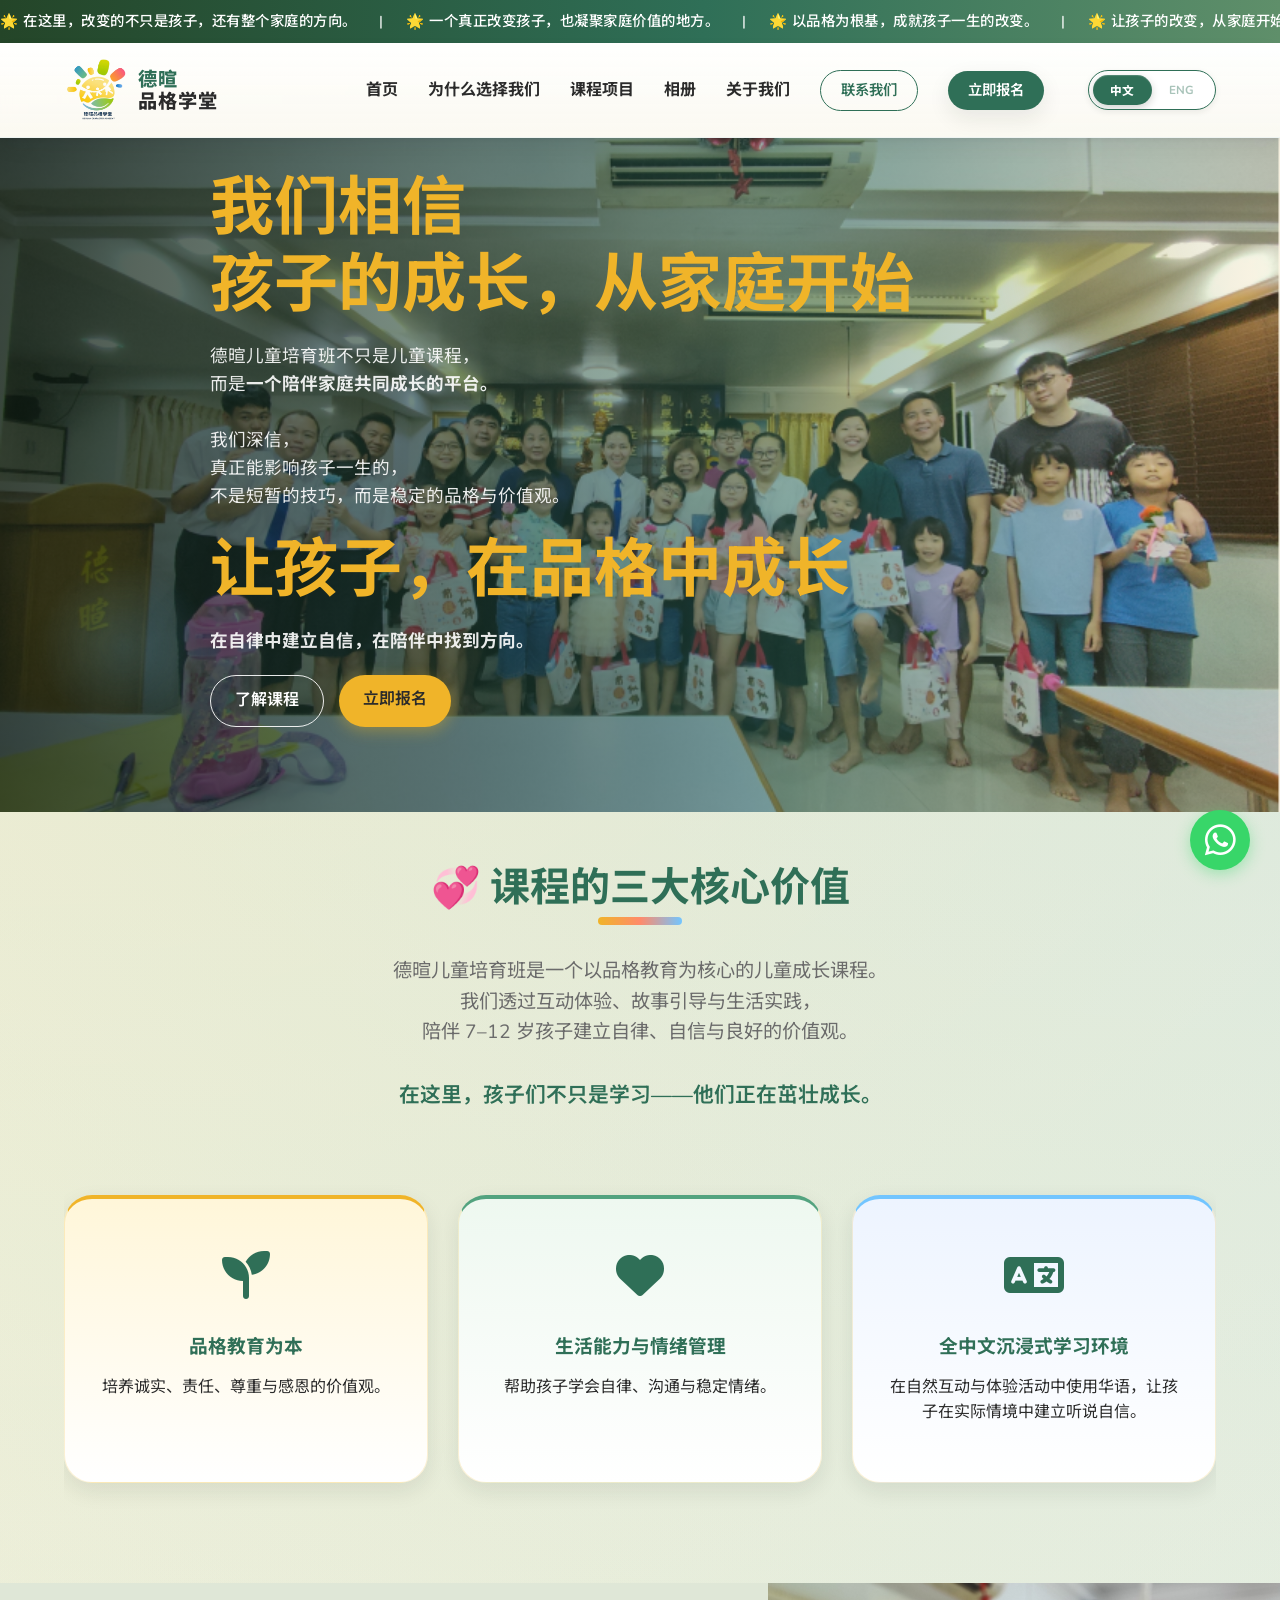
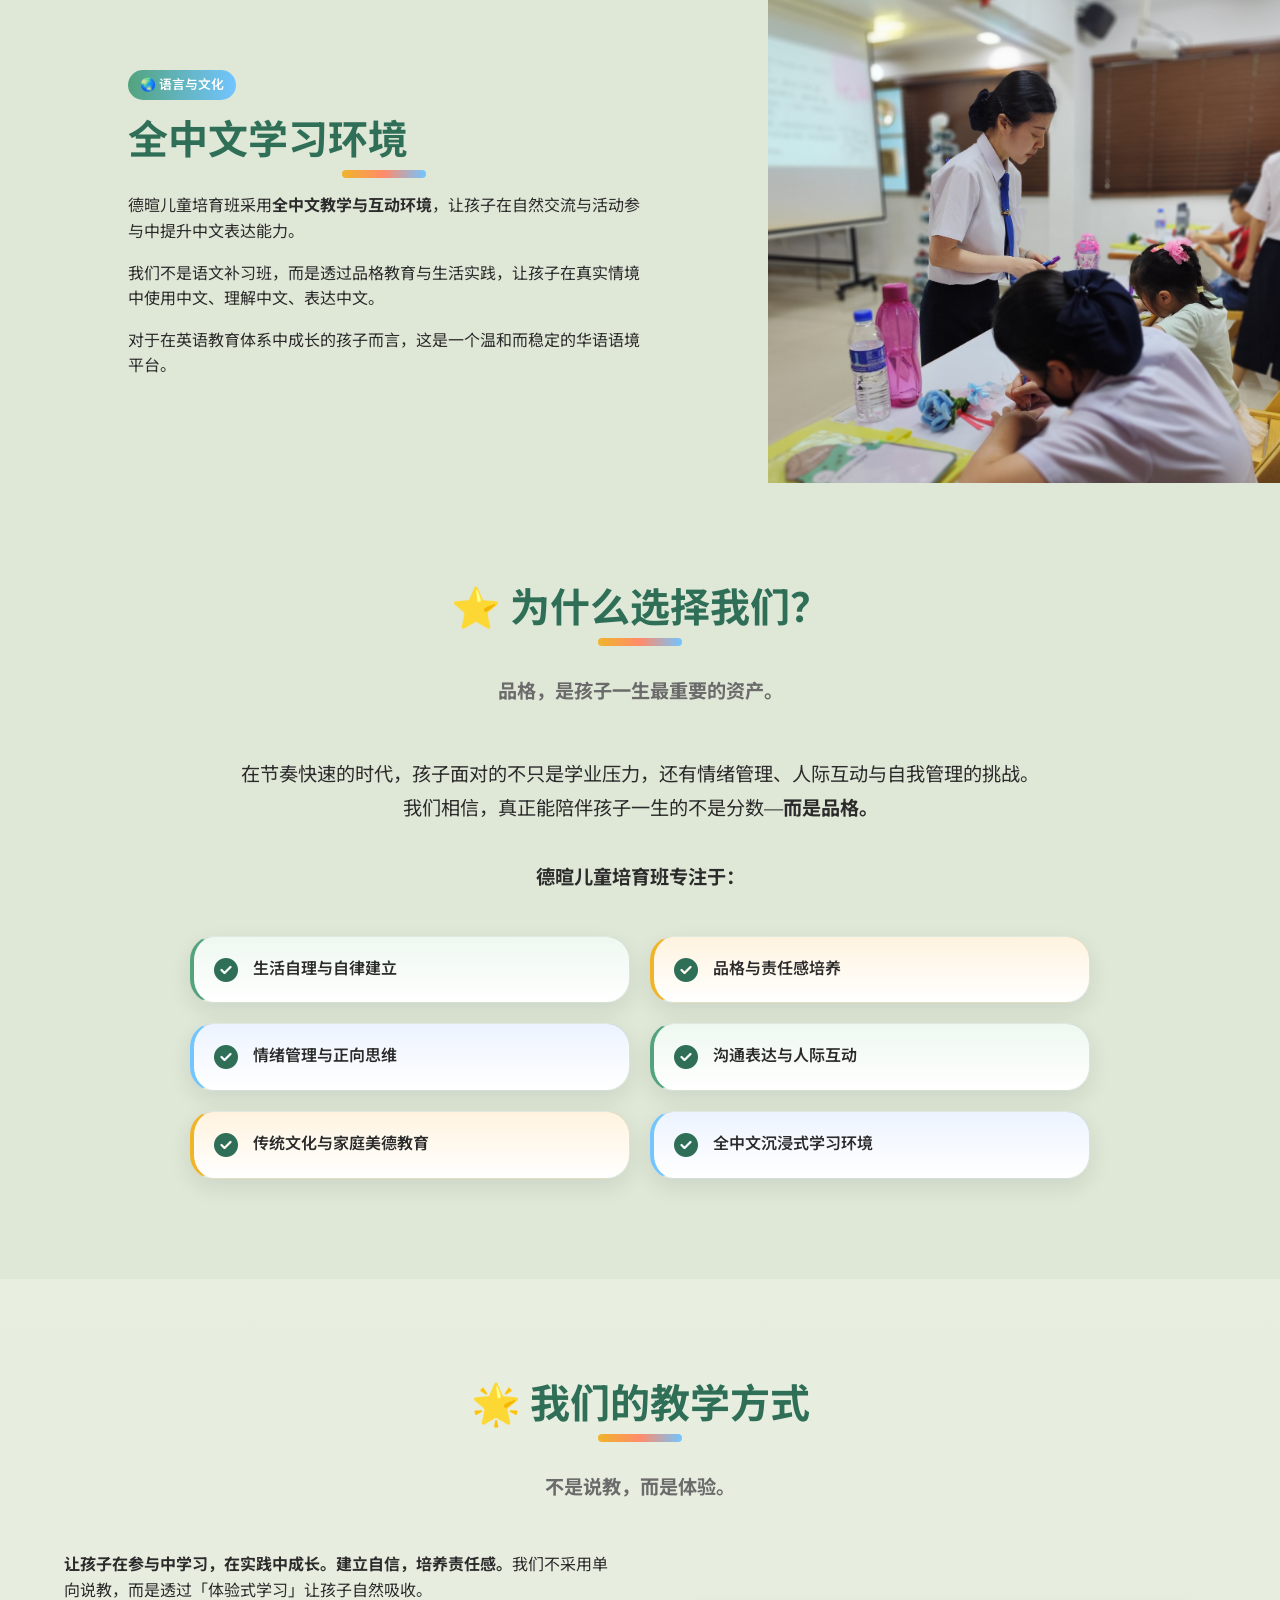
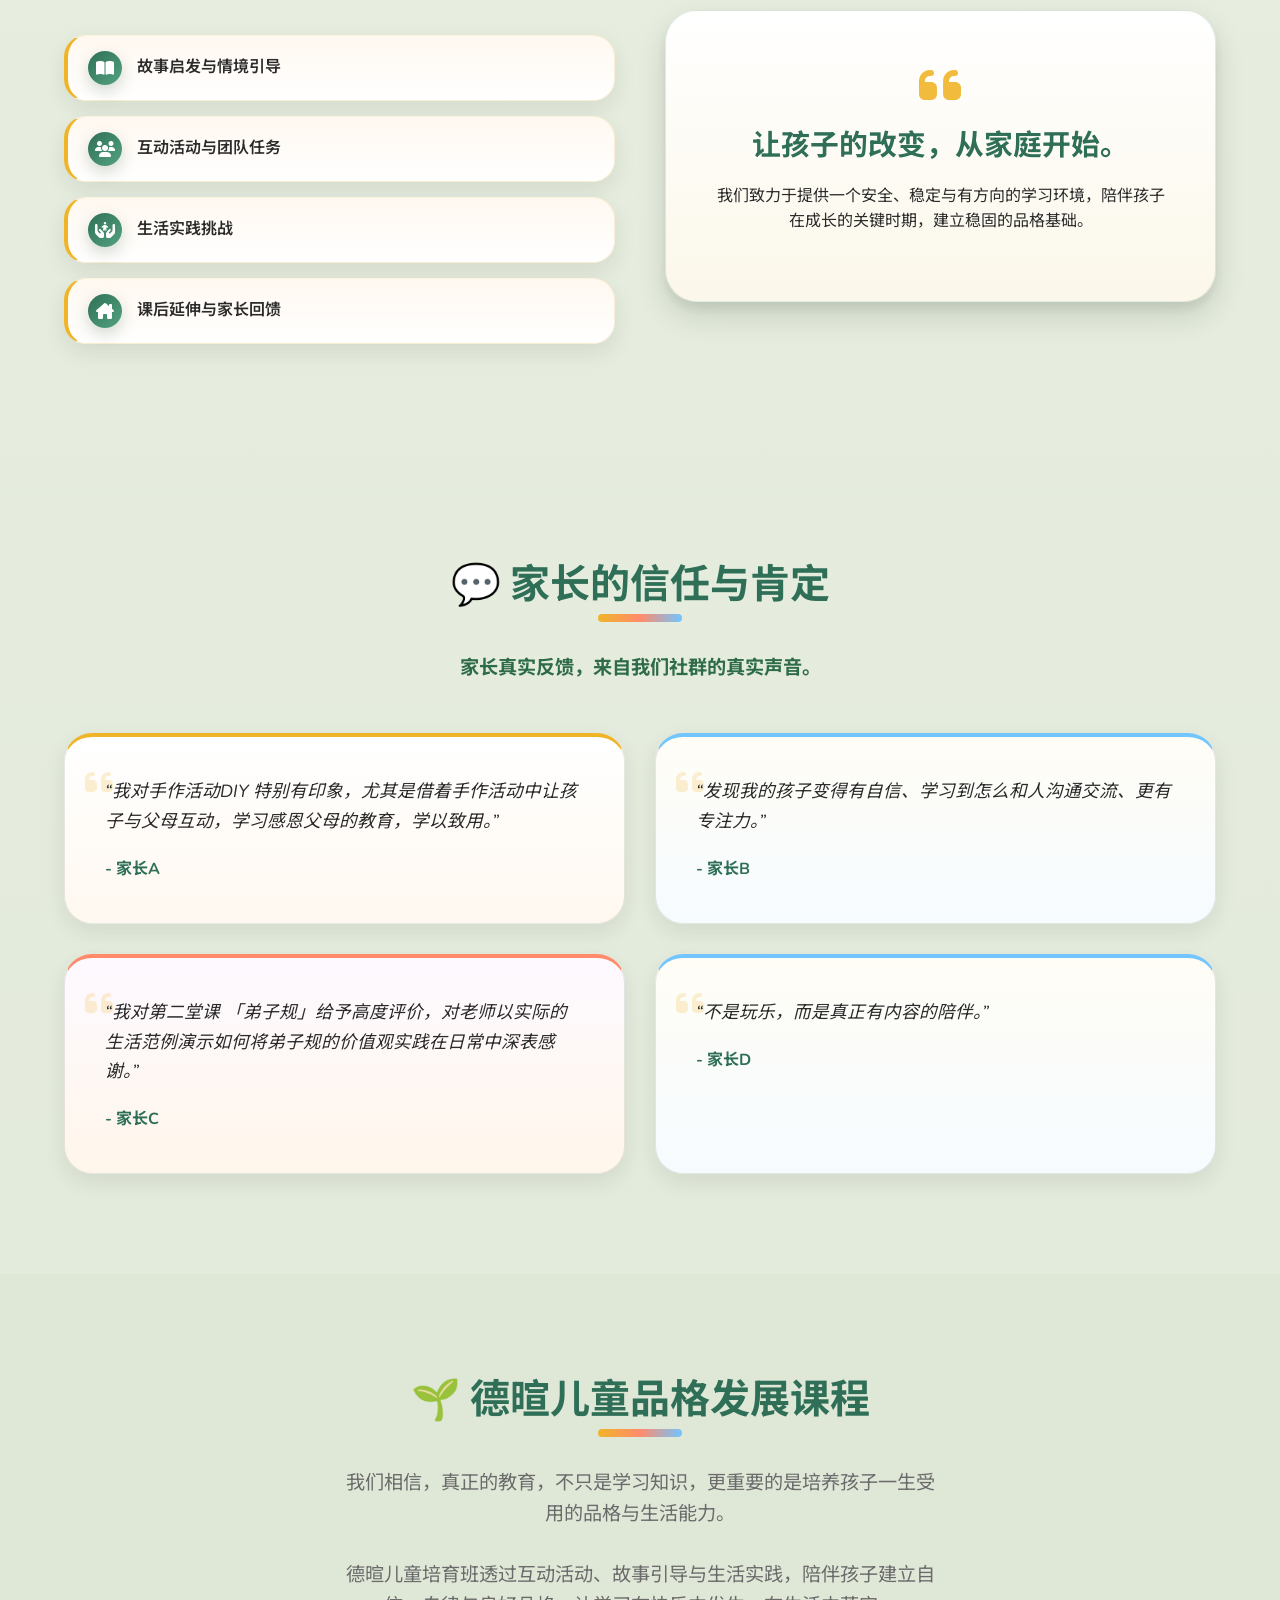
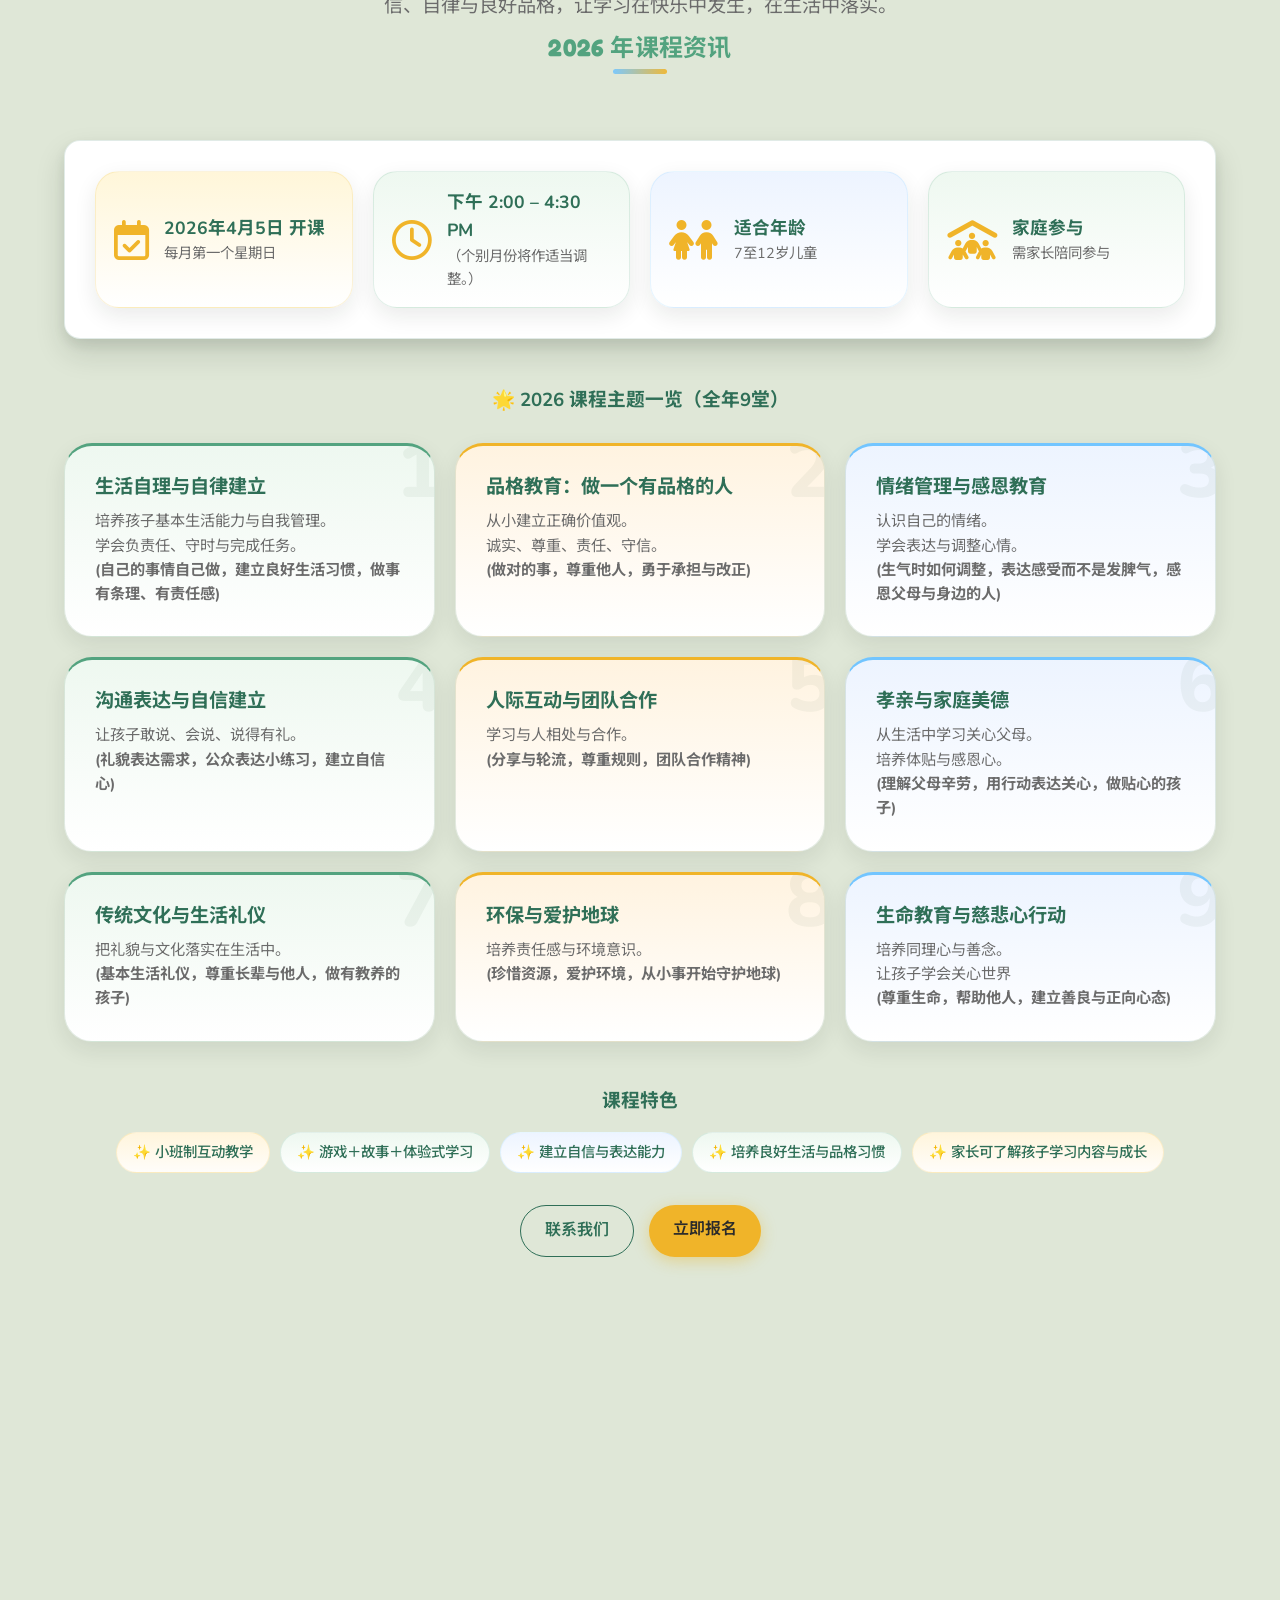
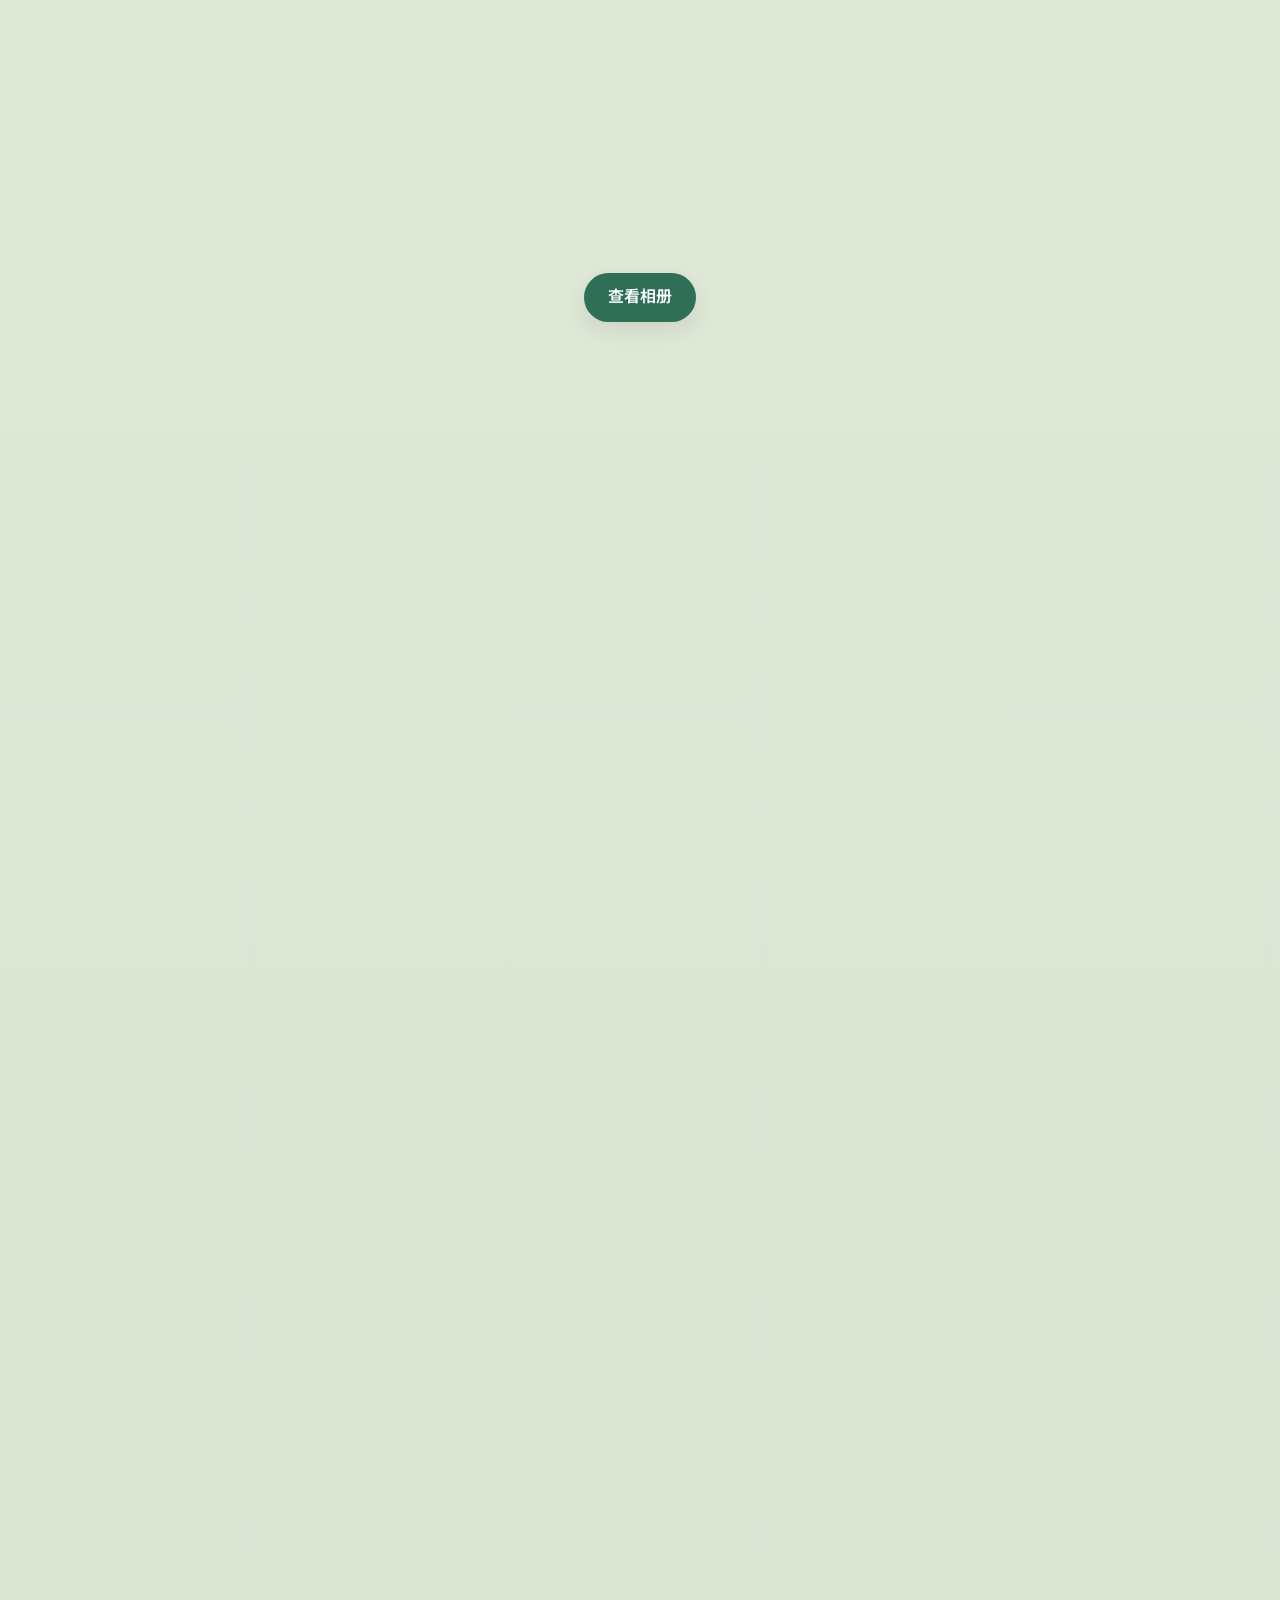
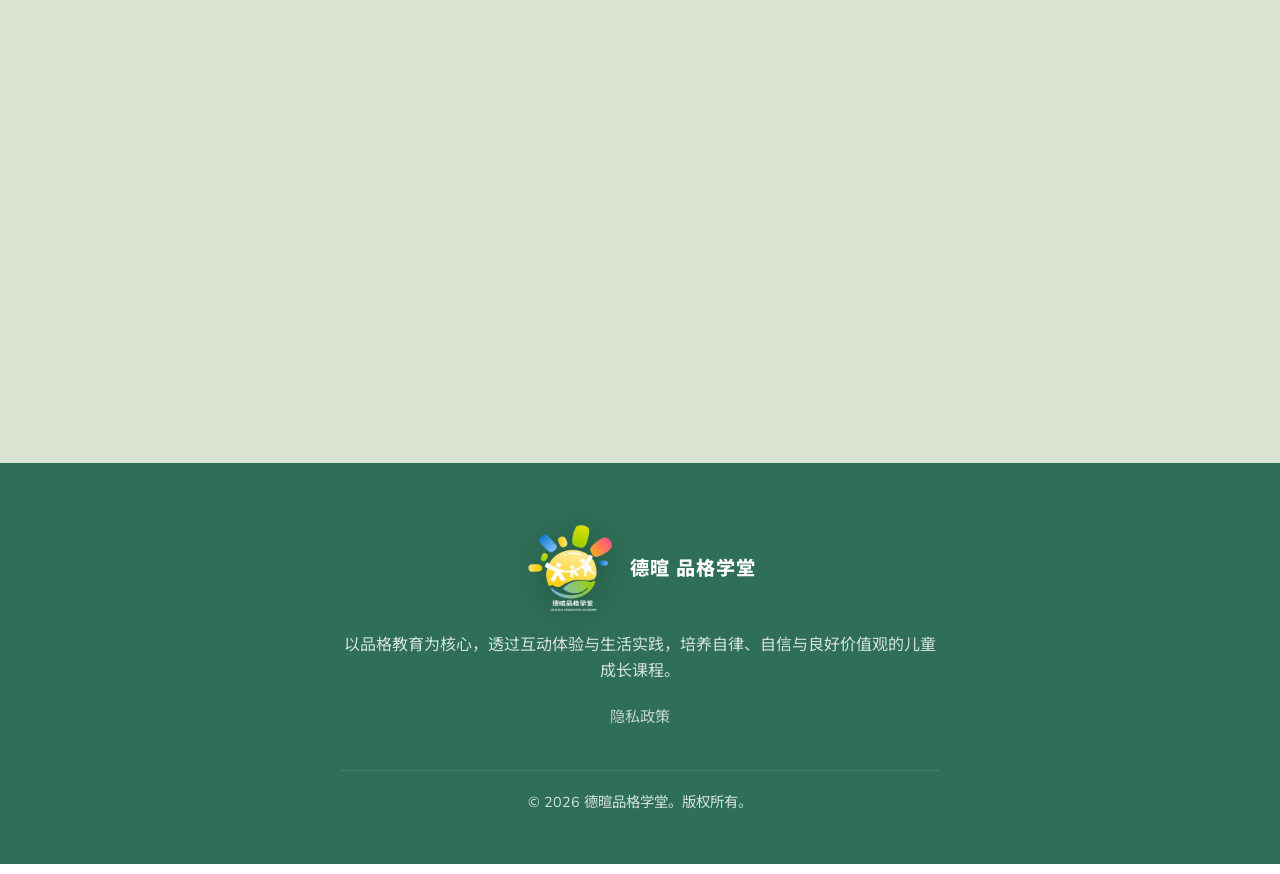
==== index.html @ 55a5784b "update iamge at section Dive info" ====
<!DOCTYPE html>
<html lang="en">

<head>
    <meta charset="UTF-8">
    <meta name="viewport" content="width=device-width, initial-scale=1.0">
    <meta name="description"
        content="Dexuan Children's Development Programme - A character-based enrichment programme for children aged 7-12 focusing on positive values and family growth.">
    <title>Dexuan Character Academy</title>
    <!-- Google Fonts -->
    <link rel="preconnect" href="https://fonts.googleapis.com">
    <link rel="preconnect" href="https://fonts.gstatic.com" crossorigin>
    <link
        href="https://fonts.googleapis.com/css2?family=Fredoka:wght@400;500;600;700&family=Nunito:wght@400;500;600;700;800&family=Noto+Sans+SC:wght@400;500;700&display=swap"
        rel="stylesheet">
    <!-- Font Awesome -->
    <link rel="stylesheet" href="https://cdnjs.cloudflare.com/ajax/libs/font-awesome/6.4.0/css/all.min.css">
    <link rel="icon" type="image/png" href="assets/Dexuan_logo.png">
    <!-- Custom CSS -->
    <link rel="stylesheet" href="style.css">
</head>

<body data-page="index">

    <div id="site-header"></div>

    <!-- Hero Section -->
    <header id="home" class="hero">
        <div class="hero-bg">
            <img src="assets/hero_background_1773276919040.png" alt="Children engaging in learning activity">
            <div class="hero-overlay"></div>
        </div>
        <div class="container hero-content reveal fade-bottom">
            <h1 class="hero-title"><span data-translate="hero_title_1">We Believe Growth</span> <br><span
                    data-translate="hero_title_span">Begins at Home</span></h1>
            <p class="hero-desc" data-translate="hero_desc">
                Dexuan Children’s Development Programme is more than just a class.<br>It is <strong>a platform that
                    supports
                    families in growing together.</strong><br><br>We believe that what truly shapes a child’s future is
                not temporary
                skills, but stable character and strong values.
            </p>
            <h1 class="hero-title"><span data-translate="hero_title_2">Growing Through Character</span></h1>
            <p class="hero-desc" data-translate="hero_desc_2">
                <strong>Building Confidence Through Discipline,
                    <br>Finding Direction Through Guidance.</strong>
            </p>
            <div class="hero-buttons">
                <a href="#programme" class="btn btn-outline-light" data-translate="btn_learn_more">Learn More</a>
                <a href="https://forms.gle/Ft4GAnRMrwTL34HM6" target="_blank" class="btn btn-accent"
                    data-translate="btn_register">Enrol
                    Now</a>
            </div>
        </div>
    </header>

    <!-- Core Pillars -->
    <section id="pillars" class="pillars-section container section-padding">
        <div class="section-header">
            <h2 class="section-title" data-translate="pillars_title_sub">💞 Our Three Core Pillars</h2>
            <p class="section-subtitle" data-translate="pillars_subtitle">
                Dexuan Children’s Development Programme is a character-based enrichment programme designed for children
                aged 7–12.<br>Through interactive
                activities, storytelling, and practical life applications, we nurture self-discipline, confidence, and
                positive values.<br><br>
            </p>
            <p class="pillars-highlight" data-translate="pillars_highlight">
                Here, children are not just learning — they are growing.<br><br>
            </p>
        </div>
        <div class="pillars-grid">
            <div class="pillar-card reveal fade-left">
                <div class="pillar-icon"><i class="fa-solid fa-seedling"></i></div>
                <h3 data-translate="pillar_1_title">Character Development</h3>
                <p data-translate="pillar_1_desc">Cultivating integrity, responsibility, respect, and gratitude.</p>
            </div>
            <div class="pillar-card reveal fade-bottom">
                <div class="pillar-icon"><i class="fa-solid fa-heart"></i></div>
                <h3 data-translate="pillar_2_title">Life Skills & Emotional Growth</h3>
                <p data-translate="pillar_2_desc">Helping children build self-discipline, communication skills, and
                    emotional stability.</p>
            </div>
            <div class="pillar-card reveal fade-right">
                <div class="pillar-icon"><i class="fa-solid fa-language"></i></div>
                <h3 data-translate="pillar_3_title">Immersive Chinese Environment</h3>
                <p data-translate="pillar_3_desc">Encouraging confidence in listening and speaking Mandarin through
                    natural interaction and experiential activities.</p>
            </div>
        </div>
    </section>

    <!-- Deep Dive Info Split Section -->
    <section id="immersive" class="split-section">
        <div class="split-content reveal fade-right">
            <div class="split-text">
                <span class="badge" data-translate="badge_language">🌏 Language & Culture</span>
                <h2 class="section-title" data-translate="immersive_title">Immersive Chinese Learning Environment</h2>
                <p data-translate="immersive_p1">Our programme is conducted fully in Mandarin, providing <strong>a
                        natural and
                        engaging Chinese-speaking environment.</strong></p>
                <p data-translate="immersive_p2">We are not a language tuition centre. Instead, through
                    character education and practical life experiences, children use, understand, and express Mandarin
                    in meaningful real-life contexts.</p>
                <p data-translate="immersive_p3">For children growing up in an English-dominant education system, this
                    provides a supportive and steady platform to strengthen Chinese communication skills.</p>
            </div>
        </div>
        <div class="split-image reveal fade-left">
            <img src="assets/gallery/img_landscape.jpg" alt="Child engaging in practical craft">
        </div>
    </section>

    <!-- Why Choose Us -->
    <section id="why-choose-us" class="why-us-section section-padding bg-light">
        <div class="container container-narrow">
            <div class="section-header reveal fade-bottom text-center">
                <h2 class="section-title" data-translate="why_us_title">⭐ Why Choose Us?</h2>
                <p class="section-subtitle" data-translate="why_us_subtitle"><strong>Character is a lifelong
                        asset.</strong></p>
            </div>
            <div class="why-us-content reveal fade-bottom">
                <p class="lead-text text-center" data-translate="why_us_lead">In today’s fast-paced world, children face
                    not only academic pressure, but also challenges in emotional regulation, interpersonal
                    relationships, and self-management. <br>We believe that what accompanies a child for life is not
                    grades — but character.<strong><br><br>Dexuan Children’s Development Programme focuses on:</strong>
                </p>

                <div class="features-list">
                    <div class="feature-item">
                        <i class="fa-solid fa-check-circle"></i>
                        <span data-translate="feature_1">Personal responsibility & self-discipline</span>
                    </div>
                    <div class="feature-item">
                        <i class="fa-solid fa-check-circle"></i>
                        <span data-translate="feature_2">Character and value formation</span>
                    </div>
                    <div class="feature-item">
                        <i class="fa-solid fa-check-circle"></i>
                        <span data-translate="feature_3">Emotional management & positive thinking</span>
                    </div>
                    <div class="feature-item">
                        <i class="fa-solid fa-check-circle"></i>
                        <span data-translate="feature_4">Communication skills & social interaction</span>
                    </div>
                    <div class="feature-item">
                        <i class="fa-solid fa-check-circle"></i>
                        <span data-translate="feature_5">Cultural values & family virtues</span>
                    </div>
                    <div class="feature-item">
                        <i class="fa-solid fa-check-circle"></i>
                        <span data-translate="feature_6">Immersive Chinese-speaking environment</span>
                    </div>
                </div>
            </div>
        </div>
    </section>

    <!-- Learning Approach -->
    <section id="approach" class="approach-section section-padding">
        <div class="container">
            <div class="section-header reveal fade-bottom">
                <h2 class="section-title" data-translate="approach_title">🌟 Our Learning Approach</h2>
                <p class="section-subtitle" data-translate="approach_subtitle">Not instruction — but experience.</p>
            </div>
            <div class="approach-grid">
                <div class="approach-text reveal fade-right">
                    <p data-translate="approach_p"><strong>Children learn through participation and grow through
                            practice — building confidence and developing responsibility.</strong>We adopt an
                        experiential learning approach rather than one-way teaching.</p>
                    <ul class="approach-list">
                        <li><i class="fa-solid fa-book-open"></i> <span data-translate="approach_list_1">Story-based
                                learning and guided reflection</span></li>
                        <li><i class="fa-solid fa-users"></i> <span data-translate="approach_list_2">Interactive
                                activities and team challenges</span></li>
                        <li><i class="fa-solid fa-hands-holding-child"></i> <span
                                data-translate="approach_list_3">Practical life applications</span></li>
                        <li><i class="fa-solid fa-house-chimney"></i> <span data-translate="approach_list_4">Home
                                extension tasks and parent engagement</span></li>
                    </ul>
                </div>
                <!-- Glassmorphism card -->
                <div class="approach-card reveal fade-left">
                    <div class="glass-card">
                        <i class="fa-solid fa-quote-left quote-icon"></i>
                        <h3 data-translate="glass_quote">A place where children grow in character, and families grow
                            together.</h3>
                        <p data-translate="glass_p">Our commitment is to support children during their formative years,
                            helping them build a strong foundation of character in a safe, structured, and
                            purpose-driven learning environment.</p>
                    </div>
                </div>
            </div>
        </div>
    </section>

    <!-- Testimonials / Parents Reflections -->
    <section id="testimonials" class="testimonials-section testimonials-section--family section-padding">
        <div class="container">
            <div class="section-header reveal fade-bottom text-white">
                <h2 class="section-title" data-translate="testimonials_title">💬 Parents’ Reflections</h2>
                <p class="section-subtitle text-white-50" data-translate="testimonials_subtitle"><strong>Hear from
                        our parents — real stories and voices from our community.</strong></p>
            </div>
            <div class="testimonials-grid">
                <div class="testimonial-card reveal fade-bottom">
                    <div class="t-content" data-translate="t_1_content">
                        "I was especially impressed by the DIY activity, where children interacted with their parents
                        and learned gratitude in a practical way."
                    </div>
                    <div class="t-author" data-translate="t_1_author">- Parent A</div>
                </div>
                <div class="testimonial-card reveal fade-bottom delay-1">
                    <div class="t-content" data-translate="t_2_content">
                        "I noticed my child becoming more confident, better at communication, and more focused."
                    </div>
                    <div class="t-author" data-translate="t_2_author">- Parent B</div>
                </div>
                <div class="testimonial-card reveal fade-bottom delay-2">
                    <div class="t-content" data-translate="t_3_content">
                        "The second session on 'Di Zi Gui' was excellent. The teacher's practical life examples made the
                        values meaningful and applicable."
                    </div>
                    <div class="t-author" data-translate="t_3_author">- Parent C</div>
                </div>
                <div class="testimonial-card reveal fade-bottom delay-3">
                    <div class="t-content" data-translate="t_4_content">
                        "This is not just play — it is meaningful and purposeful guidance."
                    </div>
                    <div class="t-author" data-translate="t_4_author">- Parent D</div>
                </div>
            </div>
        </div>
    </section>

    <!-- Programme Details -->
    <section id="programme" class="programme-section section-padding bg-light">
        <div class="container">
            <div class="section-header reveal fade-bottom text-center">
                <h2 class="section-title" data-translate="prog_title">🌱 Dexuan Children’s Development Programme</h2>
                <p class="section-subtitle" data-translate="prog_subtitle">True education is not merely the acquisition
                    of knowledge, but the cultivation of lifelong character and life skills.<br><br>Through interactive
                    activities, storytelling, and practical experiences, we nurture confidence, discipline, and positive
                    values — allowing learning to take place joyfully and meaningfully.<br></p>
                <h2 class="section-title-2" data-translate="prog_title_2">2026 Annual Programme Overview</h2>
            </div>

            <div class="info-banner reveal fade-bottom">
                <div class="info-item">
                    <i class="fa-regular fa-calendar-check"></i>
                    <div>
                        <strong data-translate="info_date_strong">Starts 5 April 2026</strong>
                        <span data-translate="info_date_span">First Sunday of every month</span>
                    </div>
                </div>
                <div class="info-item">
                    <i class="fa-regular fa-clock"></i>
                    <div>
                        <strong data-translate="info_time_strong">2:00 PM – 4:30 PM</strong>
                        <span data-translate="info_time_span">(Individual months may vary.)</span>
                    </div>
                </div>
                <div class="info-item">
                    <i class="fa-solid fa-children"></i>
                    <div>
                        <strong data-translate="info_age_strong">Suitable Ages</strong>
                        <span data-translate="info_age_span">Children aged 7–12</span>
                    </div>
                </div>
                <div class="info-item">
                    <i class="fa-solid fa-people-roof"></i>
                    <div>
                        <strong data-translate="info_fam_strong">Family Active</strong>
                        <span data-translate="info_fam_span">Parental involvement encouraged</span>
                    </div>
                </div>
            </div>

            <div class="themes-container reveal fade-bottom">
                <h3 class="text-center mb-4" data-translate="themes_title">🌟 2026 Course Themes (9 Sessions)</h3>
                <div class="themes-grid">
                    <div class="theme-card">
                        <div class="theme-num">1</div>
                        <h4 data-translate="theme_1_title">Personal Responsibility & Self-Discipline</h4>
                        <p data-translate="theme_1_desc">Building daily habits & time management.</p>
                    </div>
                    <div class="theme-card">
                        <div class="theme-num">2</div>
                        <h4 data-translate="theme_2_title">Character Development</h4>
                        <p data-translate="theme_2_desc">Integrity, respect, responsibility, honesty.</p>
                    </div>
                    <div class="theme-card">
                        <div class="theme-num">3</div>
                        <h4 data-translate="theme_3_title">Emotional Management & Gratitude</h4>
                        <p data-translate="theme_3_desc">Understanding emotions & expressing appreciation.</p>
                    </div>
                    <div class="theme-card">
                        <div class="theme-num">4</div>
                        <h4 data-translate="theme_4_title">Communication & Confidence</h4>
                        <p data-translate="theme_4_desc">Learning to speak with confidence & courtesy.</p>
                    </div>
                    <div class="theme-card">
                        <div class="theme-num">5</div>
                        <h4 data-translate="theme_5_title">Teamwork & Social Skills</h4>
                        <p data-translate="theme_5_desc">Cooperation, sharing, & mutual respect.</p>
                    </div>
                    <div class="theme-card">
                        <div class="theme-num">6</div>
                        <h4 data-translate="theme_6_title">Filial Piety & Family Values</h4>
                        <p data-translate="theme_6_desc">Expressing care & gratitude towards parents.</p>
                    </div>
                    <div class="theme-card">
                        <div class="theme-num">7</div>
                        <h4 data-translate="theme_7_title">Cultural Values & Etiquette</h4>
                        <p data-translate="theme_7_desc">Applying respect & courtesy in daily life.</p>
                    </div>
                    <div class="theme-card">
                        <div class="theme-num">8</div>
                        <h4 data-translate="theme_8_title">Environmental Awareness</h4>
                        <p data-translate="theme_8_desc">Responsibility towards the community & environment.</p>
                    </div>
                    <div class="theme-card">
                        <div class="theme-num">9</div>
                        <h4 data-translate="theme_9_title">Compassion & Life Education</h4>
                        <p data-translate="theme_9_desc">Developing empathy & positive action.</p>
                    </div>
                </div>
            </div>

            <div class="features-wrapper reveal fade-bottom text-center mt-5">
                <h3 data-translate="features_title">Programme Features</h3>
                <div class="pill-tags">
                    <span class="pill" data-translate="pill_1">✨ Small-group interactive learning</span>
                    <span class="pill" data-translate="pill_2">✨ Game-based and experiential approach</span>
                    <span class="pill" data-translate="pill_3">✨ Confidence and communication building</span>
                    <span class="pill" data-translate="pill_4">✨ Positive habit formation</span>
                    <span class="pill" data-translate="pill_5">✨ Parent engagement and transparency</span>
                </div>
                <div class="section-actions mt-4">
                    <a href="#contact" class="btn btn-outline" data-translate="btn_enrol_now">Contact Us</a>
                    <a href="https://forms.gle/Ft4GAnRMrwTL34HM6" target="_blank" class="btn btn-accent"
                        data-translate="btn_register">Enrol
                        Now</a>
                </div>
            </div>
        </div>
    </section>

    <!-- Gallery Preview -->
    <section id="gallery-preview" class="gallery-section section-padding bg-light">
        <div class="container">
            <div class="section-header reveal fade-bottom text-center">
                <h2 class="section-title" data-translate="home_gallery_title">📸 Learning Gallery</h2>
                <p class="section-subtitle" data-translate="home_gallery_subtitle">Where children learn, grow, and
                    shine. ✨</p>
            </div>

            <div class="preview-grid">
                <figure class="gallery-card reveal fade-bottom">
                    <img src="assets/gallery/img1.JPG" alt="Dexuan programme gallery preview 1" loading="lazy">
                </figure>
                <figure class="gallery-card reveal fade-bottom delay-1">
                    <img src="assets/gallery/img2.JPG" alt="Dexuan programme gallery preview 2" loading="lazy">
                </figure>
                <figure class="gallery-card reveal fade-bottom delay-2">
                    <img src="assets/gallery/img3.jpg" alt="Dexuan programme gallery preview 3" loading="lazy">
                </figure>
            </div>

            <div class="text-center mt-4 gallery-cta">
                <a href="gallery.html" class="btn btn-primary" data-translate="home_gallery_btn">View Gallery</a>
            </div>
        </div>
    </section>

    <!-- About Us Section -->
    <section id="about" class="about-section section-padding">
        <div class="container">
            <div class="about-grid">
                <div class="about-nav reveal fade-right">
                    <h2 class="section-title" data-translate="about_section_title">About Us</h2>
                    <ul class="about-menu">
                        <li class="active" data-target="about-foundation" data-translate="nav_foundation">Our Foundation
                        </li>
                        <li data-target="about-beginning" data-translate="nav_beginning">Our Beginning
                        </li>
                        <li data-target="about-believe" data-translate="nav_believe">What We Believe</li>
                        <li data-target="about-philosophy" data-translate="nav_philosophy">Our Core Philosophy</li>
                        <li data-target="about-vision" data-translate="nav_vision">Our Vision</li>
                        <li data-target="about-team" data-translate="nav_team">Our Team</li>
                        <li data-target="about-commitment" data-translate="nav_commitment">Our Commitment</li>
                    </ul>
                </div>
                <div class="about-content reveal fade-left">
                    <div id="about-foundation" class="about-pane active">
                        <h3 data-translate="about_foundation_title">Our Foundation</h3>
                        <p data-translate="about_foundation_p">Our programme is built upon years of dedication to family
                            values and character development. We believe that strong values form the foundation for
                            lifelong growth.</p>
                    </div>
                    <div id="about-beginning" class="about-pane">
                        <h3 data-translate="about_beginning_title">Our Beginning</h3>
                        <p data-translate="about_beginning_p1">Dexuan Children's Development Programme was founded with
                            the intention of providing children with a stable, warm, and purposeful environment for
                            growth.</p>
                        <p data-translate="about_beginning_p2">In a rapidly changing society, children face challenges
                            in self-discipline, emotional regulation, interpersonal relationships, and value formation.
                            Through structured curriculum design, we aim to support children in building a strong
                            foundation of character and life skills.</p>
                    </div>
                    <div id="about-believe" class="about-pane">
                        <h3 data-translate="about_believe_title">What We Believe</h3>
                        <p class="highlight-quote" data-translate="about_believe_quote">During a child's formative
                            years, <br>character matters more than grades. <br>Values matter more than achievements.</p>
                        <p data-translate="about_believe_p1">Our programme centres on moral development and character
                            formation, using practical life applications and experiential learning to guide children in
                            developing sound judgment and responsibility.</p>
                        <p data-translate="about_believe_p2"><strong>We believe that stable values and strong character
                                form the
                                foundation for navigating the future with confidence.</strong></p>
                    </div>
                    <div id="about-philosophy" class="about-pane">
                        <h3 data-translate="about_philosophy_title">Our Core Philosophy</h3>
                        <p data-translate="about_philosophy_p">Built upon three foundations:</p>
                        <ul class="styled-list mt-3">
                            <li>
                                <p data-translate="phil_li_1"><strong>🔹 Character Development</strong></p>
                            </li>
                            <li>
                                <p data-translate="phil_li_2"><strong>🔹 Life Skills & Emotional Growth</strong></p>
                            </li>
                            <li>
                                <p data-translate="phil_li_3"><strong>🔹 Immersive Chinese Language Environment</strong>
                                </p>
                            </li>
                        </ul>
                    </div>
                    <div id="about-vision" class="about-pane">
                        <h3 data-translate="about_vision_title">Our Vision</h3>
                        <p data-translate="about_vision_p1">We aspire to create a safe, structured, and purposeful
                            learning environment <strong>where children gain confidence and families find shared
                                values.</strong></p>
                        <p data-translate="about_vision_p2">Dexuan Children's Development Programme <strong>aims to be a
                                community rooted in family values</strong> — a place where meaningful transformation
                            unfolds
                            gradually and deeply.</p>
                    </div>
                    <div id="about-team" class="about-pane">
                        <h3 data-translate="about_team_title">Our Team</h3>
                        <p data-translate="about_team_p1">The programme is organised and facilitated by a team of
                            professionals and volunteers who are passionate about children’s development and character
                            education.</p>
                        <p data-translate="about_team_p2">With years of experience in family education and value-based
                            development, our team collaborates in curriculum planning, facilitation, and programme
                            review to ensure continuous improvement.</p>
                    </div>
                    <div id="about-commitment" class="about-pane">
                        <h3 data-translate="about_commitment_title">Our Commitment</h3>
                        <p data-translate="about_commitment_p">We are committed to:</p>
                        <ul class="styled-list mt-3">
                            <li><i class="fa-solid fa-check text-primary"></i> <span data-translate="com_li_1">A safe
                                    and orderly learning environment</span></li>
                            <li><i class="fa-solid fa-check text-primary"></i> <span data-translate="com_li_2">Clear
                                    programme structure and direction</span></li>
                            <li><i class="fa-solid fa-check text-primary"></i> <span data-translate="com_li_3">Respect
                                    for each child’s individuality</span></li>
                            <li><i class="fa-solid fa-check text-primary"></i> <span
                                    data-translate="com_li_4">Transparent communication with parents</span></li>
                            <li><i class="fa-solid fa-check text-primary"></i> <span data-translate="com_li_5">Ongoing
                                    reflection and enhancement</span></li>
                        </ul>
                    </div>
                </div>
            </div>
        </div>
    </section>

    <!-- Contact & Footer Context (Placeholder form logic) -->
    <section id="contact" class="contact-section section-padding">
        <div class="container container-narrow">
            <div class="glass-form-container reveal fade-bottom">
                <div class="text-center mb-4">
                    <h2 class="section-title" data-translate="contact_title">Join Our Community</h2>
                    <p data-translate="contact_p">Feel free to contact us for registration or more information.</p>
                </div>
                <form class="contact-form" action="https://formspree.io/f/xdapkrlj" method="POST">
                    <div class="form-group">
                        <label for="name" data-translate="label_name">Parent's Name</label>
                        <input type="text" id="name" name="name" required class="form-control" placeholder="Your Name"
                            data-placeholder-translate="ph_name">
                    </div>
                    <div class="form-group">
                        <label for="email" data-translate="label_email">Email Address</label>
                        <input type="email" id="email" name="email" required class="form-control"
                            placeholder="your@email.com" data-placeholder-translate="ph_email">
                    </div>
                    <div class="form-group">
                        <label for="phone" data-translate="label_phone">Phone Number</label>
                        <input type="tel" id="phone" name="phone" class="form-control" placeholder="Your Contact Number"
                            data-placeholder-translate="ph_phone">
                    </div>
                    <div class="form-group">
                        <label for="message" data-translate="label_message">Message / Inquiry</label>
                        <textarea id="message" name="message" rows="4" class="form-control"
                            placeholder="How can we help you?" data-placeholder-translate="ph_message"></textarea>
                    </div>
                    <input type="hidden" name="_subject" value="New Contact Form Submission">
                    <input type="hidden" name="_redirect" value="https://yourwebsite.com/thank-you.html">
                    <button type="submit" class="btn btn-primary btn-block" data-translate="btn_submit">Submit
                        Inquiry</button>
                </form>
            </div>
        </div>
    </section>

    <!-- Floating WhatsApp Widget -->
    <div class="wa-floating-widget">
        <div class="wa-popup" id="waPopup">
            <div class="wa-popup-header">
                <i class="fa-brands fa-whatsapp wa-main-icon"></i>
                <div class="wa-header-texts">
                    <h4 data-translate="wa_header_title">Start a Conversation</h4>
                    <p data-translate="wa_header_desc">Hi! Click one of our members below to chat on WhatsApp ;)</p>
                </div>
                <button class="wa-close-btn" id="waCloseBtn"><i class="fa-solid fa-xmark"></i></button>
            </div>
            <div class="wa-popup-body">
                <p class="wa-reply-time" data-translate="wa_reply_time">The team typically replies in a few minutes.</p>
                <a href="https://wa.me/6591459120" target="_blank" class="wa-agent">
                    <div class="wa-agent-avatar"><i class="fa-solid fa-user"></i></div>
                    <div class="wa-agent-info">
                        <strong data-translate="wa_person_1">Cecillia Kiong</strong>
                        <span data-translate="wa_role">Programme Inquiry</span>
                    </div>
                    <i class="fa-brands fa-whatsapp wa-agent-icon"></i>
                </a>
                <a href="https://wa.me/6590293887" target="_blank" class="wa-agent">
                    <div class="wa-agent-avatar"><i class="fa-solid fa-user"></i></div>
                    <div class="wa-agent-info">
                        <strong data-translate="wa_person_2">Mr. Chin</strong>
                        <span data-translate="wa_role">Programme Inquiry</span>
                    </div>
                    <i class="fa-brands fa-whatsapp wa-agent-icon"></i>
                </a>
            </div>
        </div>
        <button class="wa-floating-btn" id="waFloatingBtn">
            <i class="fa-brands fa-whatsapp"></i>
        </button>
    </div>

    <div id="site-footer"></div>

    <script src="translations.js"></script>
    <script src="script.js"></script>
</body>

</html>
---- style.css ----
/* 
===============================================
 Dexuan Children's Development Programme 
 CSS Stylesheet 
=============================================== 
*/

:root {
    /* Color Palette - Premium, Warm, Natural */
    --primary: #2f6f57;
    /* Deep Forest Green - Growth, stability */
    --primary-light: #53a37f;
    --secondary: #f0b429;
    /* Warm Gold - Value, character */
    --secondary-light: #ffd56a;
    --accent-coral: #ff8b6b;
    --accent-sky: #72c5ff;
    --accent-lilac: #b9a7ff;
    --bg-light: #dfe7d7;
    /* Soft Linen */
    --text-dark: #2b2b2b;
    --text-muted: #6b6b6b;
    --white: #ffffff;
    --card-surface: #ffffff;
    --card-surface-warm: #fff1c4;
    --surface-variant: #e6eddd;
    --surface-soft-gold: #fff6d9;
    --surface-soft-green: #eef8f0;
    --surface-soft-cream: #fff8f0;
    --outline: rgba(47, 111, 87, 0.14);
    --outline-strong: rgba(47, 111, 87, 0.22);
    --body-font: 'Nunito', 'Noto Sans SC', sans-serif;
    --display-font: 'Fredoka', 'Noto Sans SC', sans-serif;

    /* Variables */
    --transition-speed: 0.3s;
    --border-radius: 16px;
    --shadow: 0 8px 22px rgba(24, 36, 22, 0.09);
    --shadow-hover: 0 14px 30px rgba(24, 36, 22, 0.14), 0 6px 12px rgba(24, 36, 22, 0.08);
}

/* Base Styles & Resets */
* {
    margin: 0;
    padding: 0;
    box-sizing: border-box;
}

html {
    scroll-behavior: smooth;
    font-size: 16px;
    overflow-x: clip;
}

body {
    font-family: var(--body-font);
    color: var(--text-dark);
    background:
        radial-gradient(circle at top left, rgba(255, 229, 160, 0.42) 0, rgba(255, 229, 160, 0) 28%),
        radial-gradient(circle at top right, rgba(114, 197, 255, 0.26) 0, rgba(114, 197, 255, 0) 24%),
        linear-gradient(180deg, #eef4e7 0%, #d9e2d1 100%);
    line-height: 1.6;
    width: 100%;
    position: relative;
    overflow-x: clip;
}

body::before,
body::after {
    content: '';
    position: fixed;
    inset: auto;
    pointer-events: none;
    z-index: -1;
    border-radius: 50%;
    filter: blur(12px);
    opacity: 0.55;
}

body::before {
    width: 320px;
    height: 320px;
    top: 120px;
    left: -120px;
    background: radial-gradient(circle, rgba(255, 214, 122, 0.34) 0%, rgba(255, 214, 122, 0) 72%);
}

body::after {
    width: 260px;
    height: 260px;
    bottom: 140px;
    right: -90px;
    background: radial-gradient(circle, rgba(110, 219, 180, 0.24) 0%, rgba(110, 219, 180, 0) 72%);
}

section,
header,
footer {
    width: 100%;
    overflow: hidden;
    /* prevents inner items from breaking page width */
}

h1,
h2,
h3,
h4,
h5,
h6 {
    font-weight: 700;
    line-height: 1.2;
    margin-bottom: 1rem;
    color: var(--primary);
}

p {
    margin-bottom: 1rem;
}

a {
    text-decoration: none;
    color: var(--primary);
    transition: color var(--transition-speed) ease;
}

a:hover {
    color: var(--secondary);
}

ul {
    list-style: none;
}

img {
    max-width: 100%;
    height: auto;
    display: block;
}

/* Utilities */
.container {
    width: 90%;
    max-width: 1200px;
    margin: 0 auto;
}

.container-narrow {
    max-width: 900px;
}

.section-padding {
    padding: 100px 0;
}

#pillars.section-padding {
    padding-top: 50px;
}

.bg-light {
    background-color: var(--bg-light);
}

.text-center {
    text-align: center;
}

.text-white {
    color: var(--white) !important;
}

.text-white-50 {
    color: rgba(0, 75, 34, 0.8) !important;
}

.text-primary {
    color: var(--primary) !important;
}

.mb-4 {
    margin-bottom: 2rem;
}

.mt-3 {
    margin-top: 1.5rem;
}

.mt-4 {
    margin-top: 2rem;
}

.mt-5 {
    margin-top: 3rem;
}

/* Buttons */
.btn {
    display: inline-block;
    padding: 12px 24px;
    border-radius: 999px;
    font-weight: 600;
    font-size: 1rem;
    cursor: pointer;
    transition: transform var(--transition-speed) ease, box-shadow var(--transition-speed) ease, background-color var(--transition-speed) ease, color var(--transition-speed) ease, border-color var(--transition-speed) ease;
    border: none;
    text-align: center;
    box-shadow: var(--shadow);
    position: relative;
    overflow: hidden;
}

.btn-primary {
    background-color: var(--primary);
    color: var(--white);
}

.btn-primary:hover {
    background-color: #25482a;
    color: var(--white);
    transform: translateY(-2px) scale(1.01);
    box-shadow: var(--shadow-hover);
}

.btn-outline-light {
    background-color: transparent;
    color: var(--white);
    border: 1.5px solid rgba(255, 255, 255, 0.9);
    box-shadow: none;
}

.btn-outline-light:hover {
    background-color: var(--white);
    color: var(--primary);
    transform: translateY(-2px) scale(1.01);
}

.btn-outline {
    background-color: transparent;
    color: var(--primary);
    border: 1.5px solid var(--primary);
    box-shadow: none;
}

.btn-outline:hover {
    background-color: var(--primary);
    color: var(--white);
    transform: translateY(-2px) scale(1.01);
}

.btn-sm {
    padding: 8px 20px;
    font-size: 0.9rem;
}

.btn-accent {
    background-color: var(--secondary);
    color: var(--text-dark);
    border: none;
    box-shadow: 0 4px 15px rgba(230, 179, 37, 0.4);
}

.btn-accent:hover {
    background-color: #e8a51c;
    color: var(--text-dark);
}

.btn-block {
    display: block;
    width: 100%;
}

/* Top Announcement Bar */
.top-announcement {
    background: linear-gradient(90deg, #244528 0%, #2f6f57 55%, #5f8f6a 100%);
    color: var(--white);
    padding: 10px 0;
    font-size: 0.9rem;
    font-weight: 500;
    letter-spacing: 0.5px;
    overflow: hidden;
    white-space: nowrap;
    width: 100%;
    display: flex;
    align-items: center;
}

.announcement-content {
    display: inline-block;
    will-change: transform;
    animation: marquee 25s linear infinite;
}

@keyframes marquee {
    0% {
        transform: translateX(100vw);
    }

    100% {
        transform: translateX(-100%);
    }
}

.header-wrapper {
    position: sticky;
    top: 0;
    width: 100%;
    z-index: 1000;
}

/* Navigation */
nav {
    background: linear-gradient(180deg, rgba(255, 255, 255, 0.98), rgba(252, 250, 243, 0.94));
    backdrop-filter: blur(8px);
    width: 100%;
    box-shadow: 0 2px 4px rgba(16, 24, 40, 0.05), 0 10px 20px rgba(16, 24, 40, 0.05);
    transition: all 0.3s ease;
    border-bottom: 1px solid rgba(47, 111, 87, 0.08);
}

nav.scrolled {
    padding: 5px 0;
}

.nav-container {
    display: flex;
    justify-content: space-between;
    align-items: center;
    padding: 15px 0;
    position: relative;
    gap: 14px;
    flex-wrap: wrap;
}

.logo {
    display: flex;
    align-items: center;
    gap: 10px;
    color: var(--primary);
    flex: 0 1 auto;
    min-width: 0;
}

.logo-img {
    height: 64px;
    width: auto;
    display: block;
}

.logo-text {
    font-family: var(--display-font);
    display: inline-flex;
    flex-direction: column;
    justify-content: center;
    font-size: 1.2rem;
    font-weight: 800;
    line-height: 1.1;
    text-transform: uppercase;
    letter-spacing: 1px;
    min-width: 0;
}

.logo-text .logo-cn-main,
.logo-text .logo-cn-sub {
    font-size: 1em;
    font-weight: 800;
    letter-spacing: 0.08em;
    line-height: 1.15;
    text-transform: none;
    transition: color var(--transition-speed) ease;
}

.logo-text .logo-cn-main {
    color: var(--primary);
}

.logo-text .logo-cn-sub {
    color: var(--text-dark);
}

.logo:hover .logo-cn-main,
.logo:focus-visible .logo-cn-main {
    color: var(--secondary);
}

.logo:hover .logo-cn-sub,
.logo:focus-visible .logo-cn-sub {
    color: var(--text-dark);
}

.logo-text small {
    font-size: 0.7rem;
    font-weight: 500;
    letter-spacing: 0.5px;
    color: var(--text-muted);
    text-transform: none;
}

.logo-icon {
    font-size: 2rem;
    color: var(--secondary);
}

.nav-links {
    display: flex;
    align-items: center;
    flex-wrap: wrap;
    justify-content: flex-end;
    gap: 30px;
    row-gap: 12px;
    margin-left: auto;
    margin-right: 30px;
    flex: 1 1 420px;
    min-width: 0;
}

.nav-links a:not(.btn) {
    display: inline-flex;
    align-items: center;
    color: var(--text-dark);
    font-weight: 700;
    position: relative;
    line-height: 1.3;
    text-align: center;
}

.nav-links a:not(.btn)::after {
    content: '';
    position: absolute;
    bottom: -5px;
    left: 0;
    width: 0;
    height: 2px;
    background-color: var(--secondary);
    transition: width var(--transition-speed) ease;
}

.nav-links a:not(.btn):hover::after {
    width: 100%;
}

.nav-links a:not(.btn):hover {
    color: var(--primary);
}

.lang-switch {
    appearance: none;
    -webkit-appearance: none;
    border: none;
    background: transparent;
    padding: 0;
    cursor: pointer;
    flex-shrink: 0;
    min-width: 128px;
    min-height: 40px;
    height: auto;
    display: inline-flex;
    align-items: center;
    justify-content: center;
    -webkit-tap-highlight-color: transparent;
}

.lang-switch__track {
    position: relative;
    width: 100%;
    min-height: 40px;
    height: 100%;
    display: flex;
    align-items: center;
    justify-content: space-between;
    padding: 4px;
    border-radius: 999px;
    background: var(--white);
    border: 1.5px solid var(--primary);
    box-shadow: 0 2px 6px rgba(24, 36, 22, 0.08);
    overflow: hidden;
}

.lang-switch__label {
    position: relative;
    z-index: 2;
    flex: 1;
    text-align: center;
    font-family: var(--body-font);
    font-size: 0.73rem;
    font-weight: 700;
    letter-spacing: 0.02em;
    color: rgba(47, 111, 87, 0.5);
    transition: color var(--transition-speed) ease, transform var(--transition-speed) ease;
    user-select: none;
    white-space: nowrap;
}

.lang-switch__thumb {
    position: absolute;
    top: 4px;
    left: 4px;
    width: calc(50% - 4px);
    height: calc(100% - 8px);
    border-radius: 999px;
    background: var(--primary);
    box-shadow: inset 0 1px 1px rgba(255, 255, 255, 0.18), 0 3px 8px rgba(24, 36, 22, 0.2);
    transform: translateX(0);
    transition: transform 0.32s ease, background-color 0.32s ease, box-shadow 0.32s ease;
}

.lang-switch[data-lang='en'] .lang-switch__thumb {
    transform: translateX(100%);
}

.lang-switch[data-lang='zh'] .lang-switch__label--zh,
.lang-switch[data-lang='en'] .lang-switch__label--en {
    color: var(--white);
    font-weight: 800;
    transform: translateY(-0.5px);
}

.lang-switch[data-lang='zh'] .lang-switch__label--en,
.lang-switch[data-lang='en'] .lang-switch__label--zh {
    color: rgba(47, 111, 87, 0.42);
}

.lang-switch:hover .lang-switch__track {
    background: var(--white);
    border-color: var(--primary);
    box-shadow: 0 4px 10px rgba(24, 36, 22, 0.12);
}

.lang-switch:focus-visible {
    outline: 3px solid rgba(114, 197, 255, 0.4);
    outline-offset: 4px;
    border-radius: 999px;
}

.nav-right-controls {
    display: flex;
    align-items: center;
    gap: 15px;
    margin-left: auto;
    flex-shrink: 0;
}

html[lang='zh-Hans'] .logo-text,
html[lang='zh-Hans'] .footer-logo-text {
    line-height: 1.2;
    letter-spacing: 0.03em;
    text-transform: none;
}

html[lang='zh-Hans'] .logo-text .logo-cn-main,
html[lang='zh-Hans'] .logo-text .logo-cn-sub,
html[lang='zh-Hans'] .footer-logo-text .logo-cn-main,
html[lang='zh-Hans'] .footer-logo-text .logo-cn-sub {
    letter-spacing: 0.06em;
}

.mobile-menu-btn {
    display: none;
    font-size: 1.5rem;
    color: var(--primary);
    cursor: pointer;
}

/* Hero Section */
.hero {
    position: relative;
    height: auto;
    min-height: 0;
    display: flex;
    align-items: flex-start;
    padding: 30px 0 85px;
    overflow: hidden;
}

.hero::before,
.hero::after {
    content: '';
    position: absolute;
    border-radius: 50%;
    pointer-events: none;
    z-index: 0;
    filter: blur(4px);
}

.hero::before {
    width: 220px;
    height: 220px;
    top: 30px;
    right: 6%;
    background: radial-gradient(circle, rgba(255, 214, 122, 0.2) 0%, rgba(255, 214, 122, 0) 72%);
}

.hero::after {
    width: 170px;
    height: 170px;
    bottom: 80px;
    left: 3%;
    background: radial-gradient(circle, rgba(114, 197, 255, 0.18) 0%, rgba(114, 197, 255, 0) 72%);
}

.hero-bg {
    position: absolute;
    top: 0;
    left: 0;
    width: 100%;
    height: 100%;
    z-index: -1;
}

.hero-bg img {
    width: 100%;
    height: 100%;
    object-fit: cover;
    object-position: center;
}

.hero-overlay {
    position: absolute;
    top: 0;
    left: 0;
    width: 100%;
    height: 100%;
    background: linear-gradient(to right, rgba(14, 28, 17, 0.76) 0%, rgba(47, 111, 87, 0.44) 62%, rgba(240, 180, 41, 0.12) 100%);
}

.hero-content {
    position: relative;
    z-index: 1;
    color: var(--white);
    max-width: 860px;
}

.tagline {
    background-color: rgba(255, 255, 255, 0.15);
    backdrop-filter: blur(5px);
    border-radius: 20px;
    padding: 8px 16px;
    display: inline-block;
    font-size: 0.9rem;
    font-weight: 500;
    margin-bottom: 20px;
    border: 1px solid rgba(255, 255, 255, 0.3);
}

.hero-title {
    font-family: var(--display-font);
    font-size: 4rem;
    color: var(--white);
    margin-bottom: 20px;
    text-wrap: balance;
}

.hero-title span {
    color: var(--secondary);
}

.hero-desc {
    font-size: 1.1rem;
    margin-bottom: 20px;
    opacity: 0.9;
}

.hero-buttons {
    display: flex;
    gap: 15px;
}

.section-actions {
    display: flex;
    gap: 15px;
    justify-content: center;
    flex-wrap: wrap;
}

.page-hero .page-hero-tagline {
    color: rgba(255, 255, 255, 0.95);
}

.page-hero .page-hero-title {
    color: #ffd24d;
    text-shadow: 0 2px 10px rgba(0, 0, 0, 0.28);
}

.page-hero .page-hero-subtitle {
    color: rgba(255, 255, 255, 0.92);
    text-shadow: 0 1px 6px rgba(0, 0, 0, 0.22);
}

/* Page Hero (Internal Pages like Gallery) */
.page-hero {
    position: relative;
    overflow: hidden;
    padding: 60px 0 60px;
    /* Reduced top padding from 120px to 80px to move content up */
}

.page-hero::after {
    content: '';
    position: absolute;
    width: 240px;
    height: 240px;
    top: -50px;
    right: -50px;
    background: radial-gradient(circle, rgba(255, 214, 122, 0.16) 0%, rgba(255, 214, 122, 0) 72%);
    border-radius: 50%;
    pointer-events: none;
    z-index: 0;
}

.page-hero-gallery {
    background-image: url("assets/gallery_bg.jpg");
    background-size: cover;
    background-position: center;
    background-repeat: no-repeat;
}

.page-hero-gallery::before {
    content: '';
    position: absolute;
    top: 0;
    left: 0;
    width: 100%;
    height: 100%;
    background: linear-gradient(to right, rgba(0, 0, 0, 0.7) 0%, rgba(44, 85, 48, 0.4) 100%);
    z-index: 0;
}

.page-hero .container {
    position: relative;
    z-index: 1;
}

.page-hero-gallery .tagline {
    background-color: rgba(255, 255, 255, 0.15);
    border-color: rgba(255, 255, 255, 0.3);
}

.page-title {
    font-family: var(--display-font);
    font-size: 3rem;
    margin-bottom: 10px;
    color: var(--secondary);
}

.page-subtitle {
    font-size: 1.1rem;
    color: var(--text-muted);
    max-width: 700px;
    margin-bottom: 25px;
}

/* Gallery */
.gallery-section-bg {
    position: relative;
    background-image: linear-gradient(rgba(251, 249, 246, 0.88), rgba(251, 249, 246, 0.88)), url("assets/gallery_bg.jpg");
    background-size: cover;
    background-position: center;
    background-repeat: no-repeat;
}

.gallery-section-bg .gallery-card {
    background-color: var(--white);
}

.gallery-section.section-padding {
    padding-top: 44px;
}

#gallery .section-header {
    margin-bottom: 24px;
}

body[data-page='gallery'] #gallery .reveal {
    opacity: 1;
    visibility: visible;
    transform: none;
    transition: none;
}

.gallery-grid {
    column-count: 3;
    column-gap: 20px;
}

.preview-grid {
    display: grid;
    grid-template-columns: repeat(3, 1fr);
    gap: 20px;
}

.preview-grid .gallery-card {
    margin-bottom: 0;
    display: block;
}

.preview-grid .gallery-card img {
    height: 260px;
}

.gallery-card {
    background: var(--white);
    border-radius: var(--border-radius);
    overflow: hidden;
    box-shadow: var(--shadow);
    transition: transform var(--transition-speed) ease, box-shadow var(--transition-speed) ease;
    break-inside: avoid;
    margin-bottom: 20px;
    display: inline-block;
    border: 1px solid var(--outline);
    width: 100%;
}

.gallery-card:hover {
    transform: translateY(-3px);
    box-shadow: var(--shadow-hover);
}

.gallery-card {
    border-radius: 28px;
}

.gallery-card:nth-child(3n + 1) {
    border-top: 4px solid var(--secondary);
}

.gallery-card:nth-child(3n + 2) {
    border-top: 4px solid var(--primary-light);
}

.gallery-card:nth-child(3n + 3) {
    border-top: 4px solid var(--accent-sky);
}

.gallery-card img {
    width: 100%;
    height: auto;
    display: block;
    object-fit: cover;
    cursor: zoom-in;
    transition: transform 0.4s ease;
}

.gallery-media {
    width: 100%;
    display: block;
    object-fit: cover;
    background: var(--surface-variant);
}

.gallery-media--landscape {
    aspect-ratio: 4 / 3;
}

.gallery-media--portrait {
    aspect-ratio: 3 / 4;
}

.gallery-card img:hover {
    transform: scale(1.03);
}

.gallery-caption {
    padding: 15px;
    text-align: left;
    background: linear-gradient(180deg, rgba(247, 250, 244, 0.95), rgba(255, 255, 255, 0.98));
    border-top: 1px solid rgba(44, 85, 48, 0.08);
}

.gallery-caption h4 {
    margin: 0;
    font-size: 1.05rem;
    color: var(--primary);
    font-family: var(--display-font);
}

/* Sections Global */
.section-header {
    text-align: center;
    margin-bottom: 50px;
}

.section-title {
    font-family: var(--display-font);
    font-size: 2.5rem;
    position: relative;
    display: inline-block;
    padding-bottom: 15px;
}

.section-title::after {
    content: '';
    position: absolute;
    bottom: 0;
    left: 50%;
    transform: translateX(-50%);
    width: 84px;
    height: 8px;
    background: linear-gradient(90deg, var(--secondary) 0%, var(--accent-coral) 50%, var(--accent-sky) 100%);
    border-radius: 999px;
}

.section-subtitle {
    font-size: 1.2rem;
    color: var(--text-muted);
    max-width: 600px;
    margin: 15px auto 0;
}

.section-title-2 {
    font-family: var(--display-font);
    font-size: 1.5rem;
    font-weight: 700;
    color: var(--primary-light);
    position: relative;
    display: inline-block;
    margin-top: 12px;
    padding-bottom: 12px;
    letter-spacing: 0.01em;
}

.section-title-2::after {
    content: '';
    position: absolute;
    bottom: 0;
    left: 50%;
    transform: translateX(-50%);
    width: 54px;
    height: 5px;
    background: linear-gradient(90deg, var(--accent-sky) 0%, var(--secondary) 100%);
    border-radius: 999px;
    opacity: 0.9;
}

/* Pillars Section */
.pillars-grid {
    display: grid;
    grid-template-columns: repeat(3, 1fr);
    gap: 30px;
    align-items: stretch;
}

.pillars-highlight {
    font-size: 1.3rem;
    font-weight: 600;
    color: var(--primary);
    margin-bottom: 30px;
}

.pillar-card {
    background: linear-gradient(180deg, var(--surface-soft-gold) 0%, var(--white) 100%);
    padding: 40px 30px;
    border-radius: 28px;
    box-shadow: var(--shadow);
    text-align: center;
    transition: all var(--transition-speed) ease;
    border: 1px solid rgba(230, 179, 37, 0.18);
    border-top: 4px solid var(--secondary);
}

.pillar-card:hover {
    transform: translateY(-6px) rotate(-0.5deg);
    box-shadow: var(--shadow-hover);
    border-top-color: var(--primary-light);
}

.pillar-card:nth-child(2n) {
    background: linear-gradient(180deg, #eef8f0 0%, #ffffff 100%);
    border-top-color: var(--primary-light);
}

.pillar-card:nth-child(3n) {
    background: linear-gradient(180deg, #edf4ff 0%, #ffffff 100%);
    border-top-color: var(--accent-sky);
}

.pillar-card:nth-child(2n):hover {
    transform: translateY(-6px) rotate(0.5deg);
}

.pillar-icon {
    font-size: 3rem;
    color: var(--primary);
    margin-bottom: 20px;
    transition: transform var(--transition-speed) ease;
}

.pillar-card:hover .pillar-icon {
    transform: scale(1.1);
    color: var(--secondary);
}

/* Split Section (Immersive Chinese) */
.split-section {
    display: flex;
    align-items: center;
    background-color: var(--bg-light);
}

.split-content,
.split-image {
    flex: 1;
}

.split-content {
    padding: 80px 10%;
}

.split-text .section-title {
    display: block;
}

.split-image {
    height: 100%;
    min-height: 500px;
    position: relative;
}

.split-image img {
    width: 100%;
    height: 100%;
    object-fit: cover;
    position: absolute;
    top: 0;
    left: 0;
}

.badge {
    background: linear-gradient(90deg, var(--primary-light), var(--accent-sky));
    color: var(--white);
    padding: 5px 12px;
    border-radius: 999px;
    font-size: 0.8rem;
    font-weight: 600;
    display: inline-block;
    margin-bottom: 15px;
}

/* Why Us Section */
.lead-text {
    font-size: 1.2rem;
    margin-bottom: 40px;
    line-height: 1.8;
}

.features-list {
    display: grid;
    grid-template-columns: repeat(2, 1fr);
    gap: 20px;
    margin-top: 30px;
}

.feature-item {
    display: flex;
    align-items: center;
    gap: 15px;
    background: linear-gradient(180deg, var(--surface-soft-green) 0%, var(--white) 100%);
    padding: 20px;
    border-radius: 24px;
    box-shadow: var(--shadow);
    transition: transform var(--transition-speed) ease, box-shadow var(--transition-speed) ease;
    border: 1px solid rgba(62, 115, 67, 0.16);
    border-left: 4px solid var(--primary-light);
}

.feature-item:hover {
    transform: translateY(-4px);
    box-shadow: var(--shadow-hover);
}

.feature-item:nth-child(3n + 1) {
    background: linear-gradient(180deg, #eef8f0 0%, #ffffff 100%);
    border-left-color: var(--primary-light);
}

.feature-item:nth-child(3n + 2) {
    background: linear-gradient(180deg, #fff3df 0%, #ffffff 100%);
    border-left-color: var(--secondary);
}

.feature-item:nth-child(3n + 3) {
    background: linear-gradient(180deg, #edf4ff 0%, #ffffff 100%);
    border-left-color: var(--accent-sky);
}

.feature-item i {
    color: var(--primary);
    font-size: 1.5rem;
}

.feature-item span {
    font-weight: 600;
    color: var(--text-dark);
}

/* Learning Approach */
.approach-grid {
    display: grid;
    grid-template-columns: 1fr 1fr;
    gap: 50px;
    align-items: center;
}

.approach-list {
    margin-top: 30px;
}

.approach-list li {
    background: linear-gradient(180deg, var(--surface-soft-cream) 0%, var(--white) 100%);
    padding: 15px 20px;
    margin-bottom: 15px;
    border-radius: 22px;
    display: flex;
    align-items: center;
    gap: 15px;
    font-weight: 600;
    color: var(--text-dark);
    box-shadow: var(--shadow);
    border: 1px solid rgba(230, 179, 37, 0.16);
    border-left: 4px solid var(--secondary);
    transition: transform var(--transition-speed) ease, box-shadow var(--transition-speed) ease, background-color var(--transition-speed) ease;
}

.approach-list li:hover {
    transform: translateY(-3px);
    box-shadow: var(--shadow-hover);
    background: linear-gradient(180deg, #fff1c7 0%, #f9f6ea 100%);
}

.approach-list i {
    color: var(--white);
    background: linear-gradient(135deg, var(--primary), var(--primary-light));
    width: 34px;
    height: 34px;
    min-width: 34px;
    border-radius: 50%;
    display: inline-flex;
    align-items: center;
    justify-content: center;
    box-shadow: 0 6px 16px rgba(44, 85, 48, 0.22);
    flex-shrink: 0;
}

.approach-list span {
    line-height: 1.4;
}

.glass-card {
    background: linear-gradient(180deg, rgba(255, 255, 255, 0.98), rgba(251, 247, 233, 0.98));
    border: 1px solid var(--outline);
    box-shadow: var(--shadow-hover);
    border-radius: 32px;
    padding: 50px;
    position: relative;
    color: var(--text-dark);
    text-align: center;
}

.quote-icon {
    font-size: 3rem;
    color: var(--secondary);
    opacity: 0.9;
    margin-bottom: 20px;
}

.glass-card h3 {
    color: var(--primary);
    font-size: 1.8rem;
    margin-bottom: 20px;
}

/* Testimonials */
.testimonials-grid {
    display: grid;
    grid-template-columns: repeat(2, 1fr);
    gap: 30px;
}

.testimonial-card {
    background: linear-gradient(180deg, var(--white) 0%, var(--surface-soft-cream) 100%);
    padding: 40px;
    border-radius: 28px;
    box-shadow: var(--shadow);
    position: relative;
    border: 1px solid rgba(44, 85, 48, 0.12);
    border-top: 4px solid var(--secondary);
}

.testimonial-card:nth-child(2n) {
    background: linear-gradient(180deg, #fffdf6 0%, #f6fbff 100%);
    border-top-color: var(--accent-sky);
}

.testimonial-card:nth-child(3n) {
    background: linear-gradient(180deg, #fdf9ff 0%, #fff6eb 100%);
    border-top-color: var(--accent-coral);
}

.testimonial-card::before {
    content: '\f10d';
    /* quote-left */
    font-family: "Font Awesome 6 Free";
    font-weight: 900;
    position: absolute;
    top: 20px;
    left: 20px;
    font-size: 2rem;
    color: var(--secondary);
    opacity: 0.2;
}

.t-content {
    font-style: italic;
    font-size: 1.1rem;
    line-height: 1.7;
    margin-bottom: 20px;
    position: relative;
    z-index: 1;
}

.t-author {
    font-weight: 700;
    color: var(--primary);
}

/* Programme Highlights */
.info-banner {
    display: grid;
    grid-template-columns: repeat(4, minmax(0, 1fr));
    background: var(--white);
    padding: 30px;
    border-radius: var(--border-radius);
    box-shadow: var(--shadow-hover);
    margin-bottom: 50px;
    gap: 20px;
    border: 1px solid var(--outline);
}

.info-item {
    display: flex;
    align-items: center;
    gap: 15px;
    background: linear-gradient(180deg, var(--surface-soft-gold) 0%, var(--white) 100%);
    border: 1px solid rgba(230, 179, 37, 0.16);
    border-radius: 24px;
    padding: 16px 18px;
    min-width: 0;
    width: 100%;
    box-shadow: var(--shadow);
}

.info-item:nth-child(2n) {
    background: linear-gradient(180deg, #eef8f0 0%, #ffffff 100%);
    border-color: rgba(83, 163, 127, 0.16);
}

.info-item:nth-child(3n) {
    background: linear-gradient(180deg, #edf4ff 0%, #ffffff 100%);
    border-color: rgba(114, 197, 255, 0.16);
}

.info-item i {
    font-size: 2.5rem;
    color: var(--secondary);
}

.info-item div {
    display: flex;
    flex-direction: column;
}

.info-item strong {
    font-size: 1.1rem;
    color: var(--primary);
}

.info-item span {
    font-size: 0.9rem;
    color: var(--text-muted);
}

.themes-grid {
    display: grid;
    grid-template-columns: repeat(3, 1fr);
    gap: 20px;
}

.theme-card {
    background: linear-gradient(180deg, var(--surface-soft-green) 0%, var(--white) 100%);
    padding: 30px;
    border-radius: 28px;
    position: relative;
    overflow: hidden;
    box-shadow: var(--shadow);
    transition: all var(--transition-speed) ease;
    border: 1px solid rgba(62, 115, 67, 0.14);
    border-top: 3px solid var(--primary);
}

.theme-card:hover {
    transform: translateY(-5px) rotate(-0.4deg);
    box-shadow: var(--shadow-hover);
    border-top-color: var(--secondary);
}

.theme-card:nth-child(3n + 1) {
    background: linear-gradient(180deg, #eef8f0 0%, #ffffff 100%);
    border-top-color: var(--primary-light);
}

.theme-card:nth-child(3n + 2) {
    background: linear-gradient(180deg, #fff3e0 0%, #ffffff 100%);
    border-top-color: var(--secondary);
}

.theme-card:nth-child(3n + 3) {
    background: linear-gradient(180deg, #edf4ff 0%, #ffffff 100%);
    border-top-color: var(--accent-sky);
}

.theme-num {
    position: absolute;
    top: -15px;
    right: -10px;
    font-size: 5rem;
    font-weight: 800;
    color: rgba(44, 85, 48, 0.05);
    line-height: 1;
}

.theme-card h4 {
    font-size: 1.2rem;
    margin-bottom: 10px;
}

.theme-card p {
    font-size: 0.95rem;
    color: var(--text-muted);
    margin: 0;
}

.pill-tags {
    display: flex;
    flex-wrap: wrap;
    justify-content: center;
    gap: 10px;
    margin-top: 20px;
}

.pill {
    background: linear-gradient(180deg, #fff5dc 0%, #fffdfa 100%);
    color: var(--primary);
    padding: 8px 16px;
    border-radius: 999px;
    font-size: 0.9rem;
    font-weight: 500;
    border: 1px solid rgba(230, 179, 37, 0.16);
}

.pill:nth-child(2n) {
    background: linear-gradient(180deg, #eef8f0 0%, #ffffff 100%);
    border-color: rgba(83, 163, 127, 0.16);
}

.pill:nth-child(3n) {
    background: linear-gradient(180deg, #edf4ff 0%, #ffffff 100%);
    border-color: rgba(114, 197, 255, 0.16);
}

/* About Us Section */
.about-grid {
    display: grid;
    grid-template-columns: 300px 1fr;
    gap: 50px;
}

.about-menu {
    border-left: 2px solid var(--bg-light);
}

.about-menu li {
    padding: 15px 20px;
    cursor: pointer;
    font-weight: 600;
    color: var(--text-muted);
    transition: all var(--transition-speed) ease;
    position: relative;
}

.about-menu li::before {
    content: '';
    position: absolute;
    left: -2px;
    top: 0;
    height: 100%;
    width: 2px;
    background-color: transparent;
    transition: background-color var(--transition-speed) ease;
}

.about-menu li:hover,
.about-menu li.active {
    color: var(--primary);
    background: linear-gradient(90deg, rgba(240, 180, 41, 0.16), rgba(114, 197, 255, 0.12));
}

.about-menu li.active::before {
    background-color: var(--primary);
}

.about-pane {
    display: none;
    animation: fadeIn 0.5s ease;
}

.about-pane.active {
    display: block;
}

.about-pane h3 {
    font-size: 2rem;
    margin-bottom: 20px;
    color: var(--secondary);
}

.highlight-quote {
    font-size: 1.3rem;
    font-weight: 600;
    color: var(--primary);
    border-left: 4px solid var(--secondary);
    padding-left: 20px;
    margin: 20px 0;
}

.styled-list li {
    margin-bottom: 15px;
    font-size: 1.1rem;
}

/* Contact / Form */
.glass-form-container {
    background: linear-gradient(180deg, #fffdf6 0%, #f6fbf4 100%);
    padding: 50px;
    border-radius: 32px;
    box-shadow: var(--shadow);
    border: 1px solid var(--outline);
}

.form-group {
    margin-bottom: 20px;
}

.form-group label {
    display: block;
    margin-bottom: 8px;
    font-weight: 600;
    color: var(--primary);
}

.form-control {
    width: 100%;
    padding: 12px 15px;
    border: 1px solid rgba(47, 111, 87, 0.16);
    border-radius: 16px;
    font-family: inherit;
    font-size: 1rem;
    transition: border-color var(--transition-speed) ease;
    background: rgba(255, 255, 255, 0.9);
}

.form-control:focus {
    outline: none;
    border-color: var(--primary);
    box-shadow: 0 0 0 3px rgba(44, 85, 48, 0.1);
}

/* Form Toast */
.form-toast-host {
    position: fixed;
    left: 50%;
    bottom: 24px;
    transform: translateX(-50%);
    z-index: 12000;
    width: min(92vw, 560px);
    pointer-events: none;
}

.form-toast {
    pointer-events: auto;
    display: flex;
    align-items: center;
    gap: 14px;
    padding: 14px 18px;
    border-radius: 18px;
    box-shadow: 0 18px 40px rgba(19, 31, 20, 0.2);
    border: 1px solid rgba(255, 255, 255, 0.18);
    backdrop-filter: blur(14px);
    color: var(--white);
    animation: toast-in 0.28s ease-out;
}

.form-toast-success {
    background: linear-gradient(135deg, rgba(44, 85, 48, 0.96), rgba(62, 115, 67, 0.96));
}

.form-toast-error {
    background: linear-gradient(135deg, rgba(109, 39, 36, 0.96), rgba(166, 52, 44, 0.96));
}

.form-toast-icon {
    width: 30px;
    height: 30px;
    border-radius: 50%;
    display: inline-flex;
    align-items: center;
    justify-content: center;
    flex: 0 0 30px;
    background: rgba(255, 255, 255, 0.16);
    font-weight: 800;
}

.form-toast-message {
    flex: 1;
    font-weight: 500;
    line-height: 1.45;
}

.form-toast-close {
    width: 34px;
    height: 34px;
    border: none;
    border-radius: 50%;
    background: rgba(255, 255, 255, 0.14);
    color: var(--white);
    font-size: 1.1rem;
    cursor: pointer;
    transition: background-color var(--transition-speed) ease, transform var(--transition-speed) ease;
}

.form-toast-close:hover {
    background: rgba(255, 255, 255, 0.24);
    transform: scale(1.05);
}

.form-toast.is-hiding {
    animation: toast-out 0.22s ease-in forwards;
}

@keyframes toast-in {
    from {
        opacity: 0;
        transform: translateY(12px) scale(0.98);
    }

    to {
        opacity: 1;
        transform: translateY(0) scale(1);
    }
}

@keyframes toast-out {
    from {
        opacity: 1;
        transform: translateY(0) scale(1);
    }

    to {
        opacity: 0;
        transform: translateY(10px) scale(0.98);
    }
}

/* Footer */
footer {
    background-color: var(--primary);
    color: var(--white);
    padding: 60px 0 30px;
}

.footer-brand {
    display: flex;
    align-items: center;
    justify-content: center;
    flex-wrap: wrap;
    gap: 14px;
    margin-bottom: 18px;
}

.footer-logo-img {
    height: 92px;
    width: auto;
    display: block;
    filter: drop-shadow(0 6px 18px rgba(0, 0, 0, 0.25));
}

.footer-logo-text {
    font-size: 1.2rem;
    font-weight: 800;
    line-height: 1.1;
    text-transform: uppercase;
    letter-spacing: 1px;
    color: var(--white);
    text-align: left;
    max-width: 100%;
}

.footer-logo-text .logo-cn-main,
.footer-logo-text .logo-cn-sub {
    font-size: 1em;
    font-weight: 800;
    letter-spacing: 1px;
    color: inherit;
    text-transform: none;
}

.footer-logo-text small {
    display: inline-block;
    font-size: 0.75rem;
    font-weight: 500;
    letter-spacing: 0.6px;
    text-transform: none;
    color: rgba(255, 255, 255, 0.78);
}

.footer-logo {
    font-size: 1.5rem;
    margin-bottom: 20px;
    color: var(--secondary);
}

footer p {
    color: rgba(255, 255, 255, 0.8);
    max-width: 600px;
    margin: 0 auto 20px;
}

@media (max-width: 1180px) {
    .nav-links {
        margin-left: 0;
        margin-right: 0;
        display: none;
        position: absolute;
        top: 100%;
        left: 50%;
        width: min(100vw - 24px, 420px);
        background-color: var(--white);
        flex-direction: column;
        align-items: stretch;
        padding: 20px;
        gap: 15px;
        transform: translateX(-50%);
        box-sizing: border-box;
        box-shadow: 0 10px 20px rgba(0, 0, 0, 0.1);
        z-index: 1000;
        border-radius: 0 0 20px 20px;
    }

    .nav-links.active {
        display: flex;
    }

    .nav-links .btn {
        width: 100%;
        align-self: stretch;
    }

    .mobile-menu-btn {
        display: block;
    }
}

.copyright {
    margin-top: 40px;
    font-size: 0.9rem;
    border-top: 1px solid rgba(255, 255, 255, 0.1);
    padding-top: 20px;
}

/* Lightbox Modal */
.lightbox-modal {
    display: none;
    align-items: center;
    justify-content: center;
    position: fixed;
    z-index: 9999;
    left: 0;
    top: 0;
    width: 100%;
    height: 100%;
    background-color: rgba(0, 0, 0, 0.9);
    backdrop-filter: blur(5px);
    opacity: 0;
    transition: opacity 0.3s ease;
}

.lightbox-modal.show {
    opacity: 1;
}

.lightbox-content {
    margin: auto;
    display: block;
    max-width: 90%;
    max-height: 80vh;
    border-radius: 8px;
    box-shadow: 0 0 30px rgba(0, 0, 0, 0.5);
    transform: scale(0.8);
    transition: transform 0.3s ease;
}

.lightbox-modal.show .lightbox-content {
    transform: scale(1);
}

.lightbox-close {
    position: absolute;
    top: 20px;
    right: 35px;
    color: #f1f1f1;
    font-size: 40px;
    font-weight: bold;
    cursor: pointer;
    transition: color 0.3s ease;
}

.lightbox-close:hover,
.lightbox-close:focus {
    color: var(--secondary);
    text-decoration: none;
    cursor: pointer;
}

/* Reveal Animations */
.reveal {
    opacity: 0;
    visibility: hidden;
    transition: all 0.8s cubic-bezier(0.5, 0, 0, 1);
}

.reveal.active {
    opacity: 1;
    visibility: visible;
    transform: translate(0, 0);
}

.fade-bottom {
    transform: translateY(50px);
}

.fade-left {
    transform: translateX(-50px);
}

.fade-right {
    transform: translateX(50px);
}

.delay-1 {
    transition-delay: 0.1s;
}

.delay-2 {
    transition-delay: 0.2s;
}

.delay-3 {
    transition-delay: 0.3s;
}

@keyframes fadeIn {
    from {
        opacity: 0;
        transform: translateY(10px);
    }

    to {
        opacity: 1;
        transform: translateY(0);
    }
}

/* Floating WhatsApp Widget */
.wa-floating-widget {
    position: fixed;
    bottom: 30px;
    right: 30px;
    z-index: 9999;
    font-family: var(--body-font);
    opacity: 0;
    transform: translateY(20px) scale(0.8);
    pointer-events: none;
    transition: opacity 0.4s ease, transform 0.4s ease;
}

.wa-floating-widget.wa-visible {
    opacity: 1;
    transform: translateY(0) scale(1);
    pointer-events: auto;
}

.wa-floating-btn {
    width: 60px;
    height: 60px;
    border-radius: 50%;
    background-color: #38d669;
    color: white;
    border: none;
    box-shadow: 0 4px 15px rgba(56, 214, 105, 0.4);
    font-size: 35px;
    display: flex;
    align-items: center;
    justify-content: center;
    cursor: pointer;
    transition: transform 0.3s ease, background-color 0.3s ease;
    animation: waPulse 2s infinite;
}

.wa-floating-btn i {
    animation: waWiggle 3s infinite ease-in-out;
}

.wa-floating-btn:hover {
    transform: scale(1.1);
    background-color: #2ebc5b;
    animation: none;
    box-shadow: 0 6px 20px rgba(56, 214, 105, 0.6);
}

.wa-floating-btn:hover i {
    animation: none;
}

@keyframes waPulse {
    0% {
        box-shadow: 0 0 0 0 rgba(56, 214, 105, 0.7);
    }

    70% {
        box-shadow: 0 0 0 20px rgba(56, 214, 105, 0);
    }

    100% {
        box-shadow: 0 0 0 0 rgba(56, 214, 105, 0);
    }
}

@keyframes waWiggle {
    0% {
        transform: rotate(0deg);
    }

    10% {
        transform: rotate(15deg);
    }

    20% {
        transform: rotate(-10deg);
    }

    30% {
        transform: rotate(15deg);
    }

    40% {
        transform: rotate(-10deg);
    }

    50% {
        transform: rotate(0deg);
    }

    100% {
        transform: rotate(0deg);
    }
}

.wa-popup {
    position: absolute;
    bottom: 80px;
    right: 0;
    width: 330px;
    background: #f4f6f8;
    border-radius: 12px;
    box-shadow: 0 10px 30px rgba(0, 0, 0, 0.15);
    overflow: hidden;
    display: none;
    transform-origin: bottom right;
    animation: waPopIn 0.3s ease;
}

.wa-popup.show {
    display: block;
}

@keyframes waPopIn {
    from {
        opacity: 0;
        transform: scale(0.8);
    }

    to {
        opacity: 1;
        transform: scale(1);
    }
}

.wa-popup-header {
    background-color: #38d669;
    color: white;
    padding: 25px 20px;
    display: flex;
    align-items: flex-start;
    gap: 15px;
    position: relative;
    border-top-left-radius: 12px;
    border-top-right-radius: 12px;
}

.wa-main-icon {
    font-size: 2.2rem;
    margin-top: 2px;
}

.wa-header-texts {
    display: flex;
    flex-direction: column;
    gap: 5px;
    padding-right: 15px;
    /* space for close btn */
}

.wa-header-texts h4 {
    margin: 0;
    font-size: 1.15rem;
    font-weight: 700;
    color: white;
}

.wa-header-texts p {
    margin: 0;
    font-size: 0.85rem;
    line-height: 1.3;
    color: rgba(255, 255, 255, 0.95);
}

.wa-close-btn {
    position: absolute;
    top: 15px;
    right: 15px;
    background: none;
    border: none;
    color: white;
    font-size: 18px;
    cursor: pointer;
    transition: color 0.2s ease;
}

.wa-close-btn:hover {
    color: #e0e0e0;
}

.wa-popup-body {
    padding: 20px;
    background-color: #f7f9fa;
}

.wa-reply-time {
    text-align: center;
    color: #888;
    font-size: 0.85rem;
    margin-bottom: 20px;
}

.wa-agent {
    display: flex;
    align-items: center;
    padding: 15px;
    background: white;
    border-radius: 8px;
    margin-bottom: 12px;
    text-decoration: none;
    box-shadow: 0 2px 5px rgba(0, 0, 0, 0.02);
    transition: transform 0.2s ease, box-shadow 0.2s ease;
}

.wa-agent:last-child {
    margin-bottom: 0;
}

.wa-agent:hover {
    transform: translateY(-2px);
    box-shadow: 0 4px 10px rgba(0, 0, 0, 0.08);
}

.wa-agent-avatar {
    width: 40px;
    height: 40px;
    border-radius: 50%;
    background-color: #eceff1;
    color: #4b3d68;
    display: flex;
    align-items: center;
    justify-content: center;
    font-size: 18px;
    margin-right: 15px;
}

.wa-agent-info {
    display: flex;
    flex-direction: column;
    gap: 2px;
    flex-grow: 1;
}

.wa-agent-info strong {
    font-size: 0.95rem;
    color: #333;
    font-weight: 700;
}

.wa-agent-info span {
    font-size: 0.75rem;
    color: #888;
    font-weight: normal;
}

.wa-agent-icon {
    font-size: 1.3rem;
    color: #38d669;
}

/* Responsive Breakpoints */
@media (max-width: 992px) {

    .pillars-grid,
    .themes-grid,
    .preview-grid {
        grid-template-columns: repeat(2, 1fr);
    }

    .gallery-grid {
        column-count: 2;
    }

    .split-section {
        flex-direction: column;
    }

    .split-image {
        width: 100%;
        min-height: 400px;
    }

    .approach-grid {
        grid-template-columns: 1fr;
    }

    .about-grid {
        grid-template-columns: 1fr;
        gap: 30px;
    }

    .about-menu {
        display: flex;
        flex-wrap: wrap;
        gap: 10px;
        border-left: none;
        border-bottom: none;
        padding-bottom: 0;
    }

    .about-menu li {
        background: linear-gradient(180deg, #ffffff 0%, #f7faf4 100%);
        border-radius: 30px;
        padding: 8px 16px;
        font-size: 0.9rem;
        flex: 1 1 auto;
        text-align: center;
        border: 1px solid rgba(44, 85, 48, 0.14);
        color: var(--primary);
        box-shadow: 0 6px 14px rgba(44, 85, 48, 0.06);
    }

    .about-menu li.active {
        background: linear-gradient(135deg, var(--primary) 0%, var(--primary-light) 100%);
        color: var(--white);
        border-color: transparent;
        box-shadow: 0 10px 20px rgba(44, 85, 48, 0.16);
    }

    .about-menu li::before {
        display: none;
    }
}

@media (max-width: 768px) {
    .section-padding {
        padding: 60px 0;
    }

    .hero-content,
    .section-header,
    .split-text,
    .why-us-content,
    .approach-text,
    .about-content,
    .glass-form-container,
    .features-wrapper,
    .themes-container {
        width: min(360px, calc(100vw - 32px));
        margin-left: auto;
        margin-right: auto;
    }

    .hero-title,
    .page-title,
    .section-title,
    .section-title-2,
    .section-subtitle,
    .hero-desc,
    .lead-text,
    .pillars-highlight,
    .split-text p,
    .why-us-content p,
    .approach-text p,
    .about-content p,
    .theme-card h4,
    .theme-card p,
    .info-item strong,
    .info-item span,
    .testimonial-card .t-content,
    .testimonial-card .t-author,
    .glass-card h3,
    .glass-card p {
        white-space: normal;
        word-break: normal;
        overflow-wrap: break-word;
        hyphens: auto;
        line-break: strict;
        text-wrap: pretty;
    }

    #pillars.section-padding {
        padding-top: 35px;
    }

    .nav-links {
        margin-left: 0;
        margin-right: 0;
        display: none;
        position: absolute;
        top: 100%;
        left: 50%;
        width: 100vw;
        background-color: var(--white);
        flex-direction: column;
        padding: 20px;
        gap: 15px;
        transform: translateX(-50%);
        box-sizing: border-box;
        box-shadow: 0 10px 20px rgba(0, 0, 0, 0.1);
        z-index: 1000;
    }

    .nav-links.active {
        display: flex;
    }

    .nav-links .btn {
        width: 200px;
        align-self: center;
    }

    .mobile-menu-btn {
        display: block;
    }

    .hero {
        height: auto;
        min-height: 0;
        padding: 55px 0 127px;
    }

    .hero-title {
        font-size: 2.5rem;
    }

    .page-title {
        font-size: 2.2rem;
    }

    .hero-desc {
        font-size: 1rem;
    }

    .pillars-grid,
    .testimonials-grid,
    .features-list,
    .themes-grid,
    .preview-grid {
        grid-template-columns: 1fr;
    }

    .pillars-grid {
        gap: 14px;
    }

    .pillar-card {
        padding: 14px 16px;
    }

    .pillar-icon {
        font-size: 2rem;
        margin-bottom: 10px;
    }

    .pillar-card h3 {
        font-size: 1rem;
        margin-bottom: 8px;
    }

    .pillar-card p {
        font-size: 0.88rem;
        line-height: 1.35;
        margin-bottom: 0;
    }

    .testimonial-card,
    .feature-item,
    .info-item,
    .theme-card,
    .pillar-card,
    .glass-card {
        min-width: 0;
    }

    .gallery-grid {
        column-count: 1;
    }

    .info-banner {
        grid-template-columns: 1fr;
    }

    .split-content {
        padding: 50px 5%;
    }

    .glass-card {
        padding: 30px;
    }

    .glass-card h3 {
        font-size: 1.5rem;
    }

    .testimonial-card {
        padding: 30px;
    }

    .section-title {
        font-size: 2rem;
    }

    .section-title-2 {
        font-size: 1.35rem;
        margin-top: 10px;
        padding-bottom: 10px;
    }

    .hero-buttons {
        flex-direction: column;
        gap: 15px;
    }

    .cta-buttons {
        display: flex;
        flex-direction: column;
        gap: 15px;
    }

    .hero-buttons .btn,
    .cta-buttons .btn {
        width: 100%;
    }

    /* Lightbox Mobile Adjustments */
    .lightbox-content {
        max-width: 100%;
        max-height: 90vh;
        border-radius: 0;
    }

    .lightbox-close {
        top: 15px;
        right: 20px;
        font-size: 35px;
    }

    /* WhatsApp Widget - Mobile */
    .wa-floating-widget {
        bottom: 24px;
        right: 20px;
    }

    .wa-floating-btn {
        width: 60px;
        height: 60px;
        font-size: 32px;
        box-shadow: 0 8px 24px rgba(56, 214, 105, 0.55);
    }

    .wa-popup {
        position: absolute;
        bottom: 80px;
        right: 0;
        left: auto;
        width: calc(100vw - 30px);
        max-width: 330px;
    }

    .wa-popup-header {
        padding: 18px 15px;
    }

    .wa-main-icon {
        font-size: 1.8rem;
    }

    .wa-header-texts h4 {
        font-size: 1rem;
    }

    .wa-header-texts p {
        font-size: 0.78rem;
    }

    .wa-popup-body {
        padding: 12px;
    }

    .wa-agent {
        padding: 10px;
    }

    .wa-agent-avatar {
        width: 35px;
        height: 35px;
        font-size: 15px;
        margin-right: 10px;
    }

    .wa-agent-info strong {
        font-size: 0.85rem;
    }

    .wa-reply-time {
        font-size: 0.78rem;
        margin-bottom: 12px;
    }
}

@media (max-width: 480px) {
    .section-padding {
        padding: 40px 0;
    }

    #pillars.section-padding {
        padding-top: 25px;
    }

    .hero-title {
        font-size: 2rem;
    }

    .hero-highlight {
        font-size: 1.1rem;
    }

    .logo-text {
        font-size: 1rem;
    }

    .logo-img {
        height: 60px;
    }

    .pillar-card {
        padding: 12px 14px;
    }

    .pillar-icon {
        font-size: 1.8rem;
        margin-bottom: 8px;
    }

    .pillar-card h3 {
        font-size: 0.95rem;
        margin-bottom: 6px;
    }

    .pillar-card p {
        font-size: 0.82rem;
        line-height: 1.3;
    }

    .theme-card {
        padding: 20px;
    }

    .about-pane h3 {
        font-size: 1.5rem;
    }

    .glass-form-container {
        padding: 30px 20px;
    }

    .top-announcement {
        font-size: 0.8rem;
    }

    .features-list {
        gap: 10px;
    }

    .feature-item {
        padding: 15px;
    }

    .section-title-2 {
        font-size: 1.2rem;
        margin-top: 8px;
        padding-bottom: 8px;
    }

    .section-title-2::after {
        width: 44px;
        height: 4px;
    }

    /* WhatsApp Widget - Small Mobile */
    .wa-floating-widget {
        bottom: 20px;
        right: 16px;
    }

    .wa-floating-btn {
        width: 56px;
        height: 56px;
        font-size: 30px;
        box-shadow: 0 8px 22px rgba(56, 214, 105, 0.55);
    }

    .wa-popup {
        position: absolute;
        right: 0;
        left: auto;
        bottom: 70px;
        width: calc(100vw - 20px);
        max-width: none;
    }
}

.testimonials-section--family {
    background-image: linear-gradient(rgba(204, 214, 230, 0.911), rgba(221, 226, 235, 0.9)), url('assets/family_bond_1773276974994.png');
    background-size: cover;
    background-position: center;
    background-attachment: fixed;
}
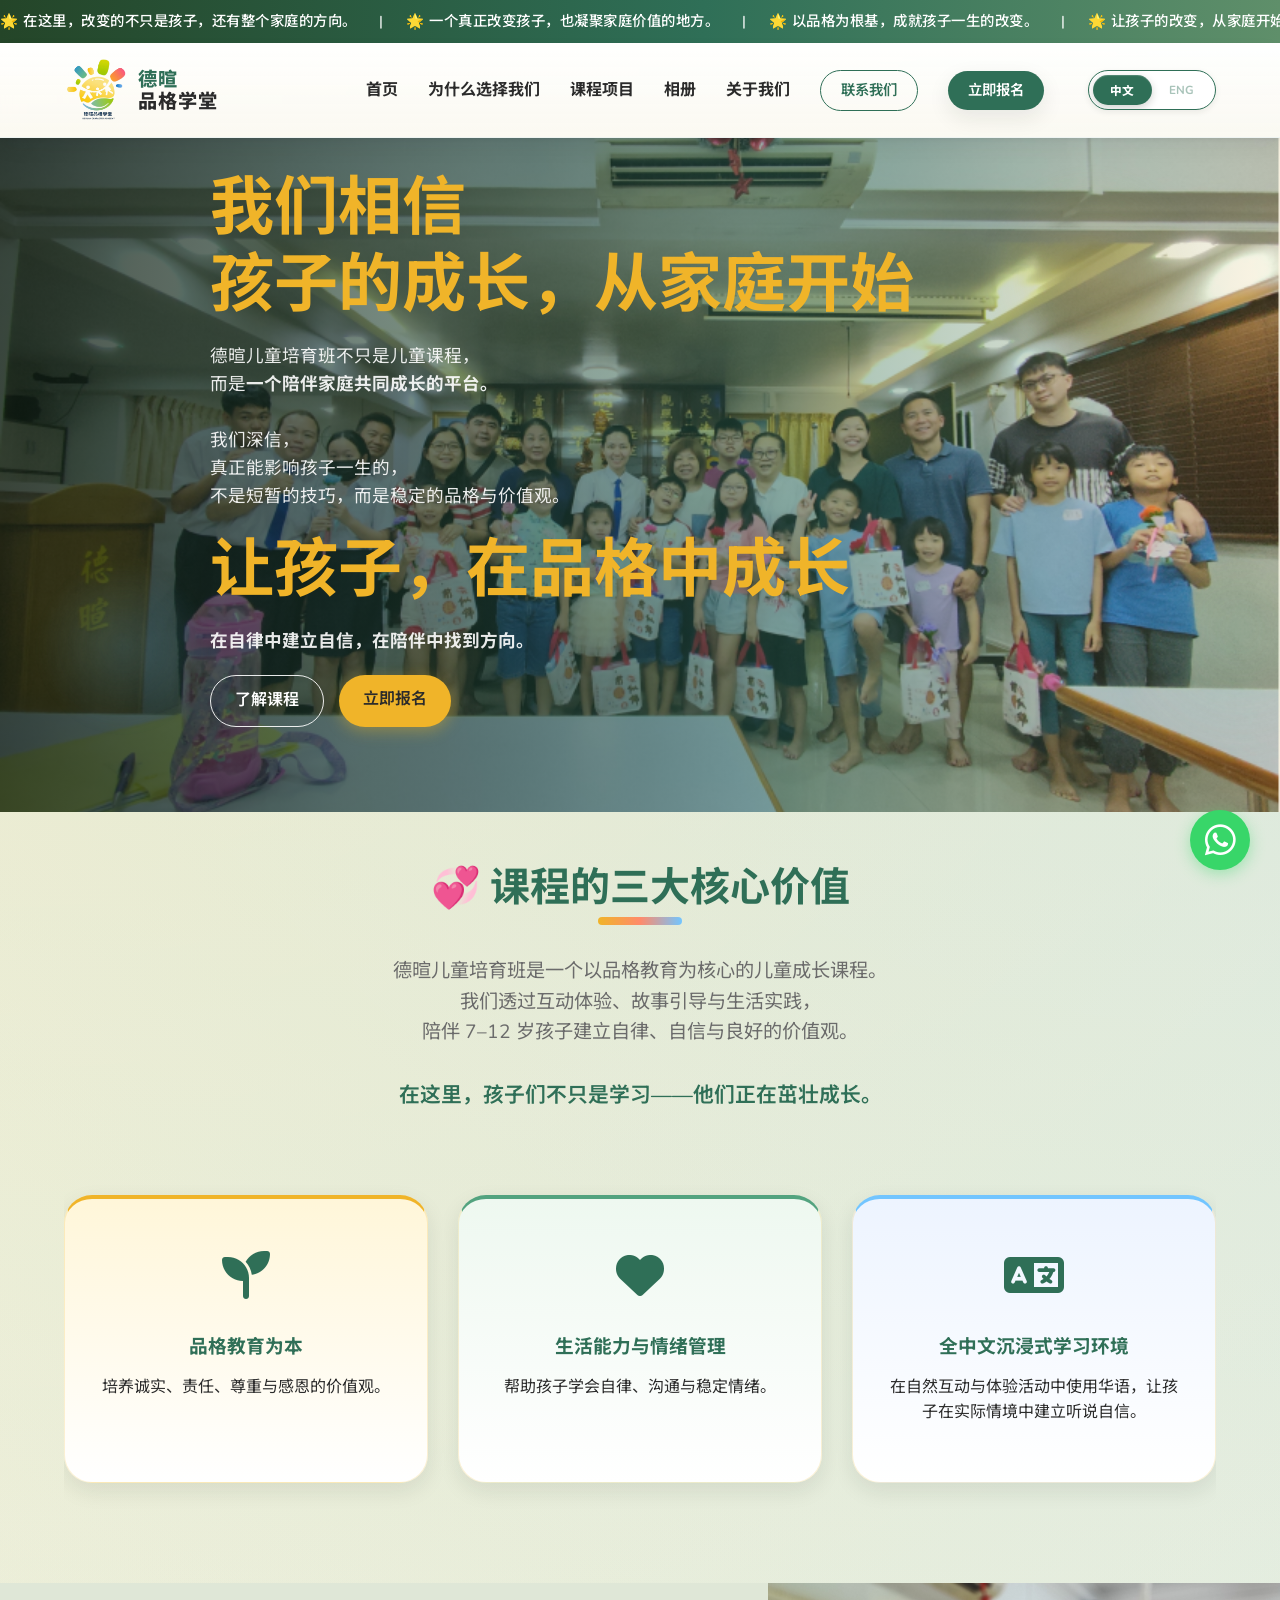
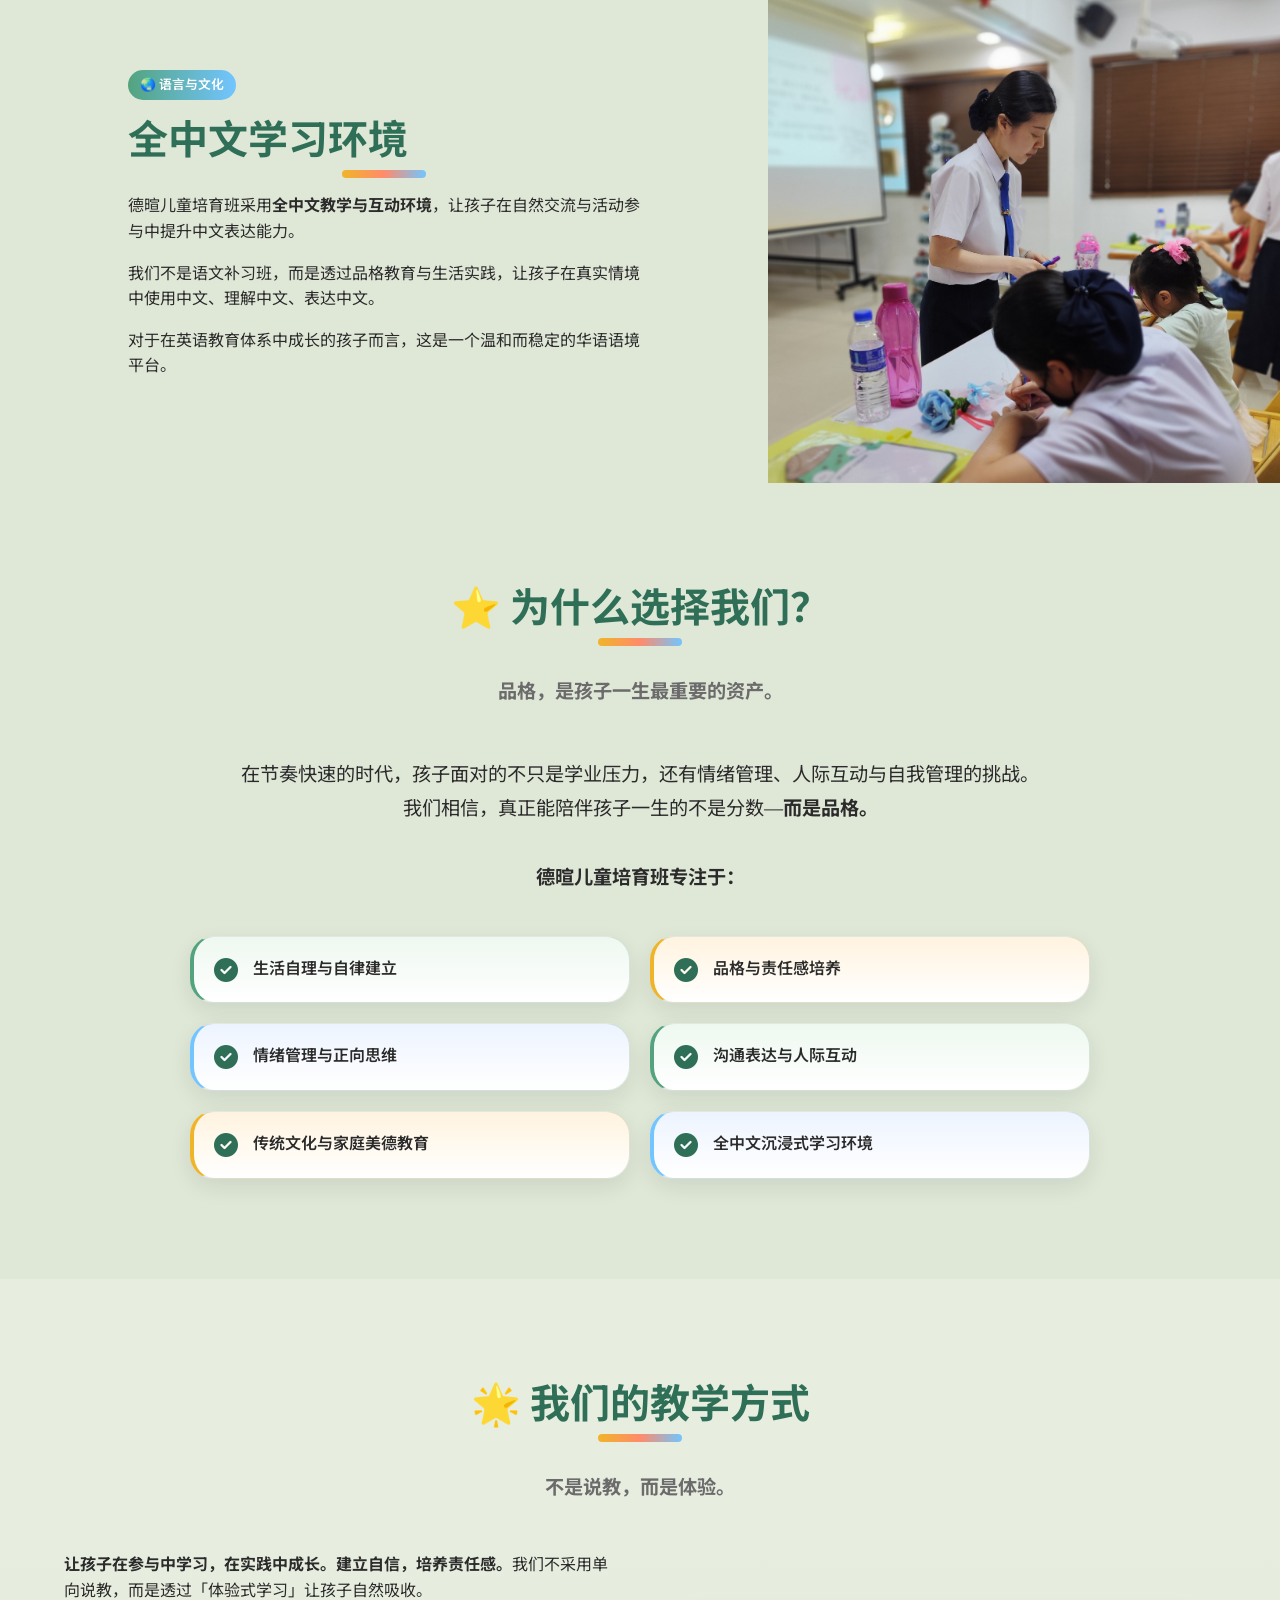
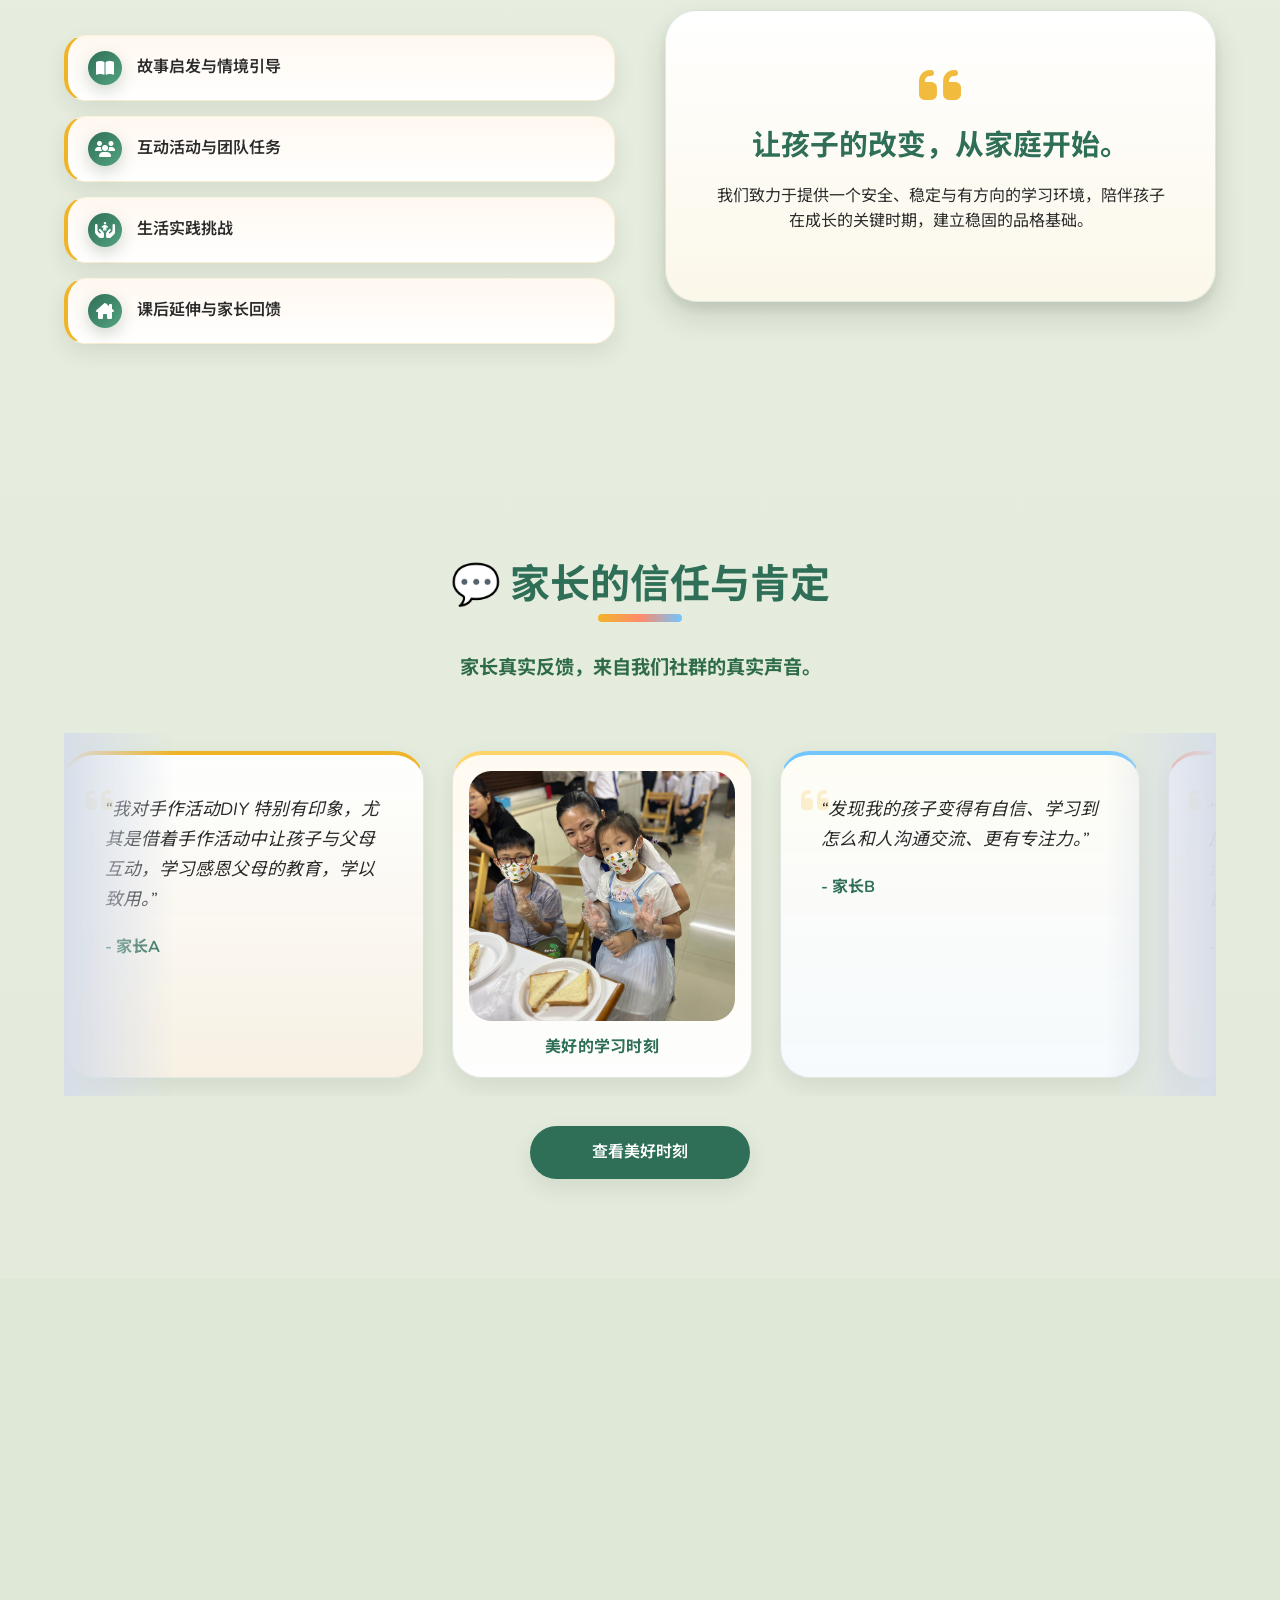
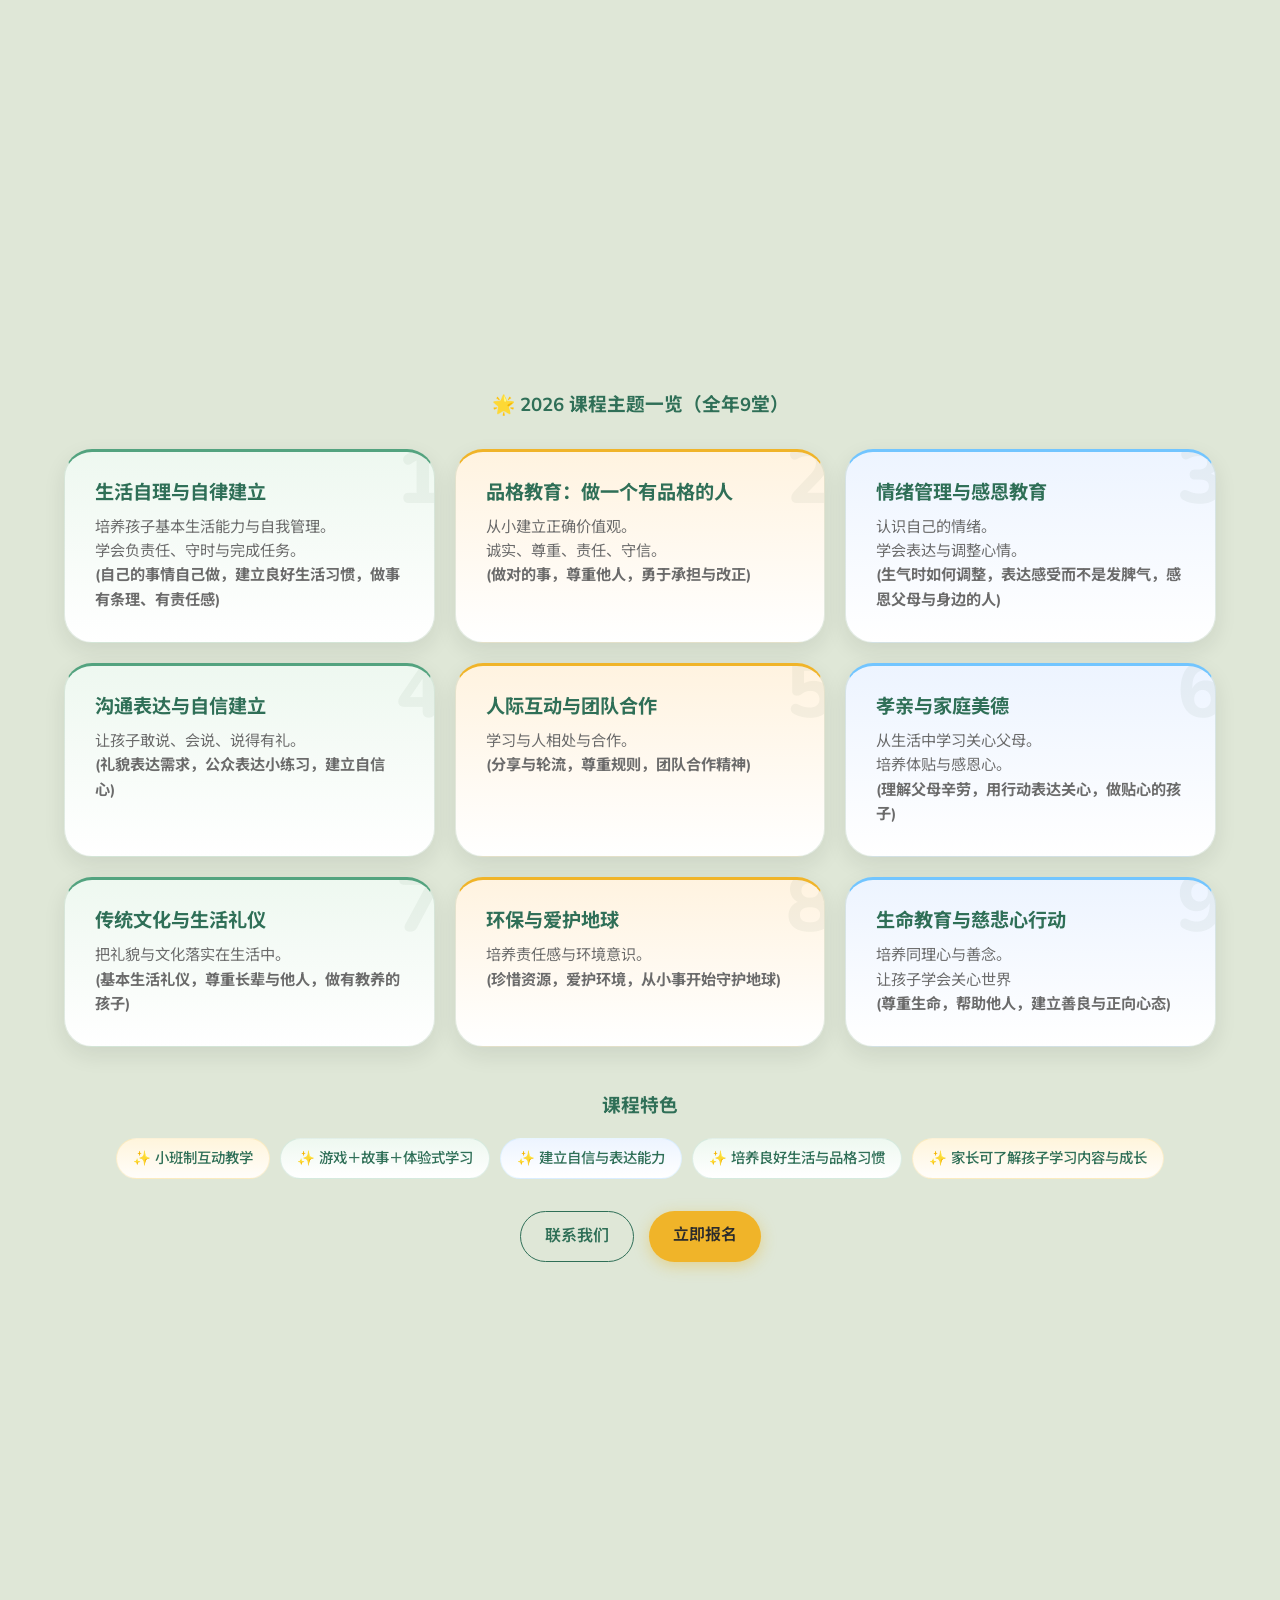
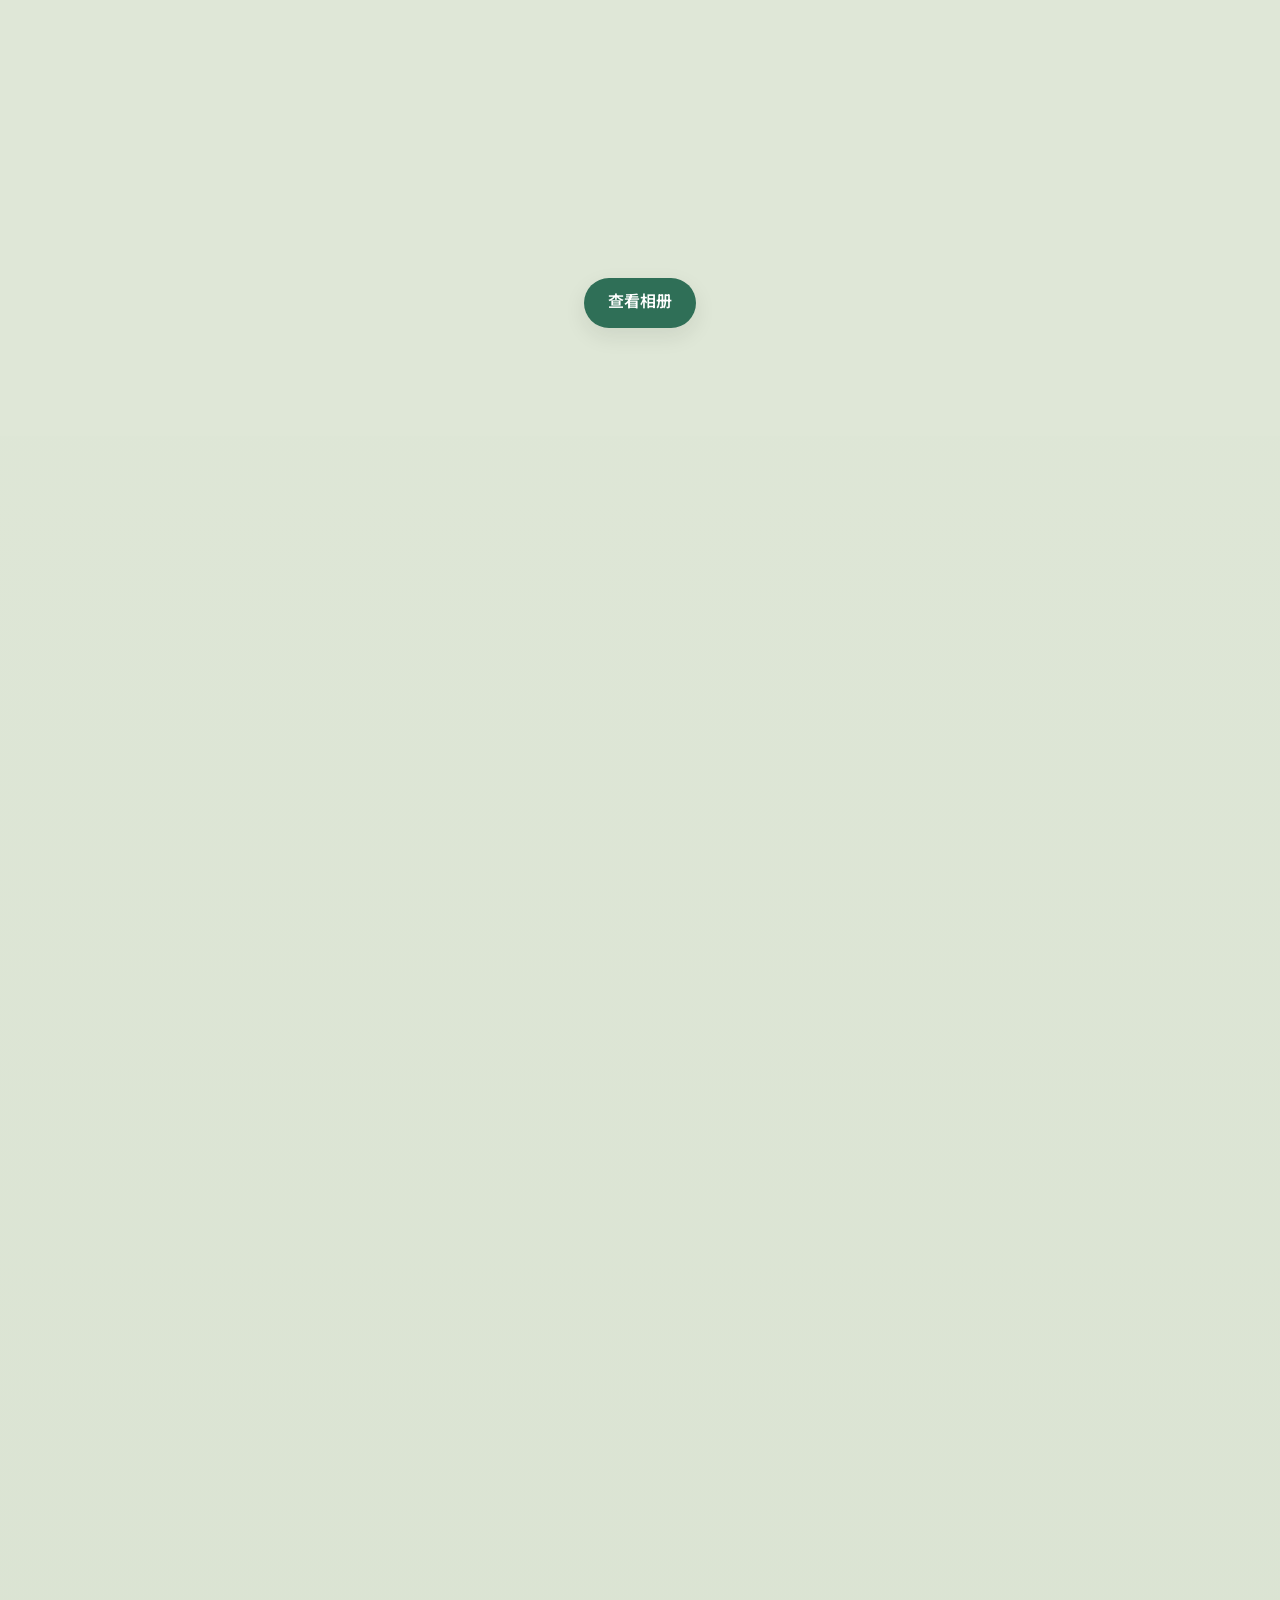
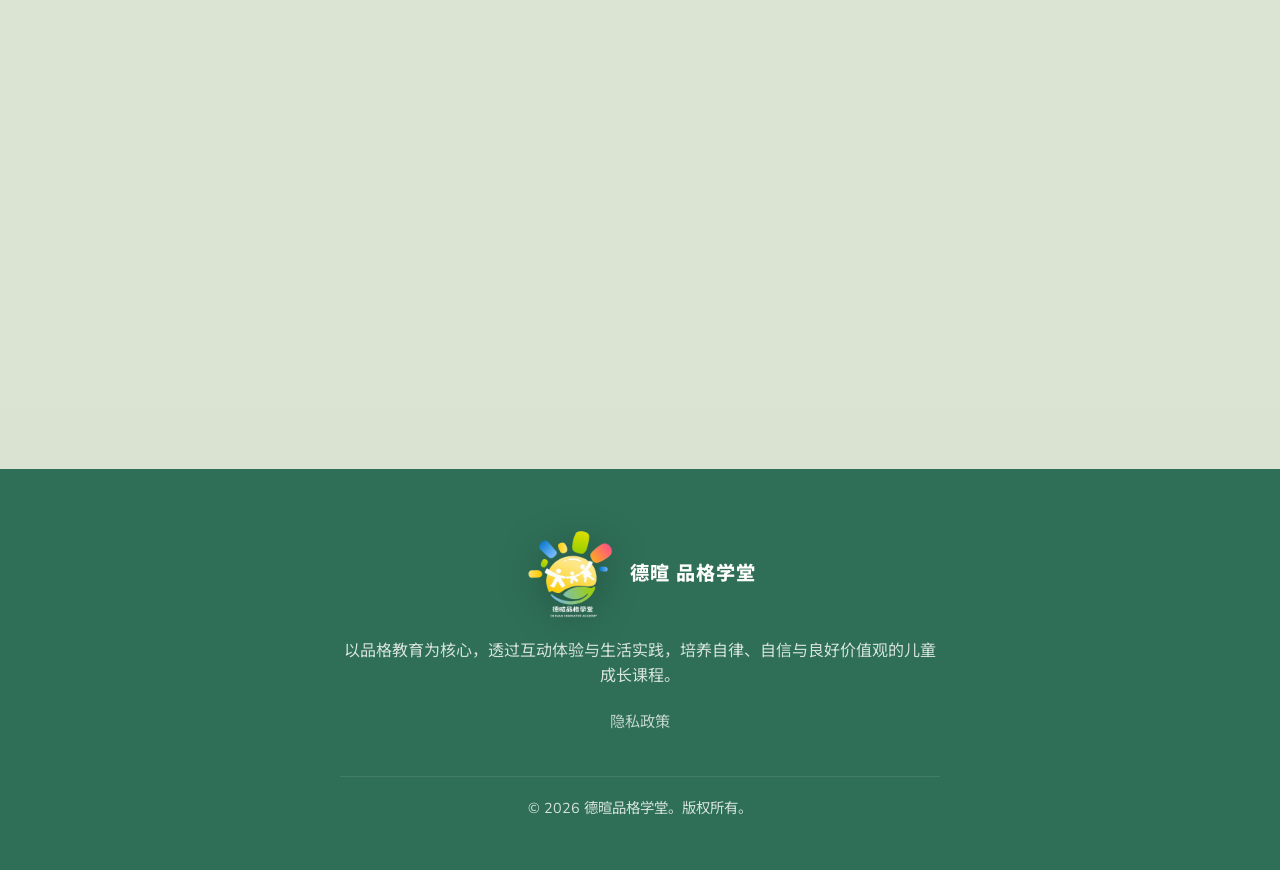
==== commit 74cfbf24: "update image on parent reflection section" ====
--- a/index.html
+++ b/index.html
@@ -193,7 +193,7 @@
         </div>
     </section>
 
-    <!-- Testimonials / Parents Reflections -->
+    <!-- Parents Reflections -->
     <section id="testimonials" class="testimonials-section testimonials-section--family section-padding">
         <div class="container">
             <div class="section-header reveal fade-bottom text-white">
@@ -201,6 +201,87 @@
                 <p class="section-subtitle text-white-50" data-translate="testimonials_subtitle"><strong>Hear from
                         our parents — real stories and voices from our community.</strong></p>
             </div>
+            <div class="testimonials-marquee reveal fade-bottom">
+                <div class="testimonials-marquee__fade testimonials-marquee__fade--left" aria-hidden="true"></div>
+                <div class="testimonials-marquee__fade testimonials-marquee__fade--right" aria-hidden="true"></div>
+                <div class="testimonials-marquee__viewport">
+                    <div class="testimonials-marquee__track">
+                        <div class="testimonials-marquee__group">
+                            <article class="testimonial-card testimonial-card--story">
+                                <div class="t-content" data-translate="t_1_content">
+                                    "I was especially impressed by the DIY activity, where children interacted with their parents
+                                    and learned gratitude in a practical way."
+                                </div>
+                                <div class="t-author" data-translate="t_1_author">- Parent A</div>
+                            </article>
+                            <figure class="testimonial-card testimonial-card--moment">
+                                <img src="assets/gallery/img10.jpg" alt="Parent and child enjoying a learning moment" class="testimonial-moment-img">
+                                <figcaption class="testimonial-moment-caption" data-translate="testimonials_moment_1">A beautiful learning moment</figcaption>
+                            </figure>
+                            <article class="testimonial-card testimonial-card--story">
+                                <div class="t-content" data-translate="t_2_content">
+                                    "I noticed my child becoming more confident, better at communication, and more focused."
+                                </div>
+                                <div class="t-author" data-translate="t_2_author">- Parent B</div>
+                            </article>
+                            <article class="testimonial-card testimonial-card--story">
+                                <div class="t-content" data-translate="t_3_content">
+                                    "The second session on 'Di Zi Gui' was excellent. The teacher's practical life examples made the
+                                    values meaningful and applicable."
+                                </div>
+                                <div class="t-author" data-translate="t_3_author">- Parent C</div>
+                            </article>
+                            <figure class="testimonial-card testimonial-card--moment">
+                                <img src="assets/gallery/img7.jpg" alt="Children sharing a joyful class moment" class="testimonial-moment-img">
+                                <figcaption class="testimonial-moment-caption" data-translate="testimonials_moment_2">Beautiful moments together</figcaption>
+                            </figure>
+                            <article class="testimonial-card testimonial-card--story">
+                                <div class="t-content" data-translate="t_4_content">
+                                    "This is not just play &mdash; it is meaningful and purposeful guidance."
+                                </div>
+                                <div class="t-author" data-translate="t_4_author">- Parent D</div>
+                            </article>
+                        </div>
+                        <div class="testimonials-marquee__group" aria-hidden="true">
+                            <article class="testimonial-card testimonial-card--story">
+                                <div class="t-content" data-translate="t_1_content">
+                                    "I was especially impressed by the DIY activity, where children interacted with their parents
+                                    and learned gratitude in a practical way."
+                                </div>
+                                <div class="t-author" data-translate="t_1_author">- Parent A</div>
+                            </article>
+                            <figure class="testimonial-card testimonial-card--moment">
+                                <img src="assets/gallery/img8.jpg" alt="Parent and child enjoying a learning moment" class="testimonial-moment-img">
+                                <figcaption class="testimonial-moment-caption" data-translate="testimonials_moment_1">A beautiful learning moment</figcaption>
+                            </figure>
+                            <article class="testimonial-card testimonial-card--story">
+                                <div class="t-content" data-translate="t_2_content">
+                                    "I noticed my child becoming more confident, better at communication, and more focused."
+                                </div>
+                                <div class="t-author" data-translate="t_2_author">- Parent B</div>
+                            </article>
+                            <article class="testimonial-card testimonial-card--story">
+                                <div class="t-content" data-translate="t_3_content">
+                                    "The second session on 'Di Zi Gui' was excellent. The teacher's practical life examples made the
+                                    values meaningful and applicable."
+                                </div>
+                                <div class="t-author" data-translate="t_3_author">- Parent C</div>
+                            </article>
+                            <figure class="testimonial-card testimonial-card--moment">
+                                <img src="assets/testimonials_2.png" alt="Children sharing a joyful class moment" class="testimonial-moment-img">
+                                <figcaption class="testimonial-moment-caption" data-translate="testimonials_moment_2">Beautiful moments together</figcaption>
+                            </figure>
+                            <article class="testimonial-card testimonial-card--story">
+                                <div class="t-content" data-translate="t_4_content">
+                                    "This is not just play &mdash; it is meaningful and purposeful guidance."
+                                </div>
+                                <div class="t-author" data-translate="t_4_author">- Parent D</div>
+                            </article>
+                        </div>
+                    </div>
+                </div>
+            </div>
+
             <div class="testimonials-grid">
                 <div class="testimonial-card reveal fade-bottom">
                     <div class="t-content" data-translate="t_1_content">
@@ -228,6 +309,15 @@
                     </div>
                     <div class="t-author" data-translate="t_4_author">- Parent D</div>
                 </div>
+            </div>
+
+            <!-- Decorative Images -->
+            <div class="testimonials-decor reveal fade-bottom">
+                <img src="assets/testimonials_1.png" alt="Parent and child activity" class="decor-img">
+                <img src="assets/testimonials_2.png" alt="Children learning positive values" class="decor-img">
+            </div>
+            <div class="testimonials-action">
+                <a href="gallery.html" class="btn btn-primary" data-translate="testimonials_btn">View the moment</a>
             </div>
         </div>
     </section>
@@ -554,4 +644,4 @@
     <script src="script.js"></script>
 </body>
 
-</html>+</html>
--- a/style.css
+++ b/style.css
@@ -1167,33 +1167,89 @@
 }
 
 /* Testimonials */
-.testimonials-grid {
-    display: grid;
-    grid-template-columns: repeat(2, 1fr);
-    gap: 30px;
+.testimonials-grid,
+.testimonials-decor {
+    display: none;
+}
+
+.testimonials-marquee {
+    --testimonial-gap: 28px;
+    position: relative;
+    margin-top: 38px;
+}
+
+.testimonials-marquee__viewport {
+    overflow: hidden;
+    border-radius: 36px;
+    padding: 18px 0;
+}
+
+.testimonials-marquee__track {
+    display: flex;
+    align-items: stretch;
+    gap: var(--testimonial-gap);
+    width: max-content;
+    animation: testimonials-loop 42s linear infinite;
+    will-change: transform;
+}
+
+.testimonials-marquee:hover .testimonials-marquee__track,
+.testimonials-marquee:focus-within .testimonials-marquee__track {
+    animation-play-state: paused;
+}
+
+.testimonials-marquee__group {
+    display: flex;
+    align-items: stretch;
+    gap: var(--testimonial-gap);
+    flex-shrink: 0;
+}
+
+.testimonials-marquee__fade {
+    position: absolute;
+    top: 0;
+    bottom: 0;
+    width: 110px;
+    z-index: 2;
+    pointer-events: none;
+}
+
+.testimonials-marquee__fade--left {
+    left: 0;
+    background: linear-gradient(90deg, rgba(214, 221, 232, 0.98) 0%, rgba(214, 221, 232, 0) 100%);
+}
+
+.testimonials-marquee__fade--right {
+    right: 0;
+    background: linear-gradient(270deg, rgba(214, 221, 232, 0.98) 0%, rgba(214, 221, 232, 0) 100%);
 }
 
 .testimonial-card {
-    background: linear-gradient(180deg, var(--white) 0%, var(--surface-soft-cream) 100%);
+    background: linear-gradient(180deg, rgba(255, 255, 255, 0.96) 0%, rgba(248, 241, 228, 0.94) 100%);
     padding: 40px;
-    border-radius: 28px;
+    border-radius: 30px;
     box-shadow: var(--shadow);
     position: relative;
     border: 1px solid rgba(44, 85, 48, 0.12);
     border-top: 4px solid var(--secondary);
-}
-
-.testimonial-card:nth-child(2n) {
-    background: linear-gradient(180deg, #fffdf6 0%, #f6fbff 100%);
+    flex-shrink: 0;
+}
+
+.testimonial-card--story {
+    width: min(360px, 78vw);
+}
+
+.testimonial-card--story:nth-child(3n) {
+    background: linear-gradient(180deg, rgba(255, 253, 246, 0.96) 0%, rgba(246, 251, 255, 0.94) 100%);
     border-top-color: var(--accent-sky);
 }
 
-.testimonial-card:nth-child(3n) {
-    background: linear-gradient(180deg, #fdf9ff 0%, #fff6eb 100%);
+.testimonial-card--story:nth-child(4n) {
+    background: linear-gradient(180deg, rgba(253, 249, 255, 0.96) 0%, rgba(255, 246, 235, 0.94) 100%);
     border-top-color: var(--accent-coral);
 }
 
-.testimonial-card::before {
+.testimonial-card--story::before {
     content: '\f10d';
     /* quote-left */
     font-family: "Font Awesome 6 Free";
@@ -1206,6 +1262,33 @@
     opacity: 0.2;
 }
 
+.testimonial-card--moment {
+    width: min(300px, 70vw);
+    padding: 16px;
+    display: flex;
+    flex-direction: column;
+    justify-content: space-between;
+    gap: 14px;
+    background: linear-gradient(180deg, rgba(255, 250, 241, 0.98) 0%, rgba(255, 255, 255, 0.92) 100%);
+    border-top-color: var(--secondary-light);
+}
+
+.testimonial-moment-img {
+    width: 100%;
+    height: 250px;
+    object-fit: cover;
+    border-radius: 22px;
+    display: block;
+}
+
+.testimonial-moment-caption {
+    font-weight: 700;
+    color: var(--primary);
+    text-align: center;
+    font-size: 1rem;
+    letter-spacing: 0.02em;
+}
+
 .t-content {
     font-style: italic;
     font-size: 1.1rem;
@@ -1218,6 +1301,35 @@
 .t-author {
     font-weight: 700;
     color: var(--primary);
+}
+
+.testimonials-action {
+    display: flex;
+    justify-content: center;
+    margin-top: 30px;
+    position: relative;
+    z-index: 3;
+}
+
+.testimonials-action .btn {
+    min-width: 220px;
+    padding: 14px 30px;
+}
+
+@keyframes testimonials-loop {
+    from {
+        transform: translateX(0);
+    }
+
+    to {
+        transform: translateX(calc(-50% - (var(--testimonial-gap) / 2)));
+    }
+}
+
+@media (prefers-reduced-motion: reduce) {
+    .testimonials-marquee__track {
+        animation: none;
+    }
 }
 
 /* Programme Highlights */
@@ -2191,7 +2303,6 @@
     }
 
     .pillars-grid,
-    .testimonials-grid,
     .features-list,
     .themes-grid,
     .preview-grid {
@@ -2255,6 +2366,28 @@
         padding: 30px;
     }
 
+    .testimonials-marquee {
+        --testimonial-gap: 18px;
+    }
+
+    .testimonials-marquee__viewport {
+        border-radius: 26px;
+        padding: 10px 0;
+    }
+
+    .testimonials-marquee__fade {
+        width: 52px;
+    }
+
+    .testimonial-card--story,
+    .testimonial-card--moment {
+        width: min(290px, 82vw);
+    }
+
+    .testimonial-moment-img {
+        height: 210px;
+    }
+
     .section-title {
         font-size: 2rem;
     }
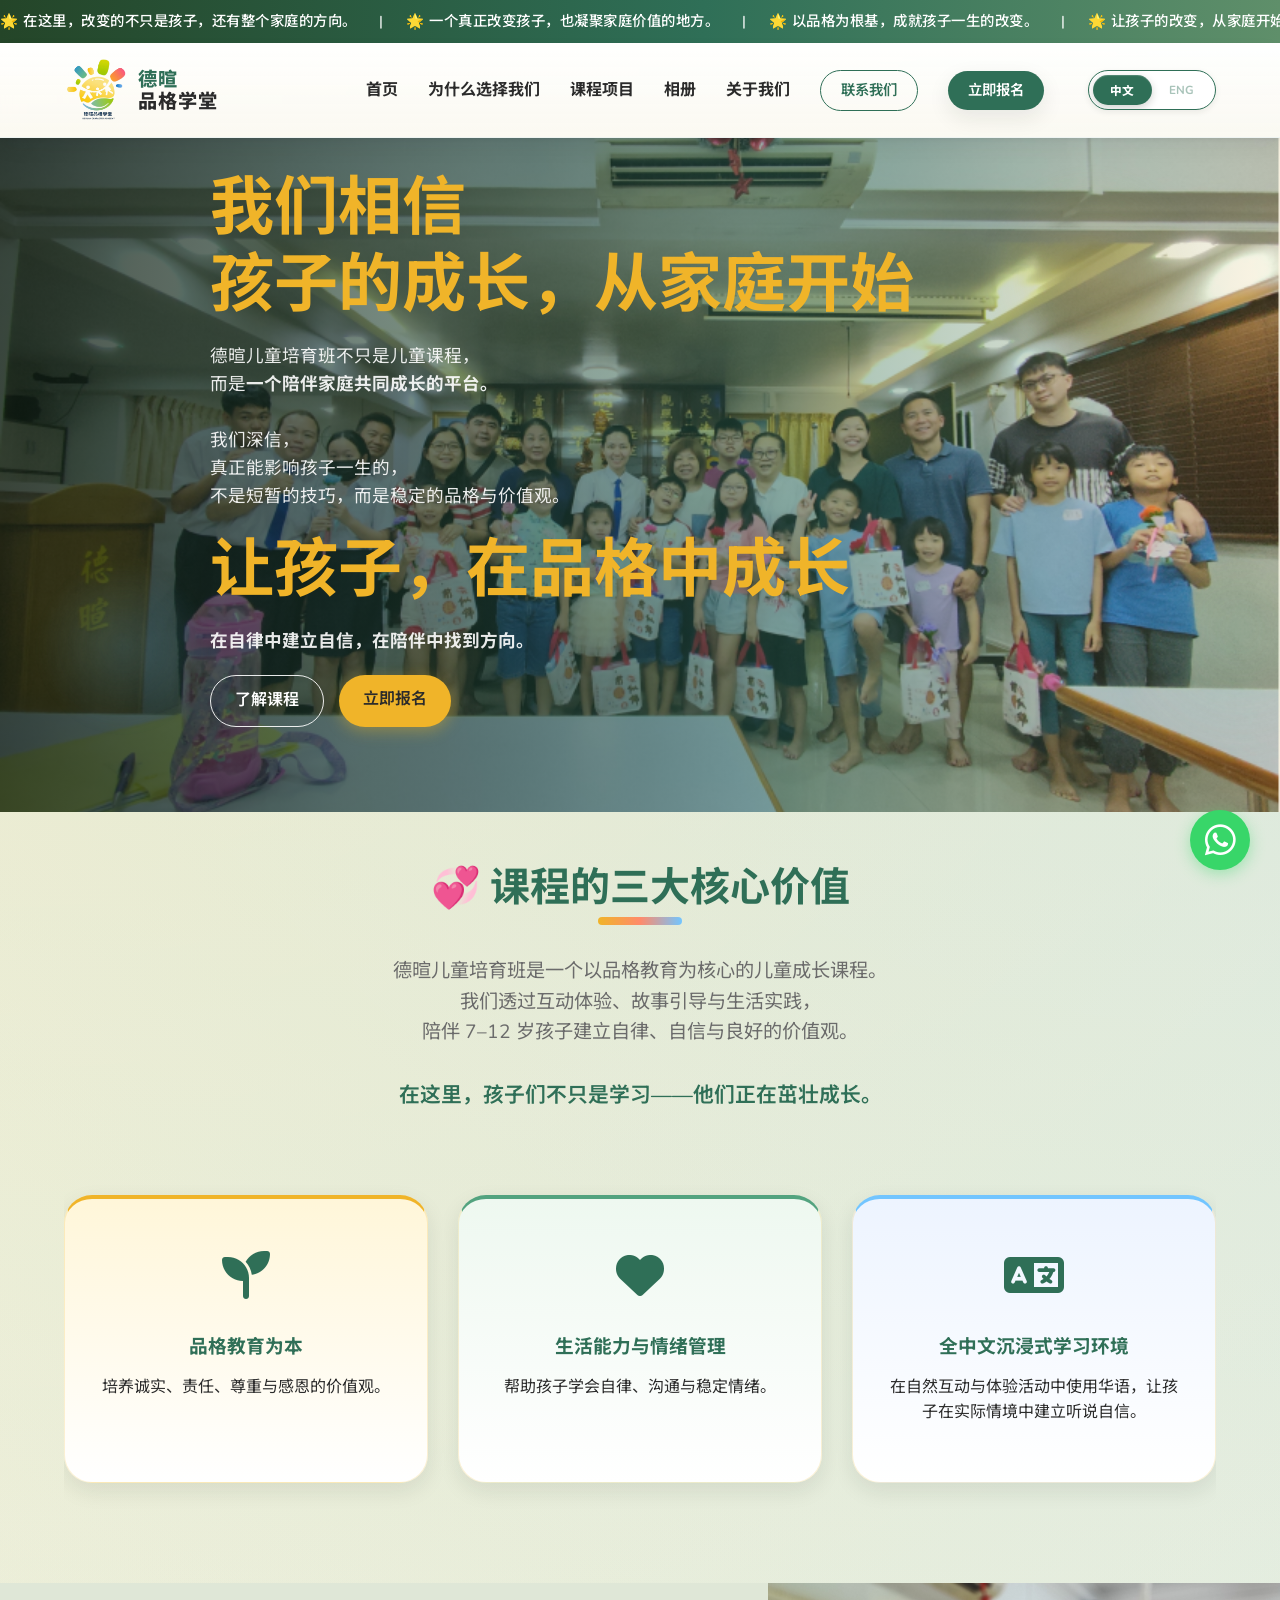
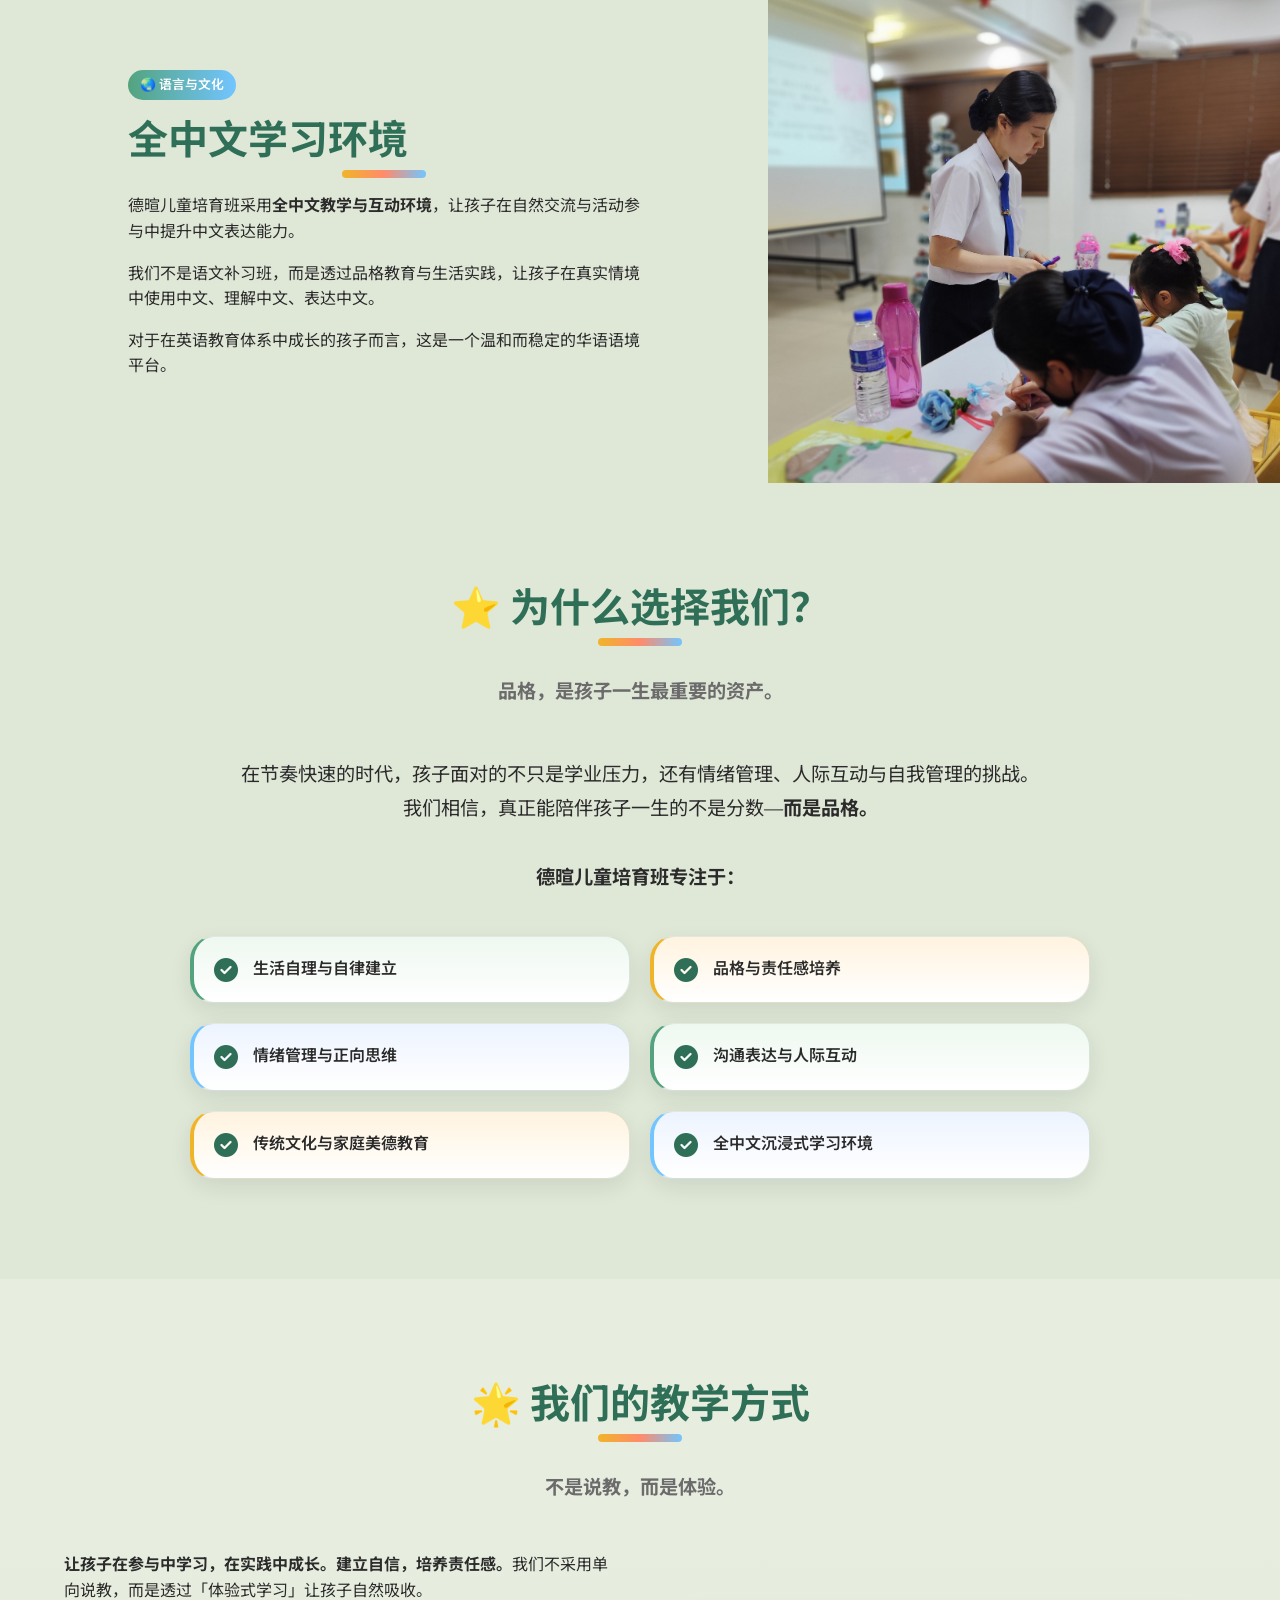
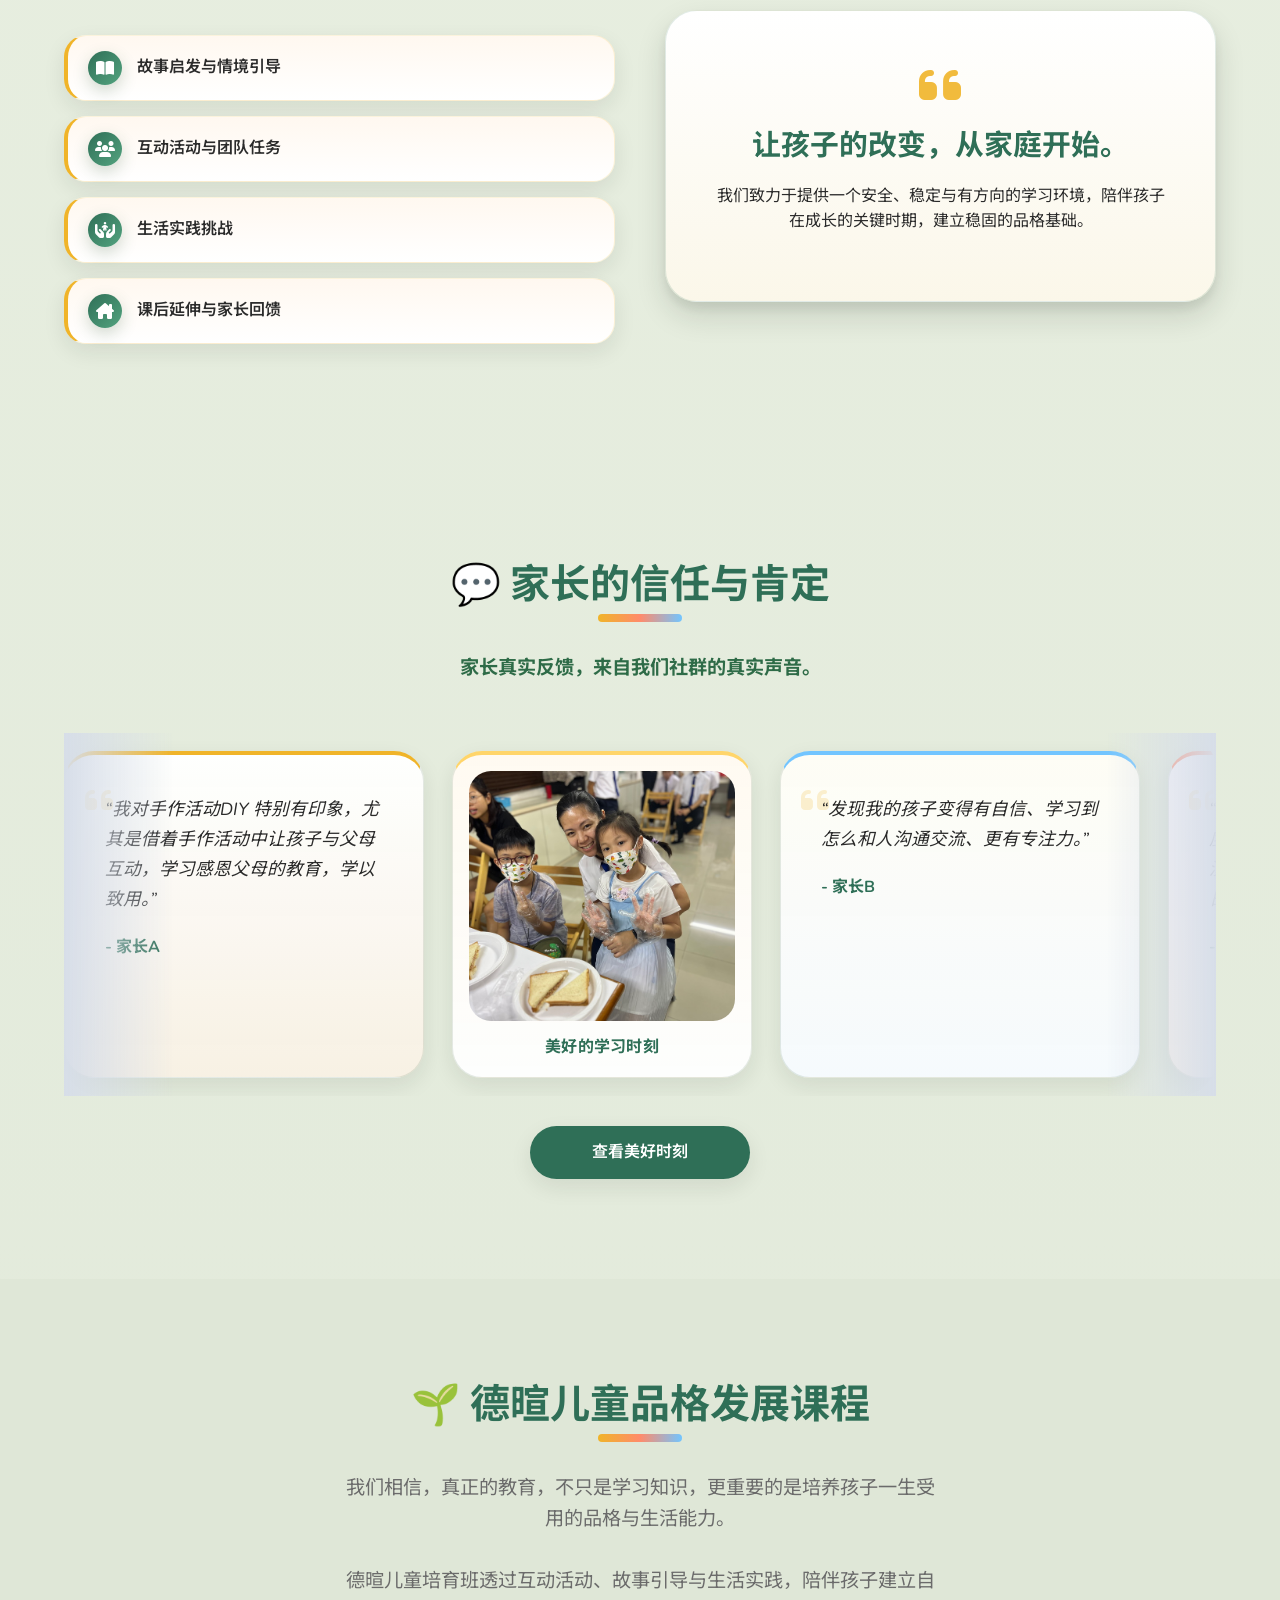
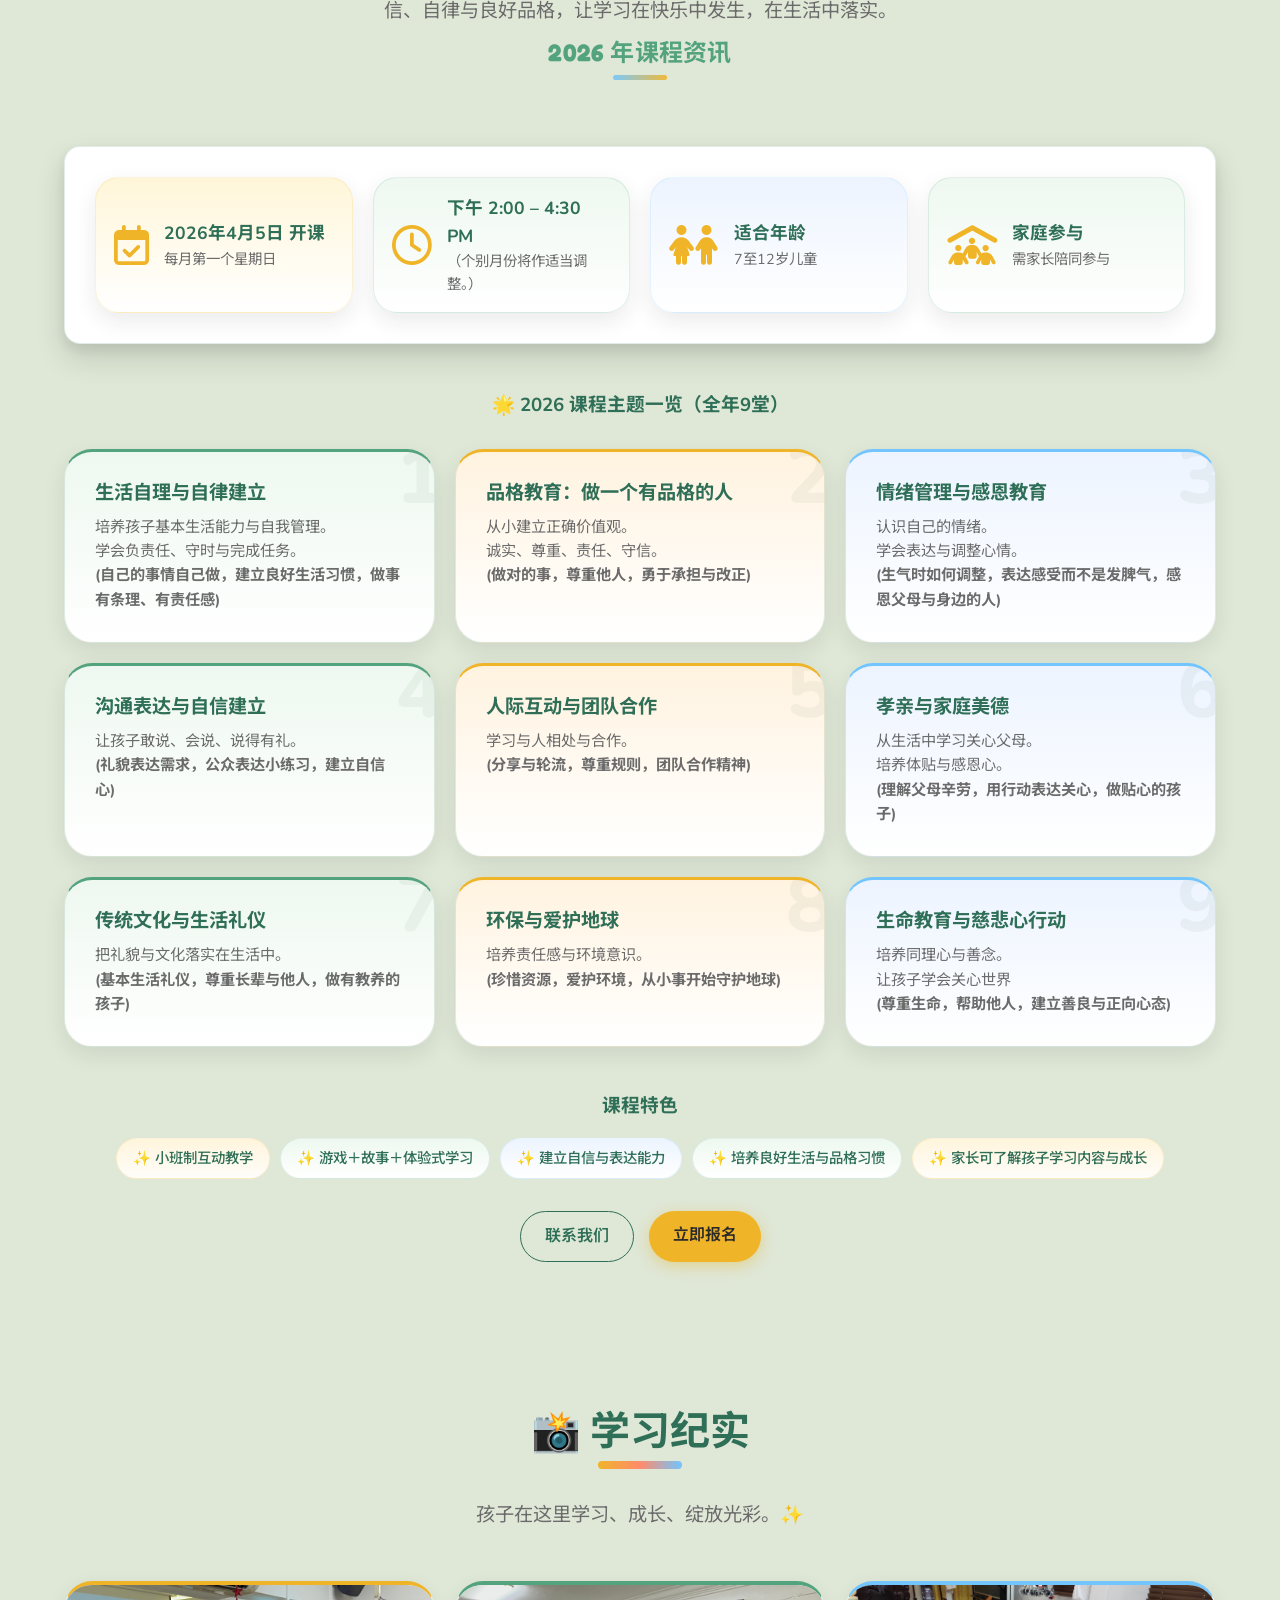
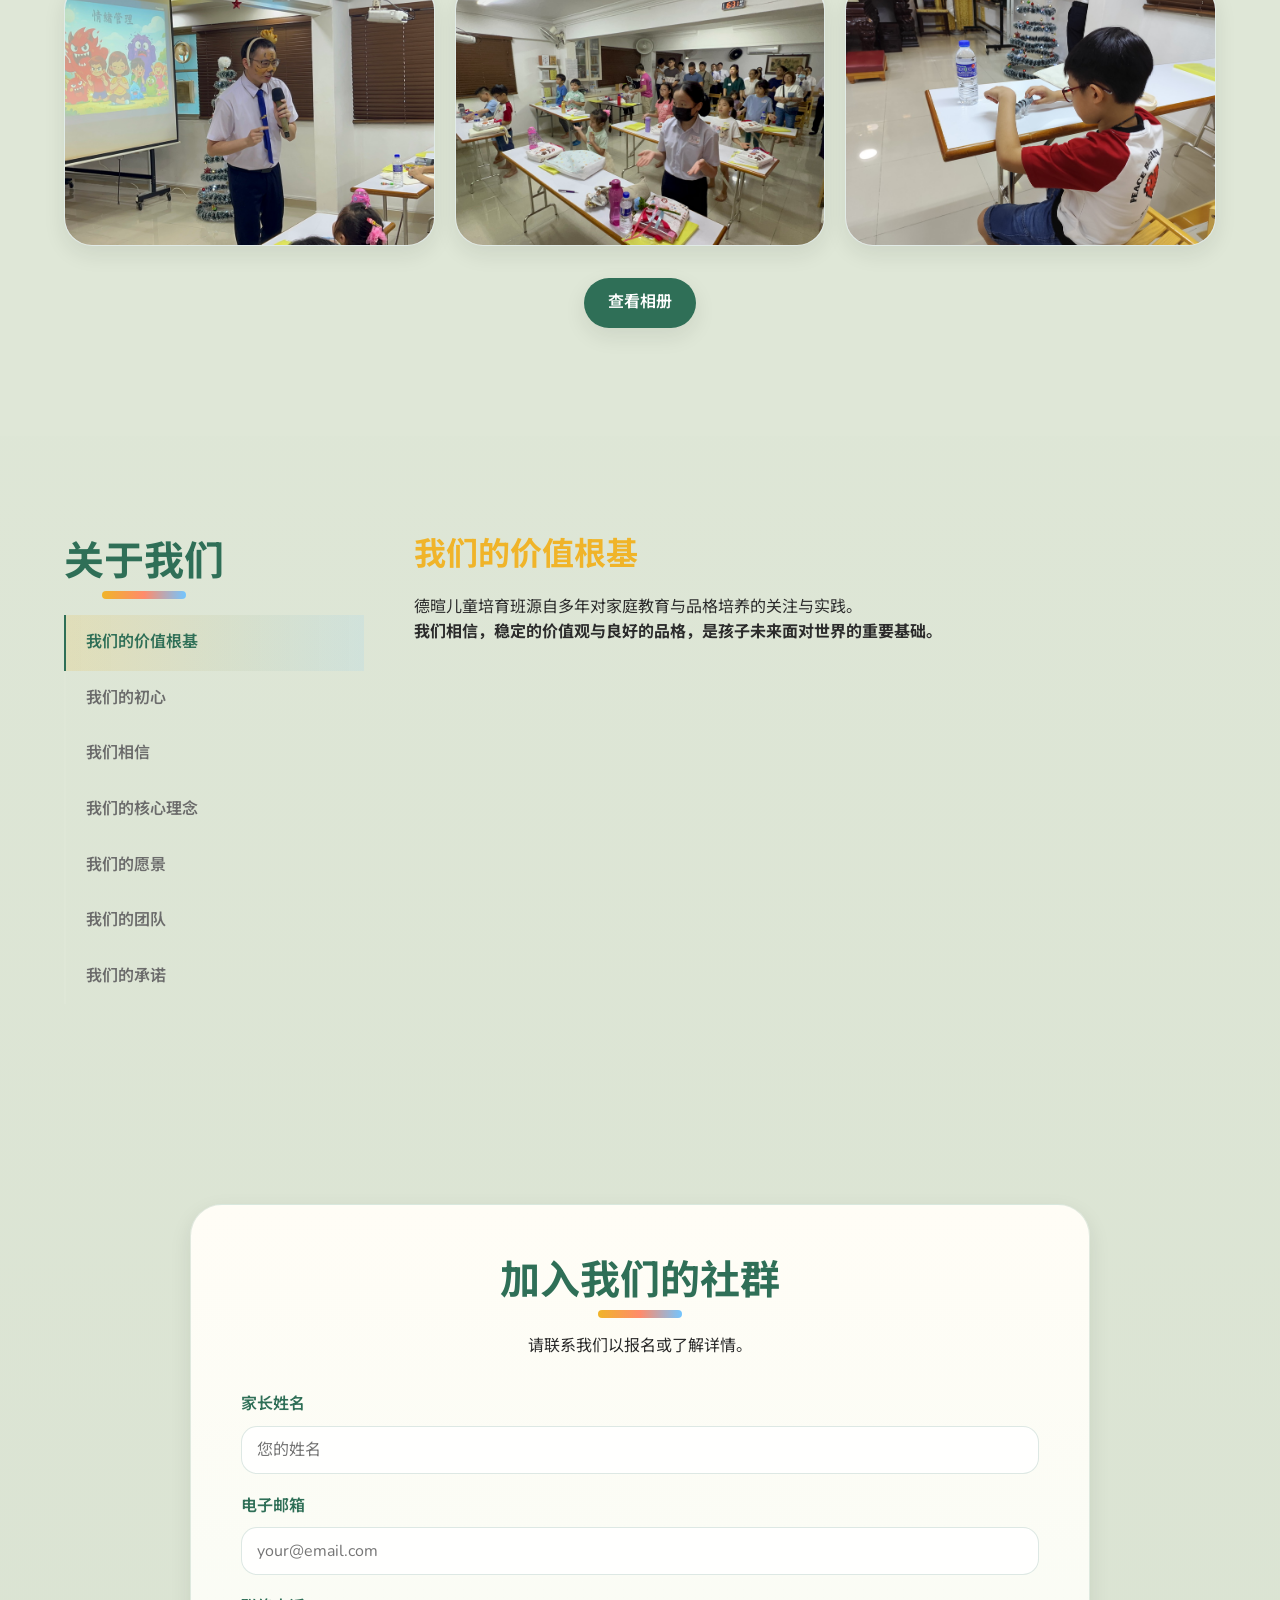
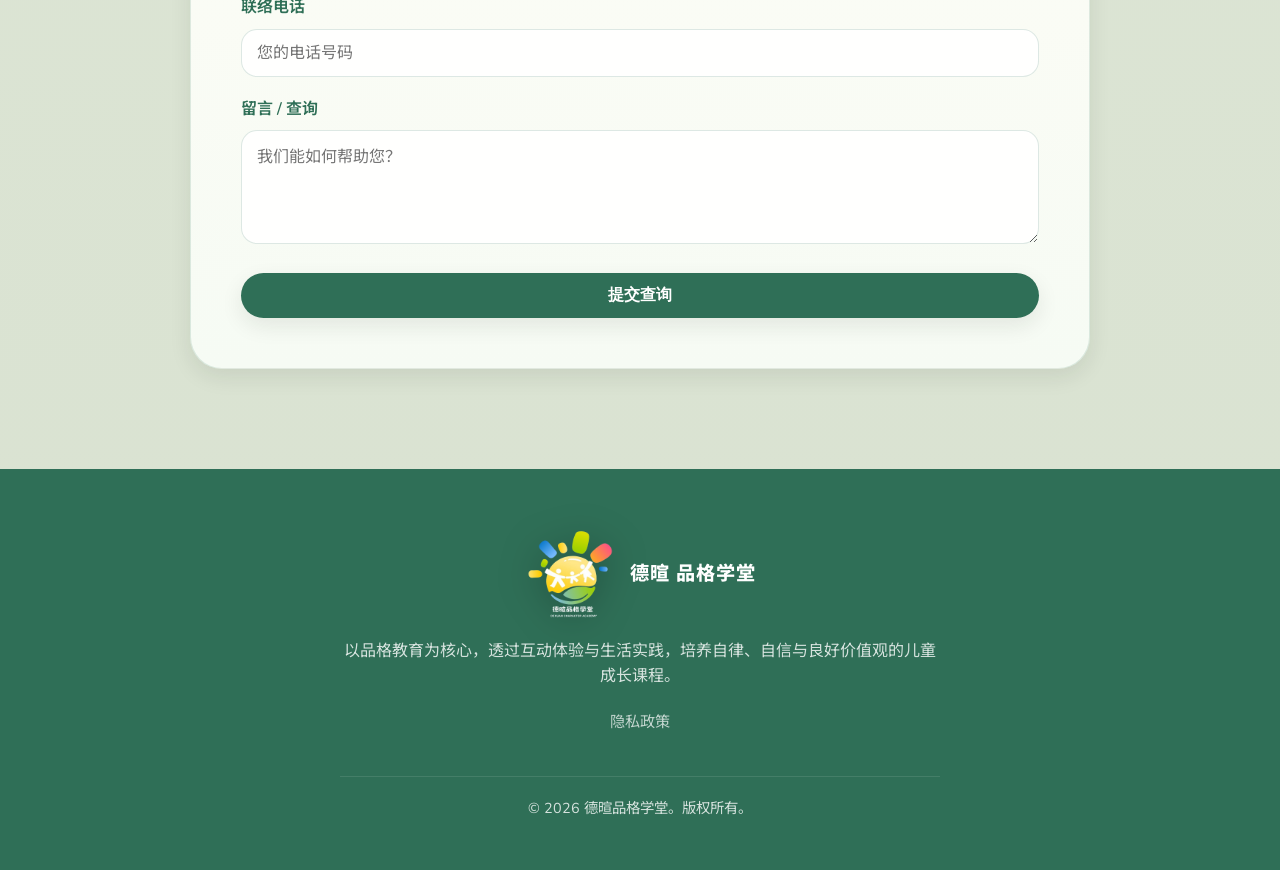
==== commit 4d831175: "optimize image gallery and change backgorund image" ====
--- a/index.html
+++ b/index.html
@@ -209,31 +209,38 @@
                         <div class="testimonials-marquee__group">
                             <article class="testimonial-card testimonial-card--story">
                                 <div class="t-content" data-translate="t_1_content">
-                                    "I was especially impressed by the DIY activity, where children interacted with their parents
+                                    "I was especially impressed by the DIY activity, where children interacted with
+                                    their parents
                                     and learned gratitude in a practical way."
                                 </div>
                                 <div class="t-author" data-translate="t_1_author">- Parent A</div>
                             </article>
                             <figure class="testimonial-card testimonial-card--moment">
-                                <img src="assets/gallery/img10.jpg" alt="Parent and child enjoying a learning moment" class="testimonial-moment-img">
-                                <figcaption class="testimonial-moment-caption" data-translate="testimonials_moment_1">A beautiful learning moment</figcaption>
+                                <img src="assets/gallery/s.img10.jpg" alt="Parent and child enjoying a learning moment"
+                                    class="testimonial-moment-img">
+                                <figcaption class="testimonial-moment-caption" data-translate="testimonials_moment_1">A
+                                    beautiful learning moment</figcaption>
                             </figure>
                             <article class="testimonial-card testimonial-card--story">
                                 <div class="t-content" data-translate="t_2_content">
-                                    "I noticed my child becoming more confident, better at communication, and more focused."
+                                    "I noticed my child becoming more confident, better at communication, and more
+                                    focused."
                                 </div>
                                 <div class="t-author" data-translate="t_2_author">- Parent B</div>
                             </article>
                             <article class="testimonial-card testimonial-card--story">
                                 <div class="t-content" data-translate="t_3_content">
-                                    "The second session on 'Di Zi Gui' was excellent. The teacher's practical life examples made the
+                                    "The second session on 'Di Zi Gui' was excellent. The teacher's practical life
+                                    examples made the
                                     values meaningful and applicable."
                                 </div>
                                 <div class="t-author" data-translate="t_3_author">- Parent C</div>
                             </article>
                             <figure class="testimonial-card testimonial-card--moment">
-                                <img src="assets/gallery/img7.jpg" alt="Children sharing a joyful class moment" class="testimonial-moment-img">
-                                <figcaption class="testimonial-moment-caption" data-translate="testimonials_moment_2">Beautiful moments together</figcaption>
+                                <img src="assets/gallery/s.img7.jpg" alt="Children sharing a joyful class moment"
+                                    class="testimonial-moment-img">
+                                <figcaption class="testimonial-moment-caption" data-translate="testimonials_moment_2">
+                                    Beautiful moments together</figcaption>
                             </figure>
                             <article class="testimonial-card testimonial-card--story">
                                 <div class="t-content" data-translate="t_4_content">
@@ -245,31 +252,38 @@
                         <div class="testimonials-marquee__group" aria-hidden="true">
                             <article class="testimonial-card testimonial-card--story">
                                 <div class="t-content" data-translate="t_1_content">
-                                    "I was especially impressed by the DIY activity, where children interacted with their parents
+                                    "I was especially impressed by the DIY activity, where children interacted with
+                                    their parents
                                     and learned gratitude in a practical way."
                                 </div>
                                 <div class="t-author" data-translate="t_1_author">- Parent A</div>
                             </article>
                             <figure class="testimonial-card testimonial-card--moment">
-                                <img src="assets/gallery/img8.jpg" alt="Parent and child enjoying a learning moment" class="testimonial-moment-img">
-                                <figcaption class="testimonial-moment-caption" data-translate="testimonials_moment_1">A beautiful learning moment</figcaption>
+                                <img src="assets/gallery/s.img8.jpg" alt="Parent and child enjoying a learning moment"
+                                    class="testimonial-moment-img">
+                                <figcaption class="testimonial-moment-caption" data-translate="testimonials_moment_1">A
+                                    beautiful learning moment</figcaption>
                             </figure>
                             <article class="testimonial-card testimonial-card--story">
                                 <div class="t-content" data-translate="t_2_content">
-                                    "I noticed my child becoming more confident, better at communication, and more focused."
+                                    "I noticed my child becoming more confident, better at communication, and more
+                                    focused."
                                 </div>
                                 <div class="t-author" data-translate="t_2_author">- Parent B</div>
                             </article>
                             <article class="testimonial-card testimonial-card--story">
                                 <div class="t-content" data-translate="t_3_content">
-                                    "The second session on 'Di Zi Gui' was excellent. The teacher's practical life examples made the
+                                    "The second session on 'Di Zi Gui' was excellent. The teacher's practical life
+                                    examples made the
                                     values meaningful and applicable."
                                 </div>
                                 <div class="t-author" data-translate="t_3_author">- Parent C</div>
                             </article>
                             <figure class="testimonial-card testimonial-card--moment">
-                                <img src="assets/testimonials_2.png" alt="Children sharing a joyful class moment" class="testimonial-moment-img">
-                                <figcaption class="testimonial-moment-caption" data-translate="testimonials_moment_2">Beautiful moments together</figcaption>
+                                <img src="assets/gallery/s.img7.jpg" alt="Children sharing a joyful class moment"
+                                    class="testimonial-moment-img">
+                                <figcaption class="testimonial-moment-caption" data-translate="testimonials_moment_2">
+                                    Beautiful moments together</figcaption>
                             </figure>
                             <article class="testimonial-card testimonial-card--story">
                                 <div class="t-content" data-translate="t_4_content">
@@ -446,13 +460,13 @@
 
             <div class="preview-grid">
                 <figure class="gallery-card reveal fade-bottom">
-                    <img src="assets/gallery/img1.JPG" alt="Dexuan programme gallery preview 1" loading="lazy">
+                    <img src="assets/gallery/s.img1.JPG" alt="Dexuan programme gallery preview 1" loading="lazy">
                 </figure>
                 <figure class="gallery-card reveal fade-bottom delay-1">
-                    <img src="assets/gallery/img2.JPG" alt="Dexuan programme gallery preview 2" loading="lazy">
+                    <img src="assets/gallery/s.img2.JPG" alt="Dexuan programme gallery preview 2" loading="lazy">
                 </figure>
                 <figure class="gallery-card reveal fade-bottom delay-2">
-                    <img src="assets/gallery/img3.jpg" alt="Dexuan programme gallery preview 3" loading="lazy">
+                    <img src="assets/gallery/s.img3.jpg" alt="Dexuan programme gallery preview 3" loading="lazy">
                 </figure>
             </div>
 
@@ -644,4 +658,4 @@
     <script src="script.js"></script>
 </body>
 
-</html>
+</html>
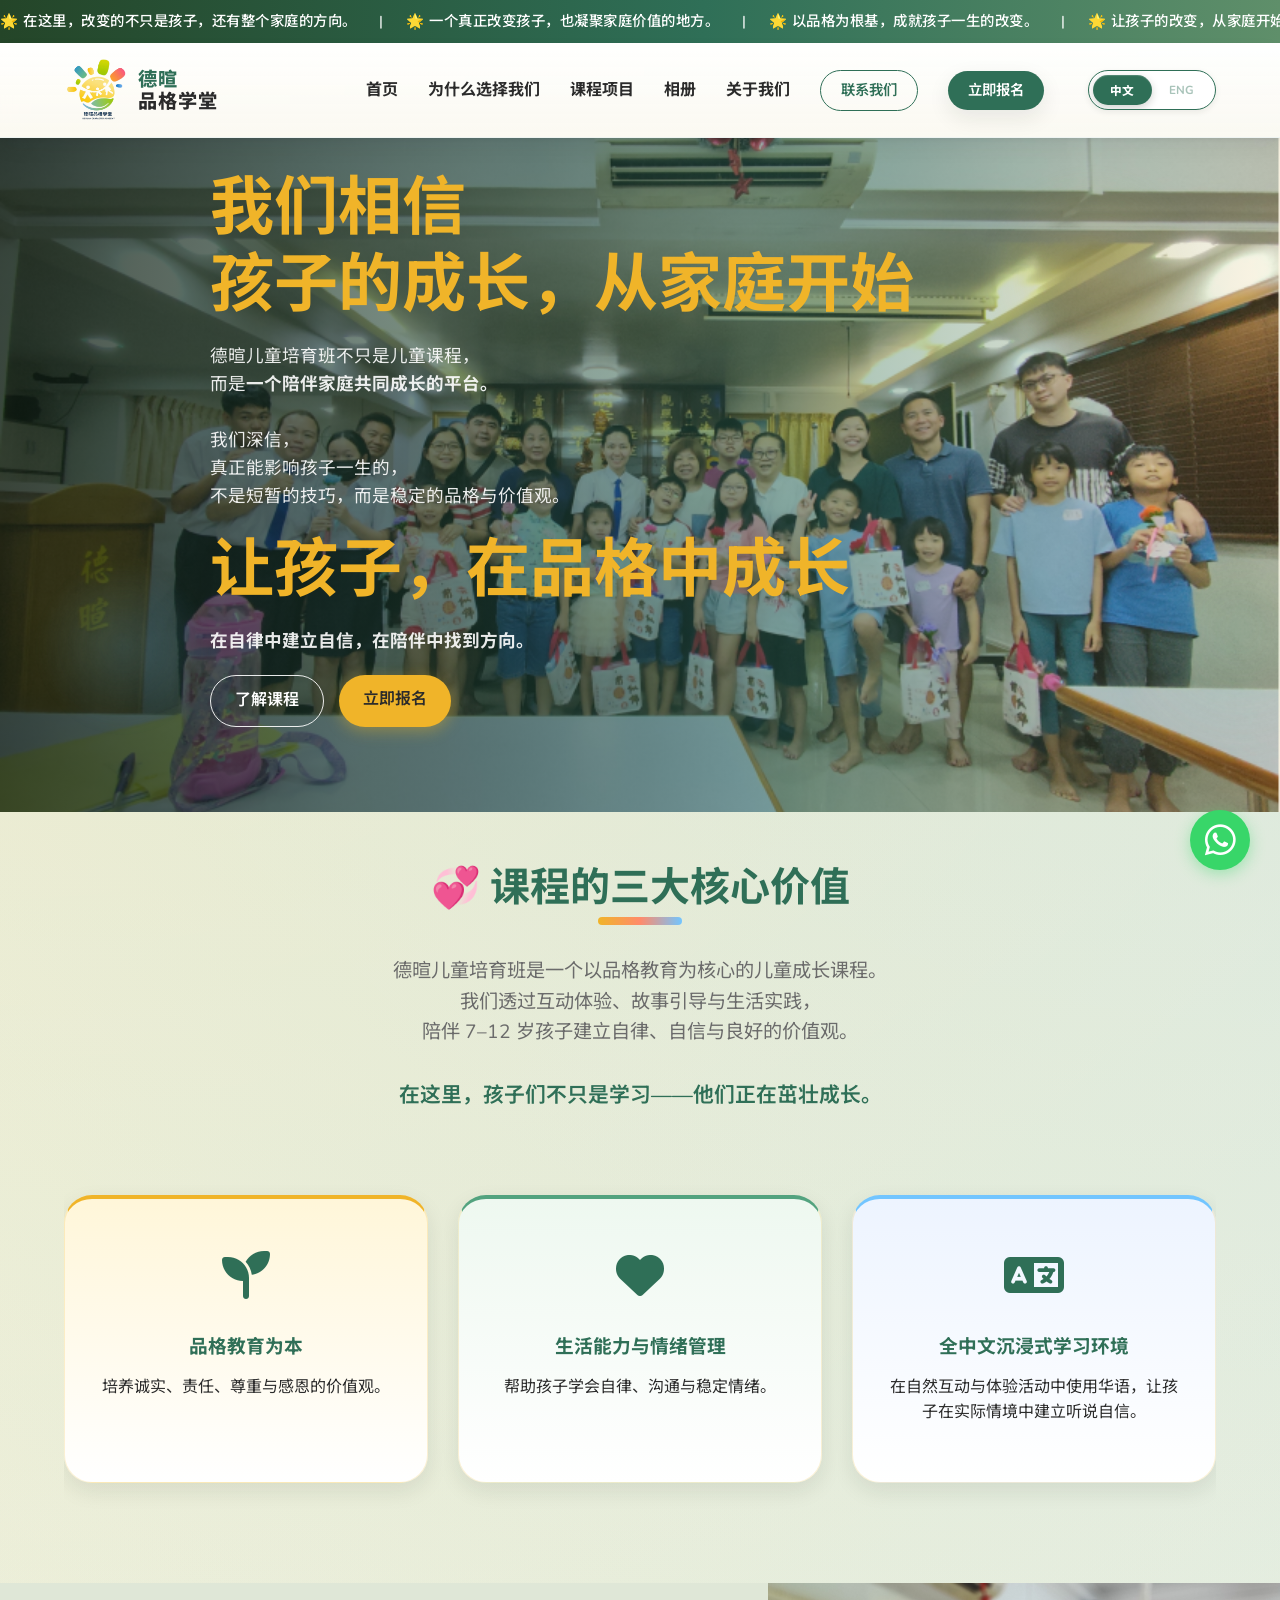
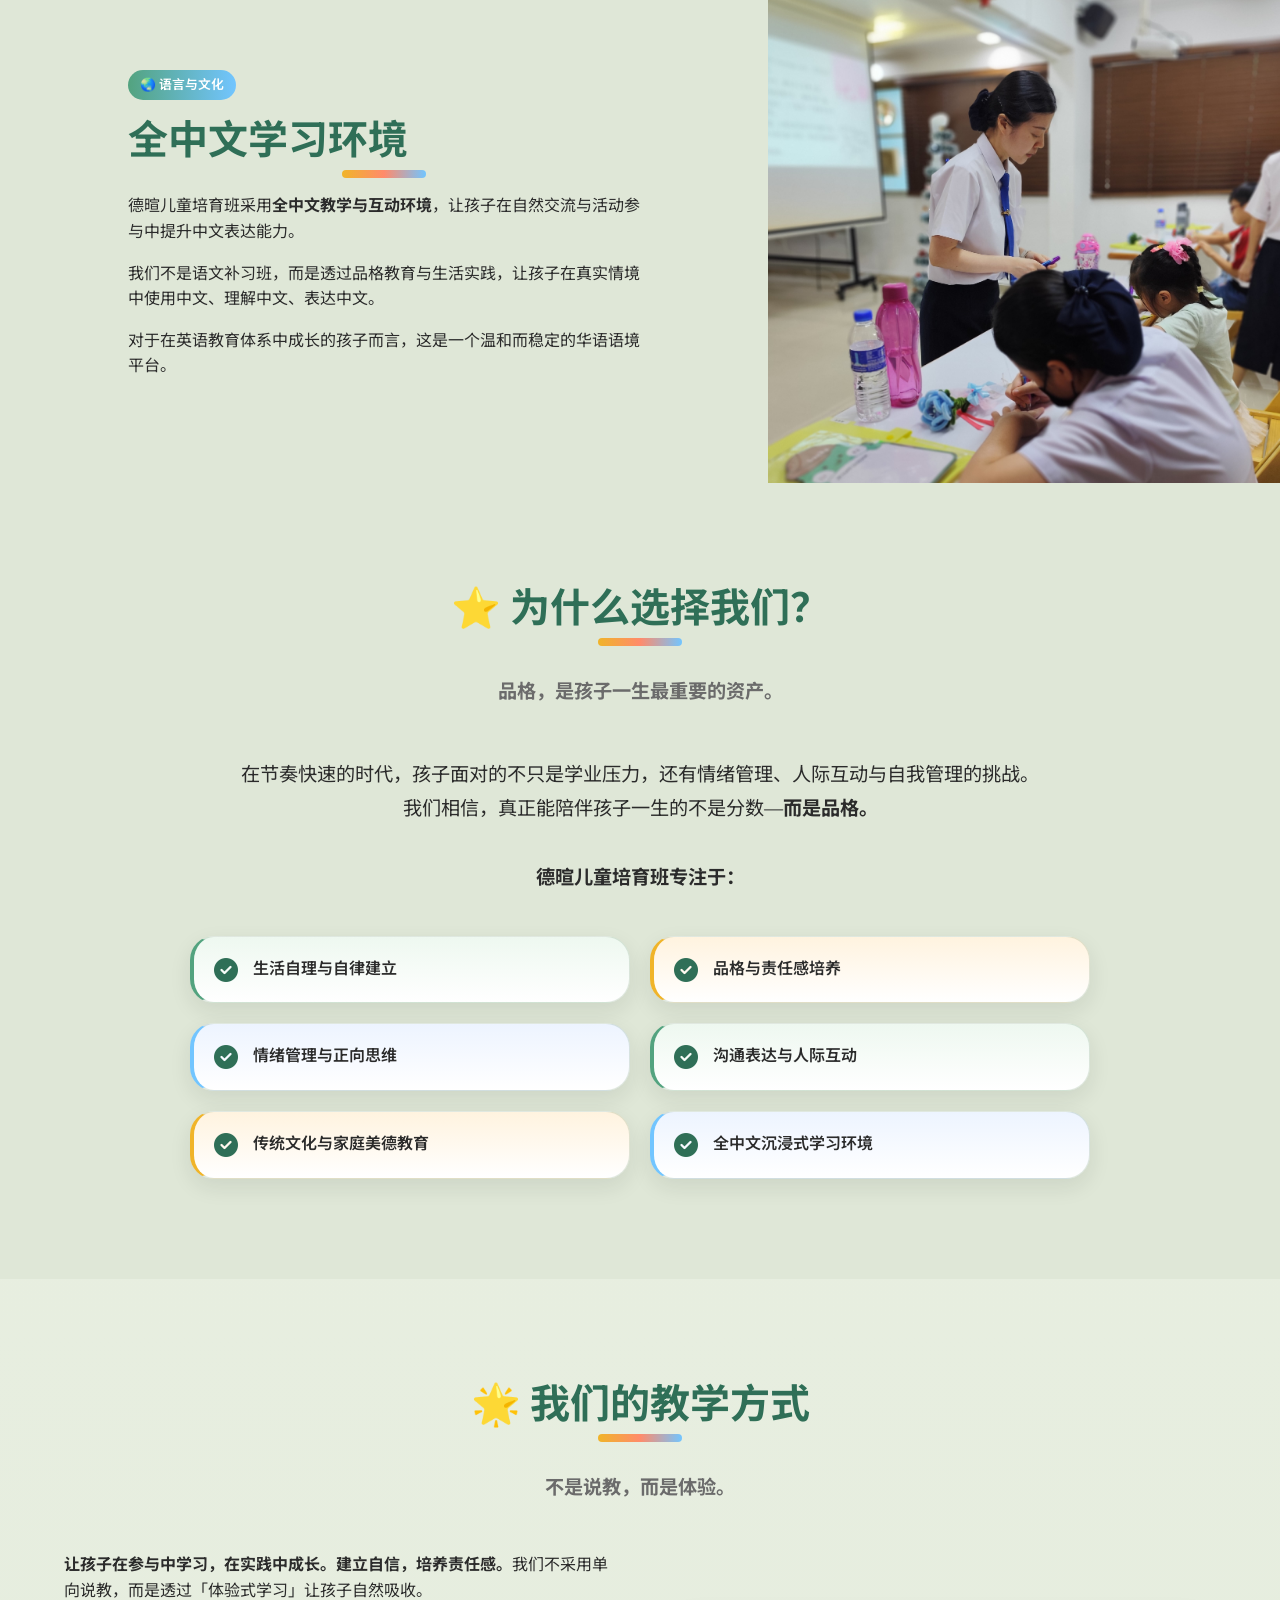
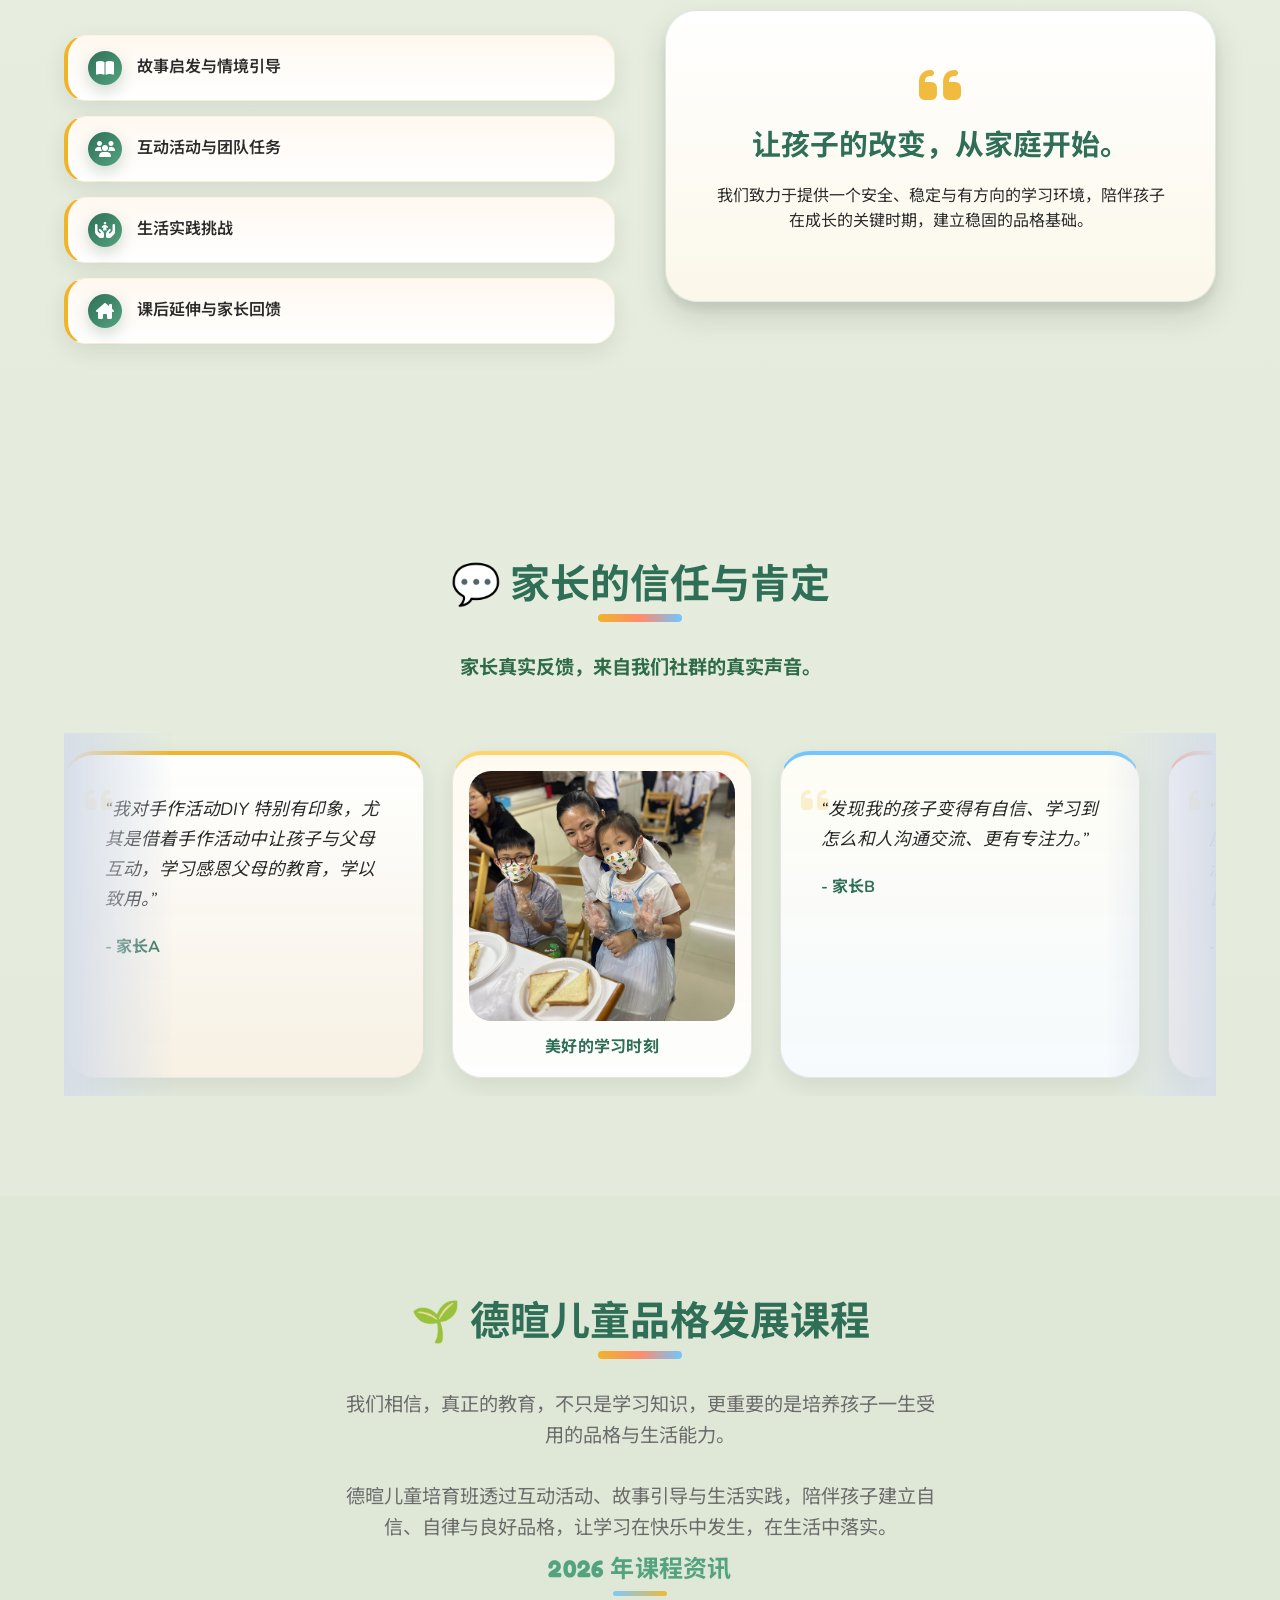
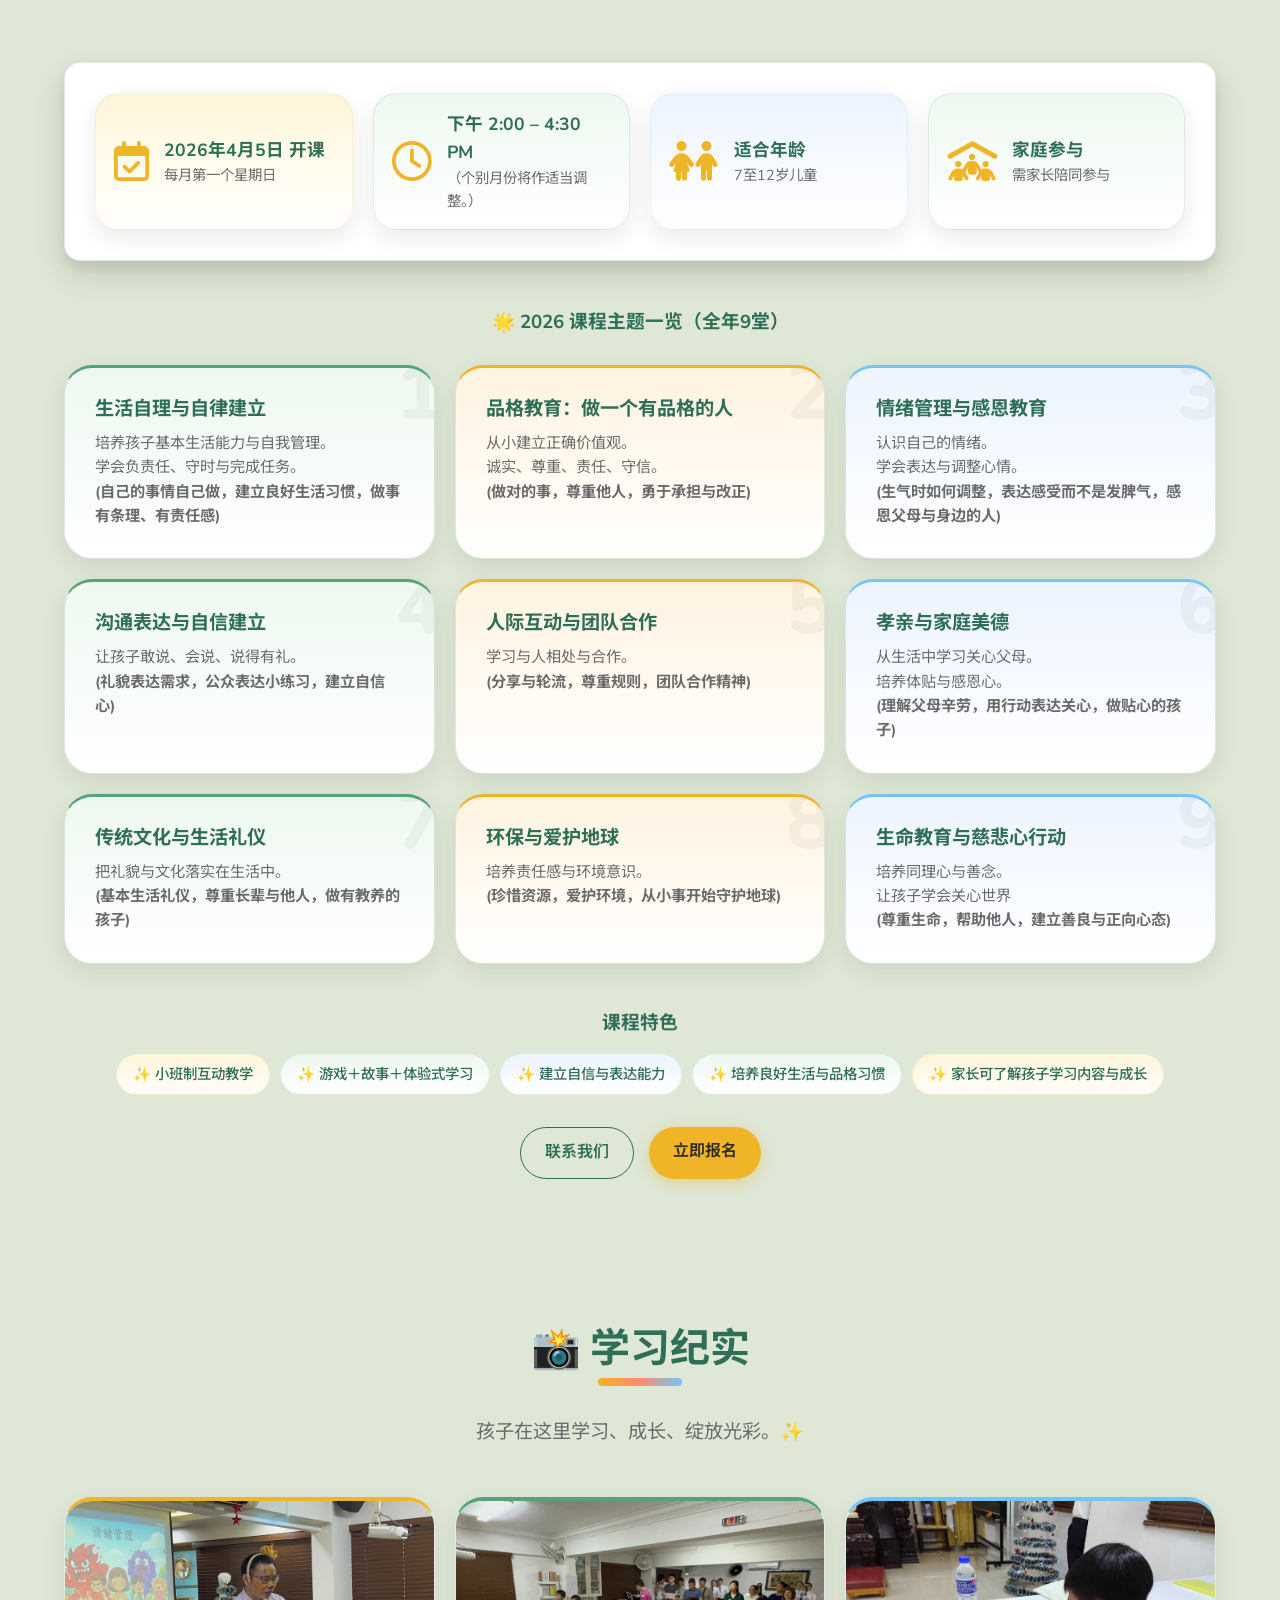
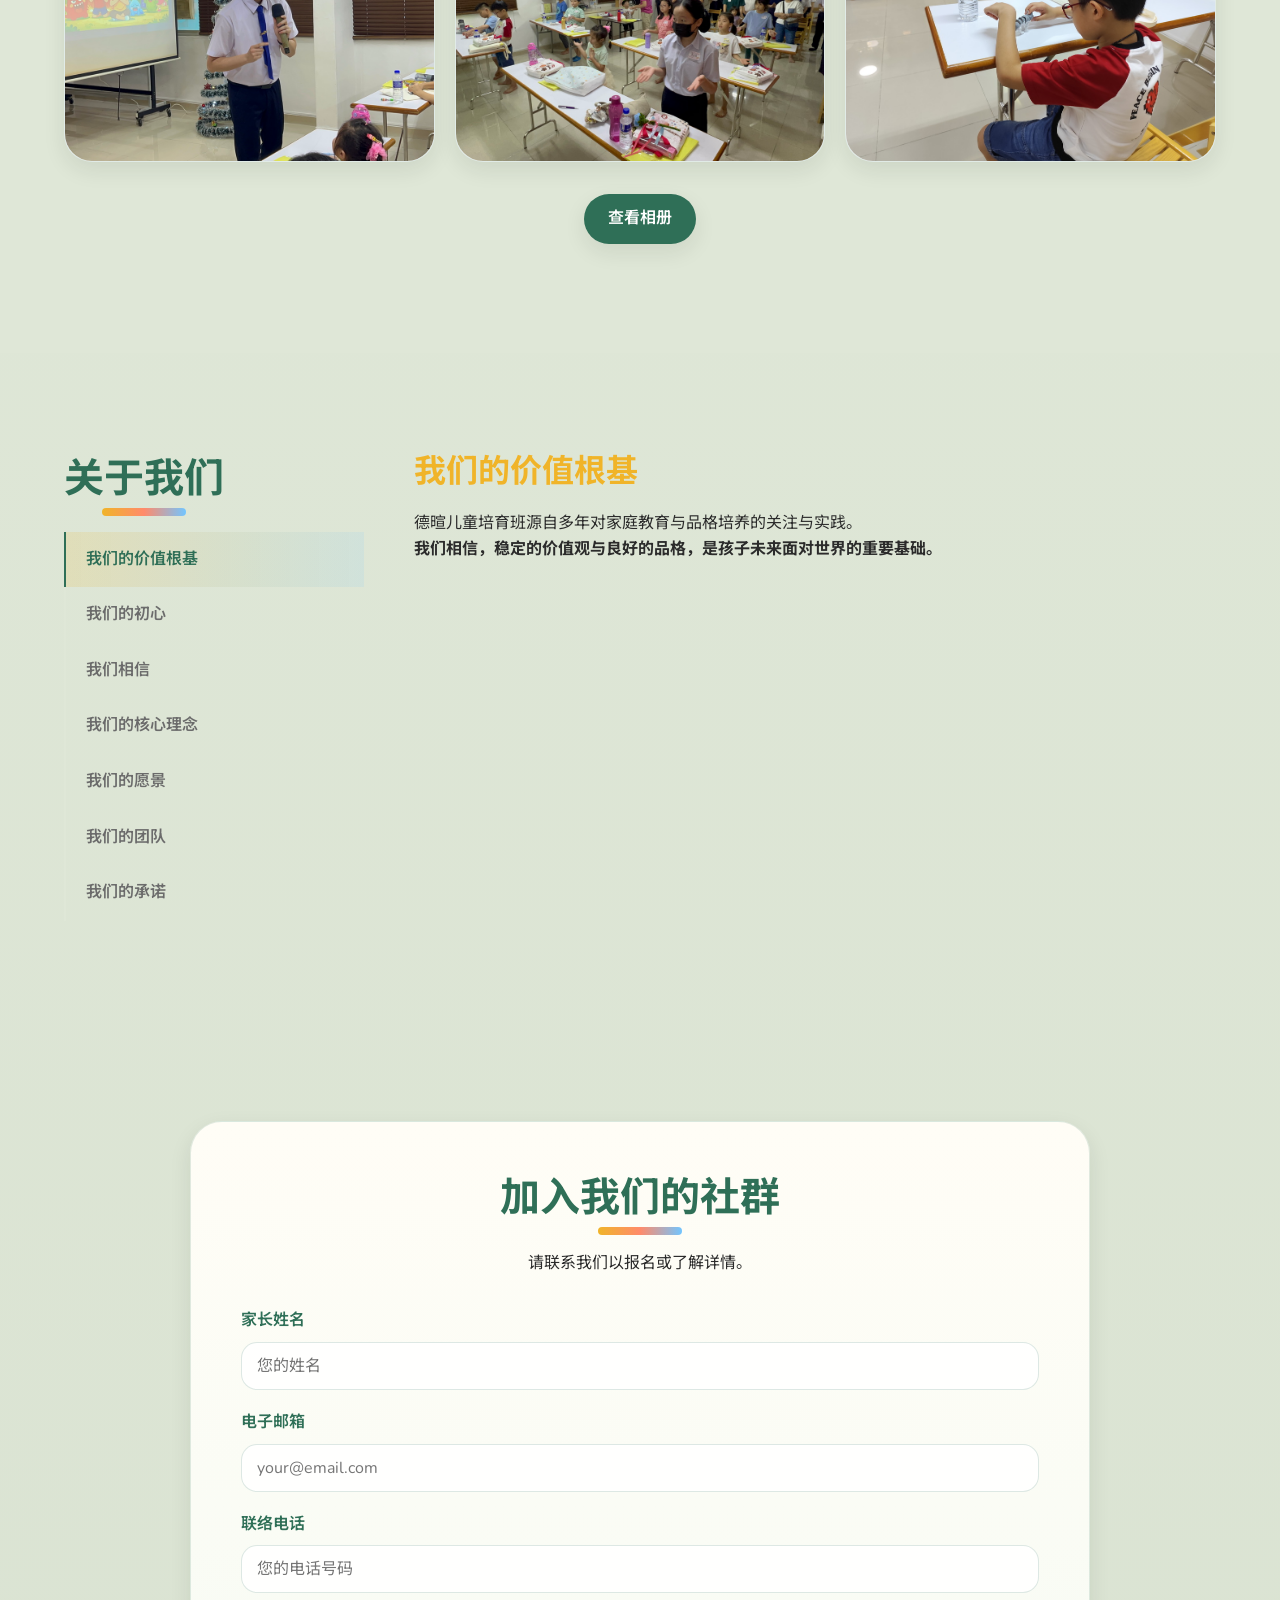
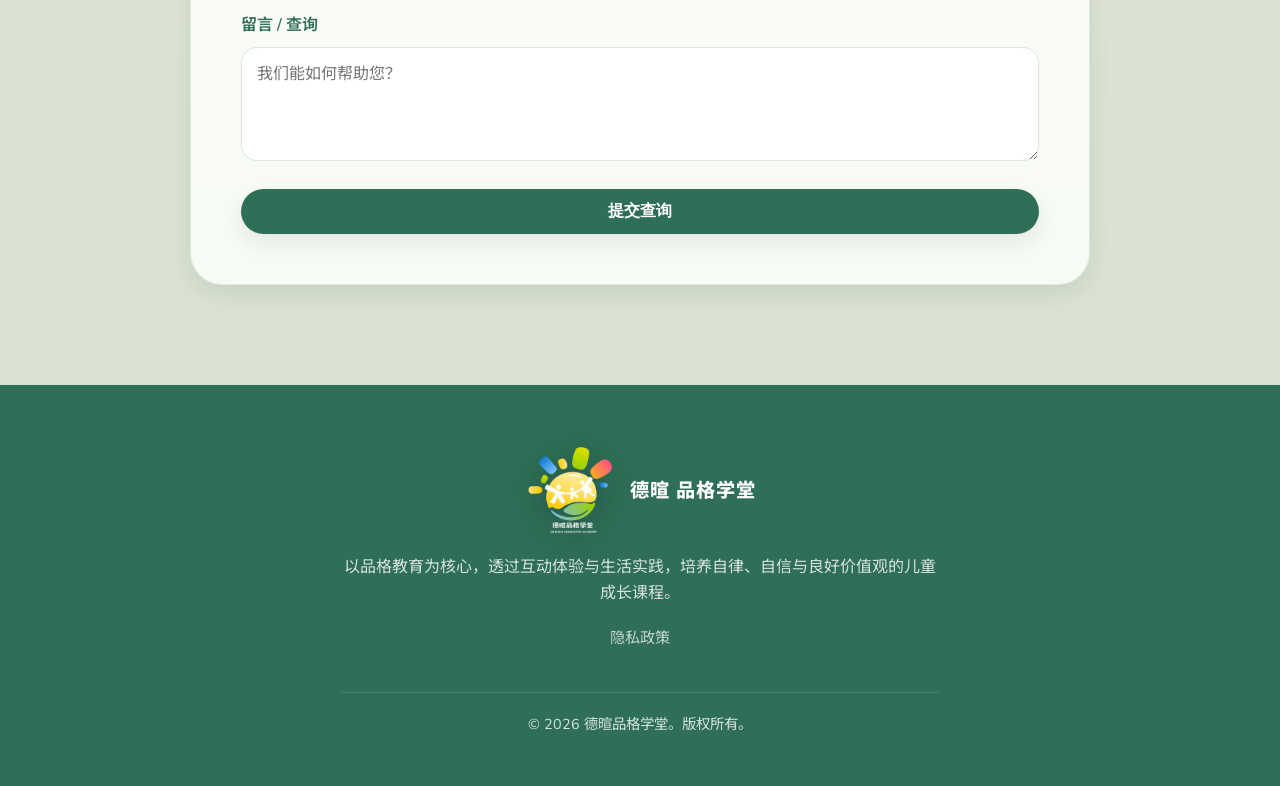
==== commit c392f7c1: "remove "View the moment" button from testimonials section and fix privacy statement link in footer" ====
--- a/index.html
+++ b/index.html
@@ -330,9 +330,6 @@
                 <img src="assets/testimonials_1.png" alt="Parent and child activity" class="decor-img">
                 <img src="assets/testimonials_2.png" alt="Children learning positive values" class="decor-img">
             </div>
-            <div class="testimonials-action">
-                <a href="gallery.html" class="btn btn-primary" data-translate="testimonials_btn">View the moment</a>
-            </div>
         </div>
     </section>
 
--- a/style.css
+++ b/style.css
@@ -1190,12 +1190,15 @@
     gap: var(--testimonial-gap);
     width: max-content;
     animation: testimonials-loop 42s linear infinite;
+    animation-play-state: running;
     will-change: transform;
 }
 
-.testimonials-marquee:hover .testimonials-marquee__track,
-.testimonials-marquee:focus-within .testimonials-marquee__track {
-    animation-play-state: paused;
+@media (hover: hover) and (pointer: fine) {
+    .testimonials-marquee:hover .testimonials-marquee__track,
+    .testimonials-marquee:focus-within .testimonials-marquee__track {
+        animation-play-state: paused;
+    }
 }
 
 .testimonials-marquee__group {
@@ -1303,19 +1306,6 @@
     color: var(--primary);
 }
 
-.testimonials-action {
-    display: flex;
-    justify-content: center;
-    margin-top: 30px;
-    position: relative;
-    z-index: 3;
-}
-
-.testimonials-action .btn {
-    min-width: 220px;
-    padding: 14px 30px;
-}
-
 @keyframes testimonials-loop {
     from {
         transform: translateX(0);
@@ -1328,7 +1318,7 @@
 
 @media (prefers-reduced-motion: reduce) {
     .testimonials-marquee__track {
-        animation: none;
+        animation-duration: 72s;
     }
 }
 
@@ -1744,28 +1734,65 @@
 }
 
 @media (max-width: 1180px) {
+    .nav-container {
+        flex-wrap: nowrap;
+        align-items: center;
+    }
+
+    .logo {
+        flex: 1 1 auto;
+        min-width: 0;
+    }
+
+    .nav-right-controls {
+        margin-left: auto;
+    }
+
     .nav-links {
         margin-left: 0;
         margin-right: 0;
-        display: none;
+        display: flex;
         position: absolute;
         top: 100%;
-        left: 50%;
-        width: min(100vw - 24px, 420px);
+        right: 0;
+        left: auto;
+        width: min(92vw, 420px);
         background-color: var(--white);
         flex-direction: column;
         align-items: stretch;
-        padding: 20px;
-        gap: 15px;
-        transform: translateX(-50%);
+        padding: 0 20px;
+        gap: 12px;
+        max-height: 0;
+        opacity: 0;
+        visibility: hidden;
+        pointer-events: none;
+        overflow: hidden;
+        transform: translate(0, -12px) scaleY(0.92);
+        transform-origin: top center;
         box-sizing: border-box;
         box-shadow: 0 10px 20px rgba(0, 0, 0, 0.1);
         z-index: 1000;
-        border-radius: 0 0 20px 20px;
+        border-radius: 0 0 22px 22px;
+        border: 1px solid rgba(47, 111, 87, 0.14);
+        transition: max-height 0.34s ease, opacity 0.24s ease, transform 0.34s cubic-bezier(0.22, 1, 0.36, 1), padding 0.34s ease, visibility 0s linear 0.34s;
     }
 
     .nav-links.active {
-        display: flex;
+        max-height: 560px;
+        padding: 18px 20px 20px;
+        opacity: 1;
+        visibility: visible;
+        pointer-events: auto;
+        transform: translate(0, 0) scaleY(1);
+        transition: max-height 0.34s ease, opacity 0.24s ease, transform 0.34s cubic-bezier(0.22, 1, 0.36, 1), padding 0.34s ease;
+        animation: navMenuDrop 0.34s cubic-bezier(0.22, 1, 0.36, 1);
+    }
+
+    .nav-links a:not(.btn) {
+        width: 100%;
+        justify-content: center;
+        text-align: center;
+        padding: 4px 0;
     }
 
     .nav-links .btn {
@@ -2253,30 +2280,80 @@
         padding-top: 35px;
     }
 
+    .nav-container {
+        flex-wrap: nowrap;
+        align-items: center;
+        padding: 12px 0;
+    }
+
+    .logo {
+        flex: 1 1 auto;
+        min-width: 0;
+    }
+
+    .logo-img {
+        height: 56px;
+    }
+
+    .logo-text {
+        line-height: 1.05;
+    }
+
+    .nav-right-controls {
+        margin-left: auto;
+        gap: 10px;
+    }
+
     .nav-links {
         margin-left: 0;
         margin-right: 0;
-        display: none;
+        display: flex;
         position: absolute;
         top: 100%;
-        left: 50%;
-        width: 100vw;
+        right: 0;
+        left: auto;
+        width: min(92vw, 420px);
         background-color: var(--white);
         flex-direction: column;
-        padding: 20px;
-        gap: 15px;
-        transform: translateX(-50%);
+        align-items: stretch;
+        padding: 0 20px;
+        gap: 12px;
+        max-height: 0;
+        opacity: 0;
+        visibility: hidden;
+        pointer-events: none;
+        overflow: hidden;
+        border: 1px solid rgba(47, 111, 87, 0.14);
+        border-radius: 0 0 22px 22px;
+        transform: translate(0, -12px) scaleY(0.92);
+        transform-origin: top center;
         box-sizing: border-box;
         box-shadow: 0 10px 20px rgba(0, 0, 0, 0.1);
         z-index: 1000;
+        transition: max-height 0.34s ease, opacity 0.24s ease, transform 0.34s cubic-bezier(0.22, 1, 0.36, 1), padding 0.34s ease, visibility 0s linear 0.34s;
     }
 
     .nav-links.active {
-        display: flex;
+        max-height: 560px;
+        padding: 18px 20px 20px;
+        opacity: 1;
+        visibility: visible;
+        pointer-events: auto;
+        transform: translate(0, 0) scaleY(1);
+        transition: max-height 0.34s ease, opacity 0.24s ease, transform 0.34s cubic-bezier(0.22, 1, 0.36, 1), padding 0.34s ease;
+        animation: navMenuDrop 0.34s cubic-bezier(0.22, 1, 0.36, 1);
+    }
+
+    .nav-links a:not(.btn) {
+        width: 100%;
+        justify-content: center;
+        text-align: center;
+        padding: 4px 0;
     }
 
     .nav-links .btn {
-        width: 200px;
+        width: 100%;
+        max-width: 220px;
         align-self: center;
     }
 
@@ -2490,6 +2567,18 @@
     }
 }
 
+@keyframes navMenuDrop {
+    from {
+        opacity: 0;
+        transform: translate(0, -14px) scaleY(0.9);
+    }
+
+    to {
+        opacity: 1;
+        transform: translate(0, 0) scaleY(1);
+    }
+}
+
 @media (max-width: 480px) {
     .section-padding {
         padding: 40px 0;
@@ -2508,11 +2597,11 @@
     }
 
     .logo-text {
-        font-size: 1rem;
+        font-size: 0.95rem;
     }
 
     .logo-img {
-        height: 60px;
+        height: 52px;
     }
 
     .pillar-card {
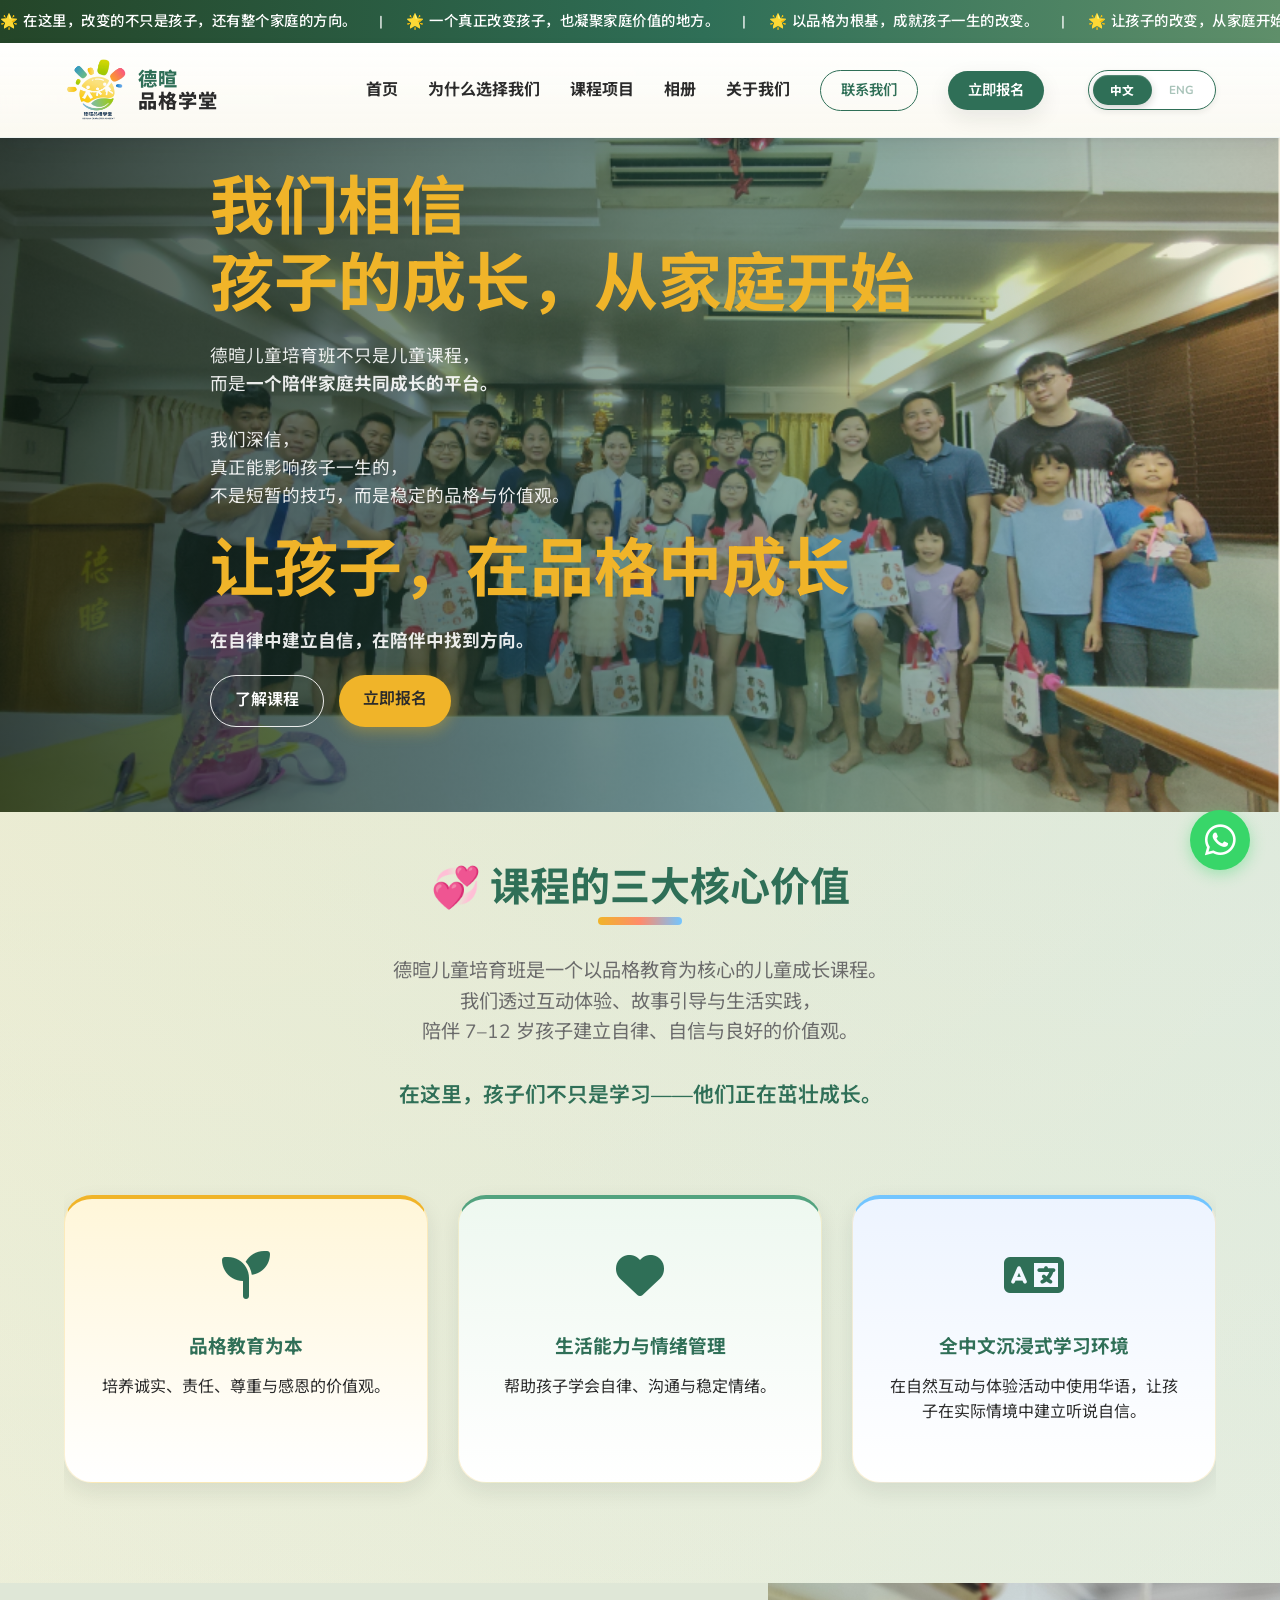
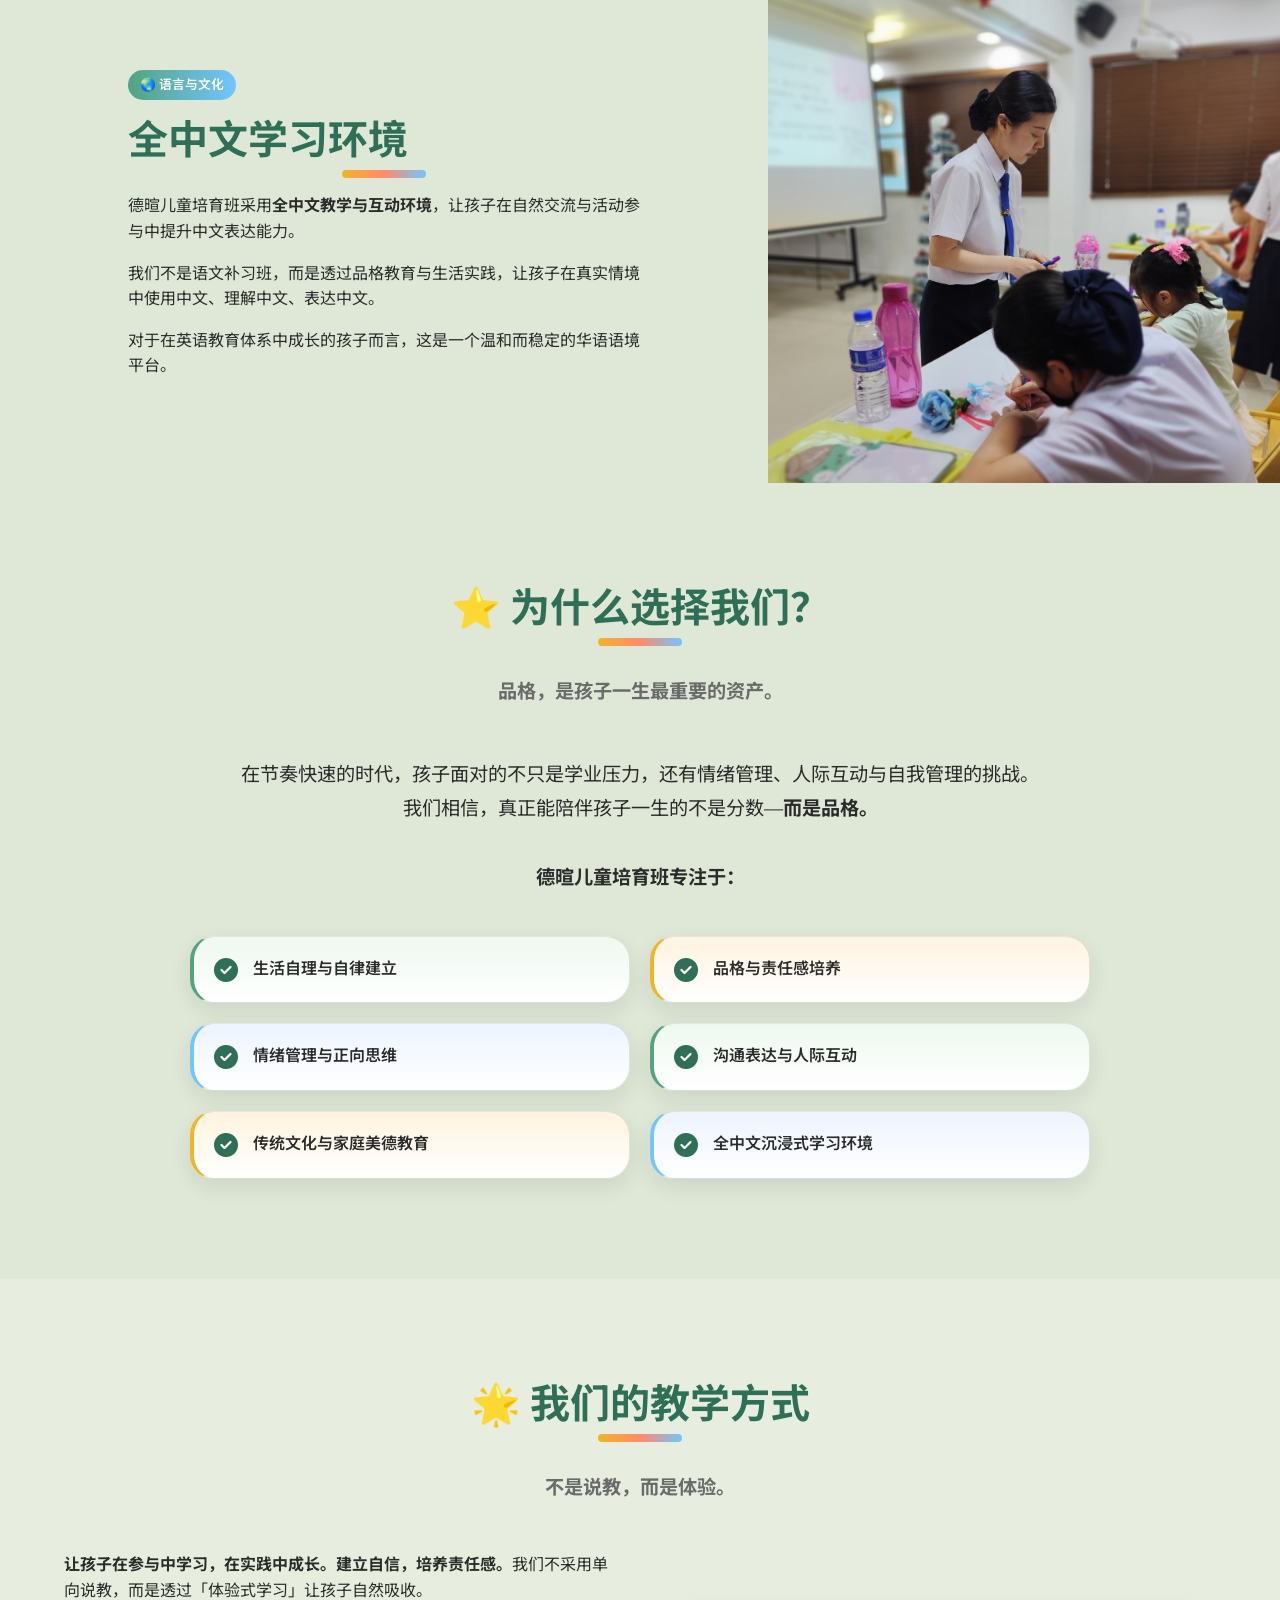
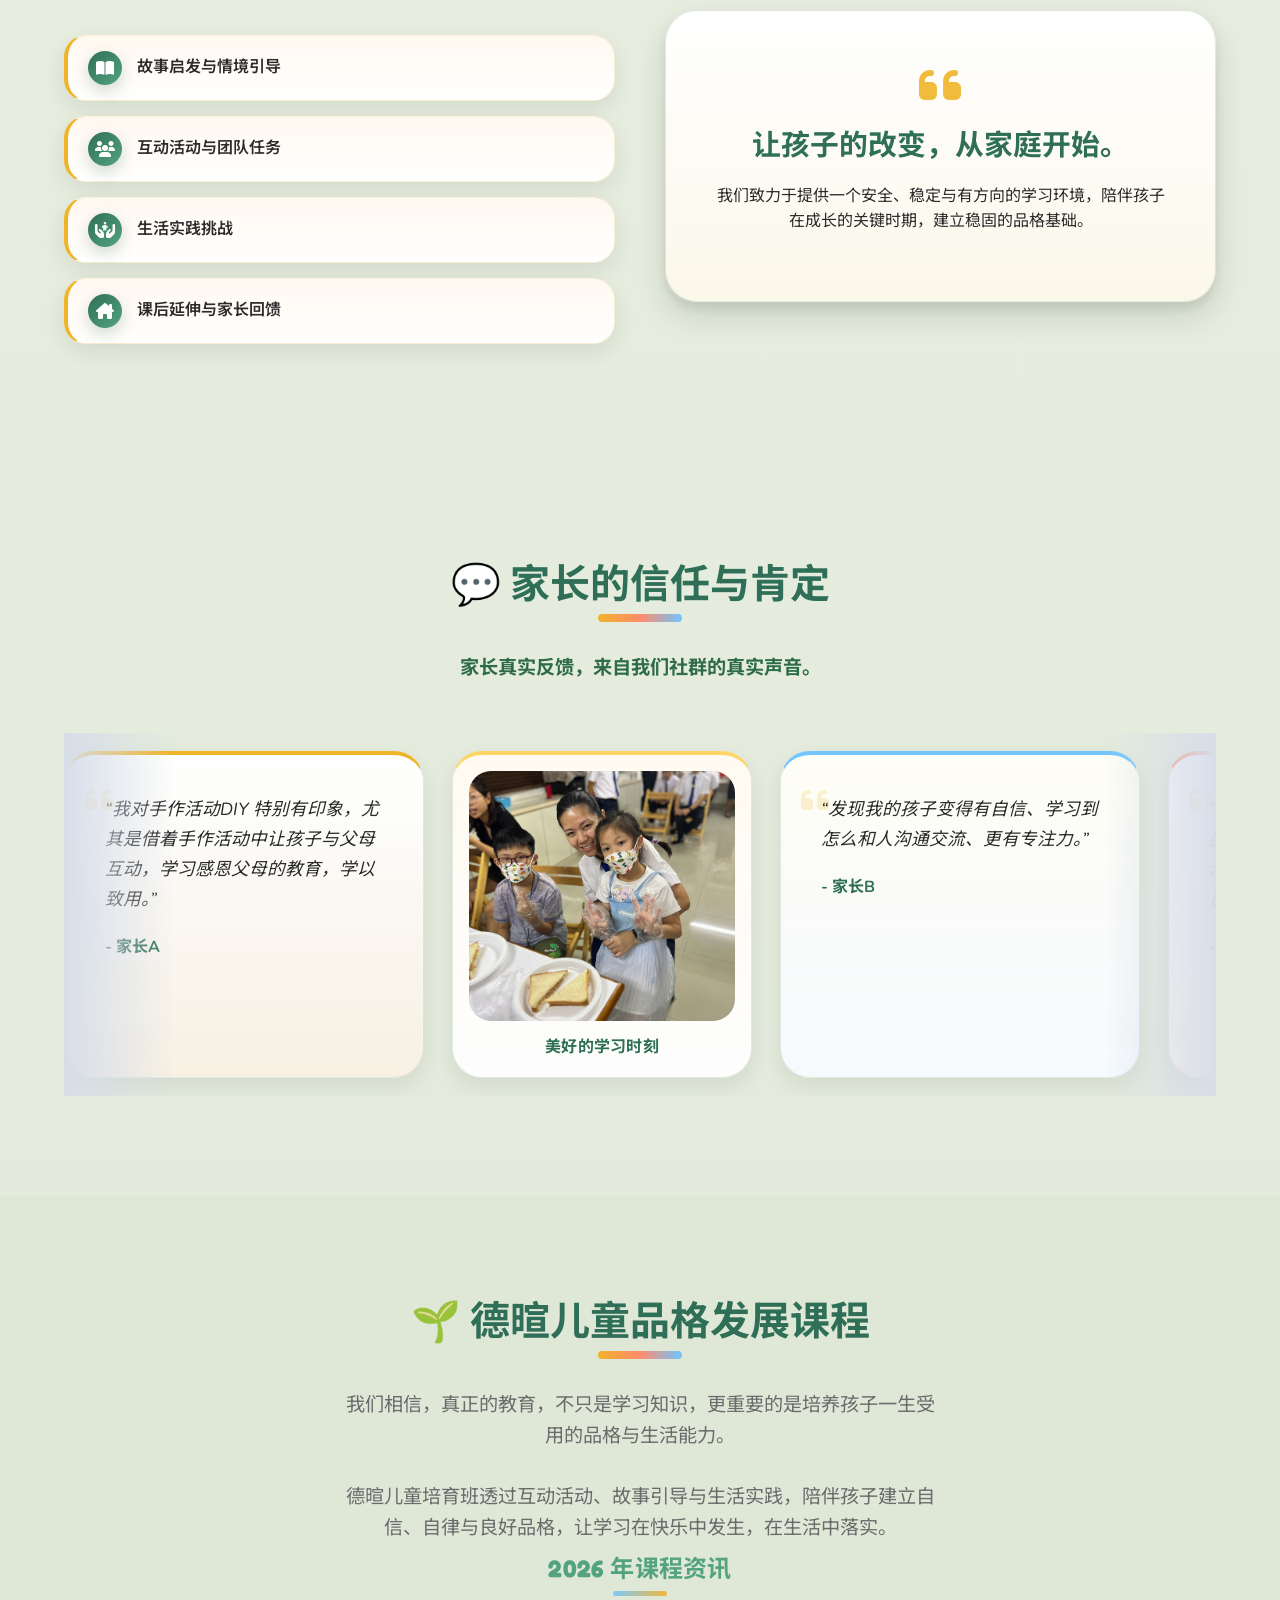
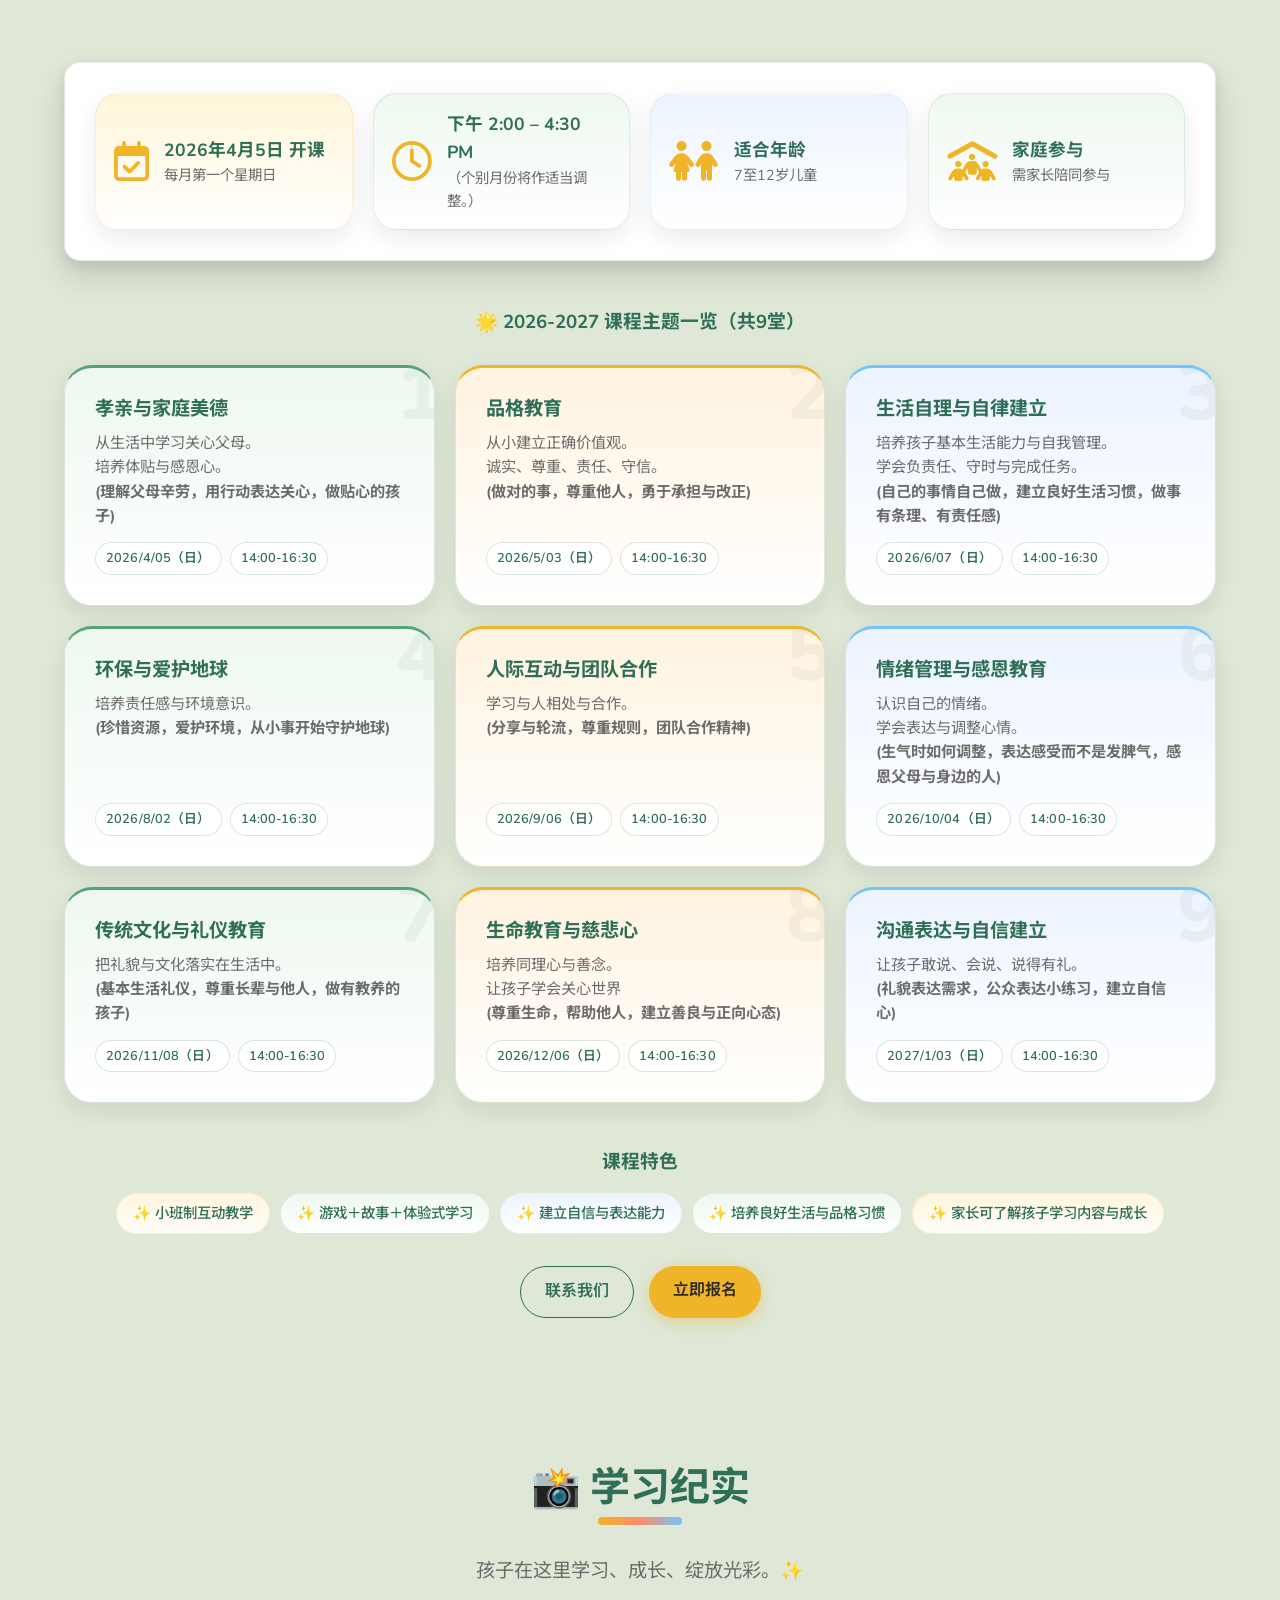
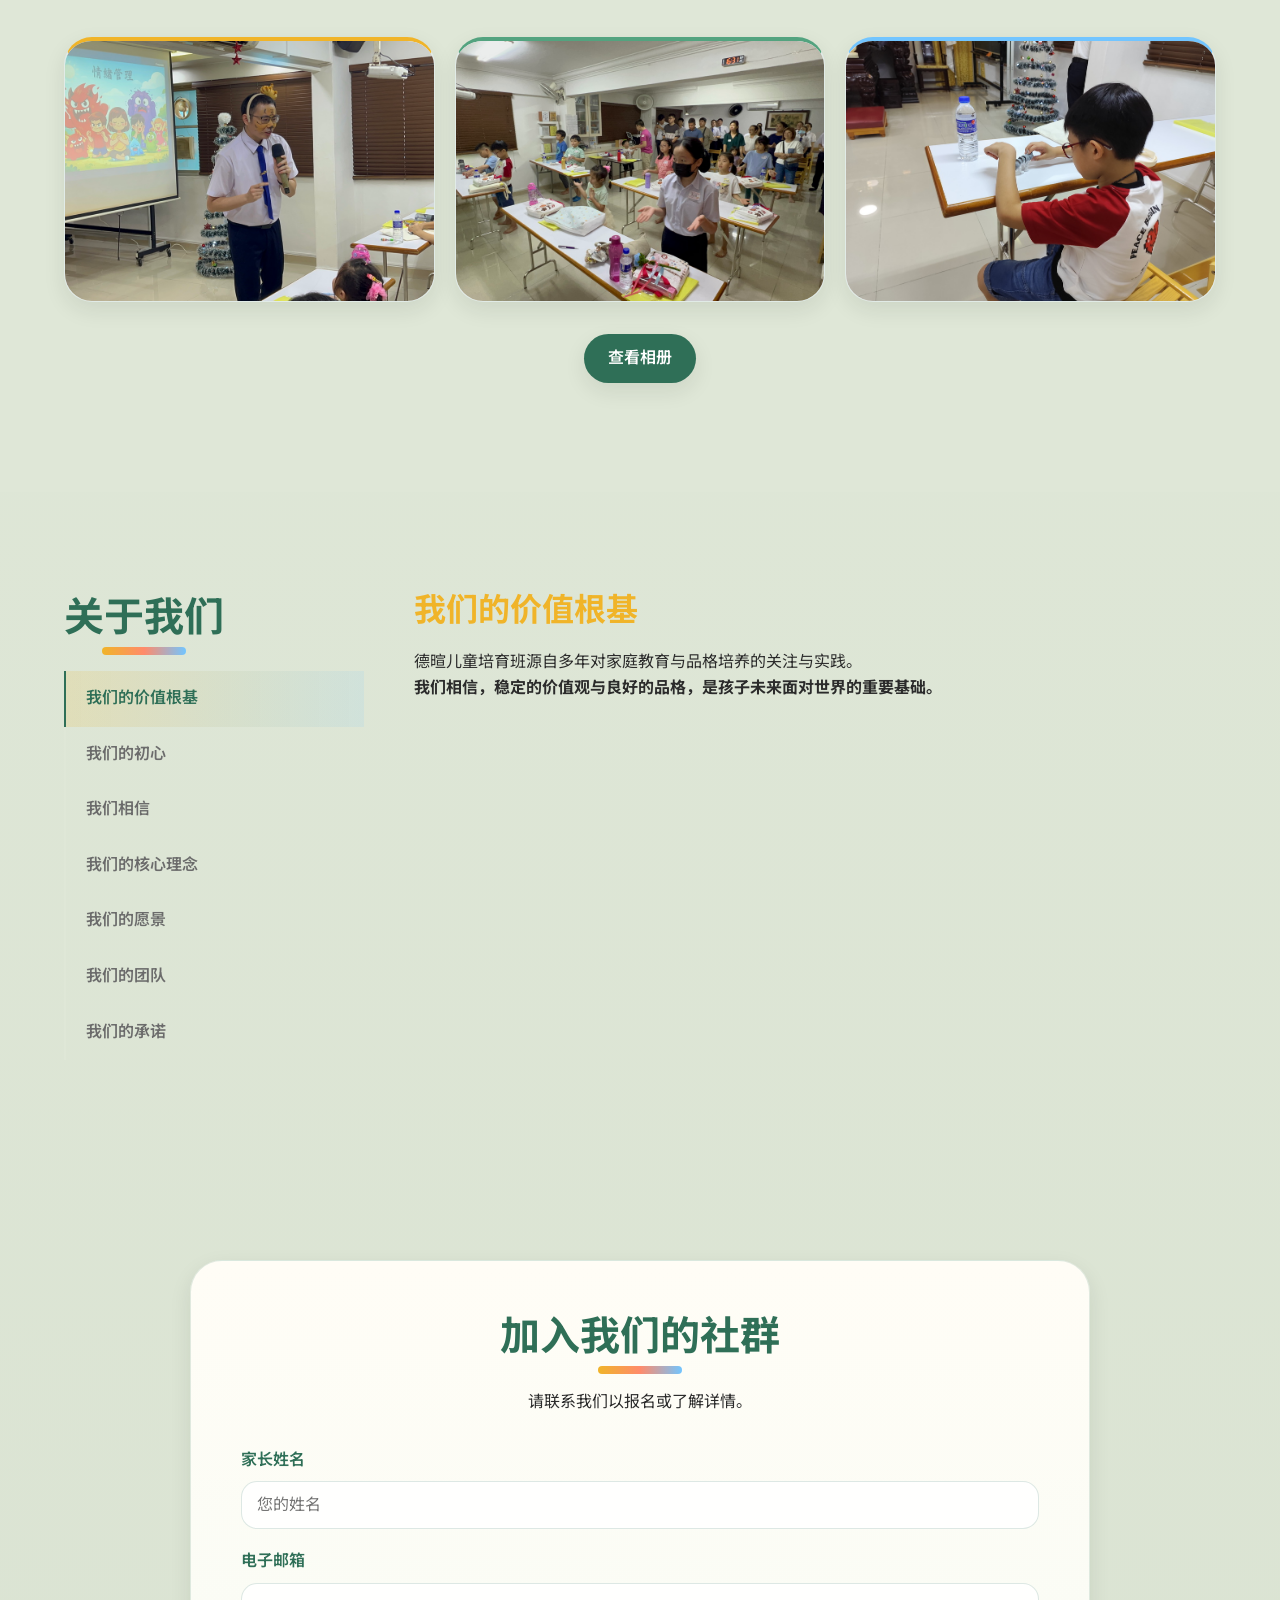
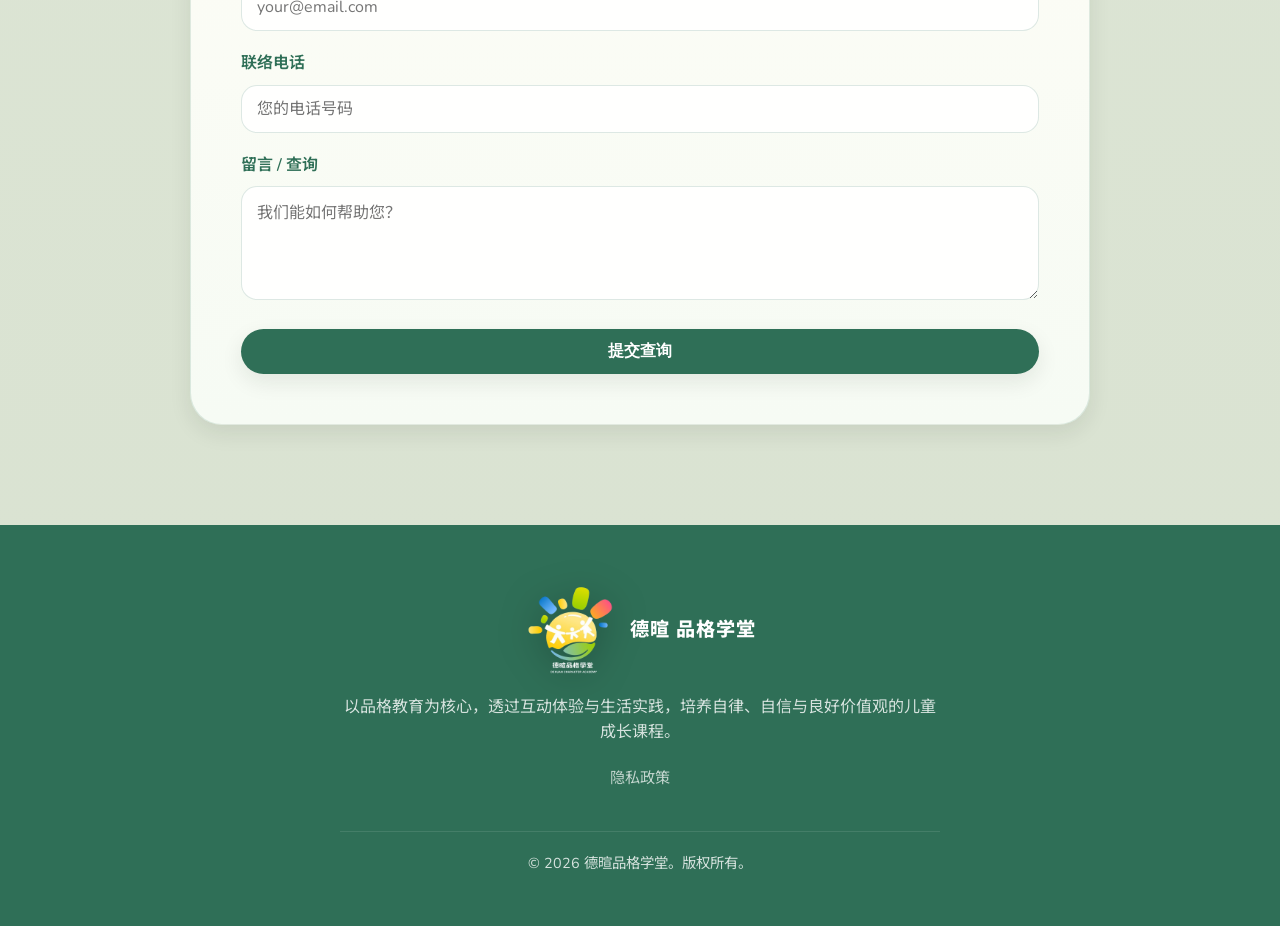
==== commit 80db1f28: "add time" ====
--- a/index.html
+++ b/index.html
@@ -6,7 +6,7 @@
     <meta name="viewport" content="width=device-width, initial-scale=1.0">
     <meta name="description"
         content="Dexuan Children's Development Programme - A character-based enrichment programme for children aged 7-12 focusing on positive values and family growth.">
-    <title>Dexuan Character Academy</title>
+    <title>DEXUAN Character Development</title>
     <!-- Google Fonts -->
     <link rel="preconnect" href="https://fonts.googleapis.com">
     <link rel="preconnect" href="https://fonts.gstatic.com" crossorigin>
@@ -377,52 +377,88 @@
             </div>
 
             <div class="themes-container reveal fade-bottom">
-                <h3 class="text-center mb-4" data-translate="themes_title">🌟 2026 Course Themes (9 Sessions)</h3>
+                <h3 class="text-center mb-4" data-translate="themes_title">🌟 2026-2027 Course Themes (9 Sessions)</h3>
                 <div class="themes-grid">
                     <div class="theme-card">
                         <div class="theme-num">1</div>
+                        <div class="theme-meta">
+                            <span class="theme-chip" data-translate="theme_6_date">5 Apr 2026 (Sun)</span>
+                            <span class="theme-chip" data-translate="theme_time_common">14:00-16:30</span>
+                        </div>
+                        <h4 data-translate="theme_6_title">Filial Piety & Family Values</h4>
+                        <p data-translate="theme_6_desc">Expressing care & gratitude towards parents.</p>
+                    </div>
+                    <div class="theme-card">
+                        <div class="theme-num">2</div>
+                        <div class="theme-meta">
+                            <span class="theme-chip" data-translate="theme_2_date">3 May 2026 (Sun)</span>
+                            <span class="theme-chip" data-translate="theme_time_common">14:00-16:30</span>
+                        </div>
+                        <h4 data-translate="theme_2_title">Character Development</h4>
+                        <p data-translate="theme_2_desc">Integrity, respect, responsibility, honesty.</p>
+                    </div>
+                    <div class="theme-card">
+                        <div class="theme-num">3</div>
+                        <div class="theme-meta">
+                            <span class="theme-chip" data-translate="theme_1_date">7 Jun 2026 (Sun)</span>
+                            <span class="theme-chip" data-translate="theme_time_common">14:00-16:30</span>
+                        </div>
                         <h4 data-translate="theme_1_title">Personal Responsibility & Self-Discipline</h4>
                         <p data-translate="theme_1_desc">Building daily habits & time management.</p>
                     </div>
                     <div class="theme-card">
-                        <div class="theme-num">2</div>
-                        <h4 data-translate="theme_2_title">Character Development</h4>
-                        <p data-translate="theme_2_desc">Integrity, respect, responsibility, honesty.</p>
-                    </div>
-                    <div class="theme-card">
-                        <div class="theme-num">3</div>
+                        <div class="theme-num">4</div>
+                        <div class="theme-meta">
+                            <span class="theme-chip" data-translate="theme_8_date">2 Aug 2026 (Sun)</span>
+                            <span class="theme-chip" data-translate="theme_time_common">14:00-16:30</span>
+                        </div>
+                        <h4 data-translate="theme_8_title">Environmental Awareness</h4>
+                        <p data-translate="theme_8_desc">Responsibility towards the community & environment.</p>
+                    </div>
+                    <div class="theme-card">
+                        <div class="theme-num">5</div>
+                        <div class="theme-meta">
+                            <span class="theme-chip" data-translate="theme_5_date">6 Sep 2026 (Sun)</span>
+                            <span class="theme-chip" data-translate="theme_time_common">14:00-16:30</span>
+                        </div>
+                        <h4 data-translate="theme_5_title">Teamwork & Social Skills</h4>
+                        <p data-translate="theme_5_desc">Cooperation, sharing, & mutual respect.</p>
+                    </div>
+                    <div class="theme-card">
+                        <div class="theme-num">6</div>
+                        <div class="theme-meta">
+                            <span class="theme-chip" data-translate="theme_3_date">4 Oct 2026 (Sun)</span>
+                            <span class="theme-chip" data-translate="theme_time_common">14:00-16:30</span>
+                        </div>
                         <h4 data-translate="theme_3_title">Emotional Management & Gratitude</h4>
                         <p data-translate="theme_3_desc">Understanding emotions & expressing appreciation.</p>
                     </div>
                     <div class="theme-card">
-                        <div class="theme-num">4</div>
+                        <div class="theme-num">7</div>
+                        <div class="theme-meta">
+                            <span class="theme-chip" data-translate="theme_7_date">8 Nov 2026 (Sun)</span>
+                            <span class="theme-chip" data-translate="theme_time_common">14:00-16:30</span>
+                        </div>
+                        <h4 data-translate="theme_7_title">Cultural Values & Etiquette</h4>
+                        <p data-translate="theme_7_desc">Applying respect & courtesy in daily life.</p>
+                    </div>
+                    <div class="theme-card">
+                        <div class="theme-num">8</div>
+                        <div class="theme-meta">
+                            <span class="theme-chip" data-translate="theme_9_date">6 Dec 2026 (Sun)</span>
+                            <span class="theme-chip" data-translate="theme_time_common">14:00-16:30</span>
+                        </div>
+                        <h4 data-translate="theme_9_title">Compassion & Life Education</h4>
+                        <p data-translate="theme_9_desc">Developing empathy & positive action.</p>
+                    </div>
+                    <div class="theme-card">
+                        <div class="theme-num">9</div>
+                        <div class="theme-meta">
+                            <span class="theme-chip" data-translate="theme_4_date">3 Jan 2027 (Sun)</span>
+                            <span class="theme-chip" data-translate="theme_time_common">14:00-16:30</span>
+                        </div>
                         <h4 data-translate="theme_4_title">Communication & Confidence</h4>
                         <p data-translate="theme_4_desc">Learning to speak with confidence & courtesy.</p>
-                    </div>
-                    <div class="theme-card">
-                        <div class="theme-num">5</div>
-                        <h4 data-translate="theme_5_title">Teamwork & Social Skills</h4>
-                        <p data-translate="theme_5_desc">Cooperation, sharing, & mutual respect.</p>
-                    </div>
-                    <div class="theme-card">
-                        <div class="theme-num">6</div>
-                        <h4 data-translate="theme_6_title">Filial Piety & Family Values</h4>
-                        <p data-translate="theme_6_desc">Expressing care & gratitude towards parents.</p>
-                    </div>
-                    <div class="theme-card">
-                        <div class="theme-num">7</div>
-                        <h4 data-translate="theme_7_title">Cultural Values & Etiquette</h4>
-                        <p data-translate="theme_7_desc">Applying respect & courtesy in daily life.</p>
-                    </div>
-                    <div class="theme-card">
-                        <div class="theme-num">8</div>
-                        <h4 data-translate="theme_8_title">Environmental Awareness</h4>
-                        <p data-translate="theme_8_desc">Responsibility towards the community & environment.</p>
-                    </div>
-                    <div class="theme-card">
-                        <div class="theme-num">9</div>
-                        <h4 data-translate="theme_9_title">Compassion & Life Education</h4>
-                        <p data-translate="theme_9_desc">Developing empathy & positive action.</p>
                     </div>
                 </div>
             </div>
--- a/style.css
+++ b/style.css
@@ -1389,6 +1389,8 @@
     padding: 30px;
     border-radius: 28px;
     position: relative;
+    display: flex;
+    flex-direction: column;
     overflow: hidden;
     box-shadow: var(--shadow);
     transition: all var(--transition-speed) ease;
@@ -1430,6 +1432,28 @@
 .theme-card h4 {
     font-size: 1.2rem;
     margin-bottom: 10px;
+}
+
+.theme-meta {
+    display: flex;
+    flex-wrap: wrap;
+    order: 3;
+    gap: 8px;
+    margin-top: auto;
+    padding-top: 14px;
+}
+
+.theme-chip {
+    display: inline-flex;
+    align-items: center;
+    padding: 5px 10px;
+    border-radius: 999px;
+    font-size: 0.8rem;
+    font-weight: 600;
+    letter-spacing: 0.01em;
+    color: var(--primary);
+    background: rgba(255, 255, 255, 0.85);
+    border: 1px solid rgba(62, 115, 67, 0.18);
 }
 
 .theme-card p {
@@ -1734,6 +1758,10 @@
 }
 
 @media (max-width: 1180px) {
+    nav {
+        border-bottom: none;
+    }
+
     .nav-container {
         flex-wrap: nowrap;
         align-items: center;
@@ -1753,11 +1781,11 @@
         margin-right: 0;
         display: flex;
         position: absolute;
-        top: 100%;
+        top: calc(100% - 1px);
         right: 0;
         left: auto;
         width: min(92vw, 420px);
-        background-color: var(--white);
+        background: linear-gradient(180deg, rgba(255, 255, 255, 0.98), rgba(252, 250, 243, 0.94));
         flex-direction: column;
         align-items: stretch;
         padding: 0 20px;
@@ -1774,6 +1802,7 @@
         z-index: 1000;
         border-radius: 0 0 22px 22px;
         border: 1px solid rgba(47, 111, 87, 0.14);
+        border-top: none;
         transition: max-height 0.34s ease, opacity 0.24s ease, transform 0.34s cubic-bezier(0.22, 1, 0.36, 1), padding 0.34s ease, visibility 0s linear 0.34s;
     }
 
